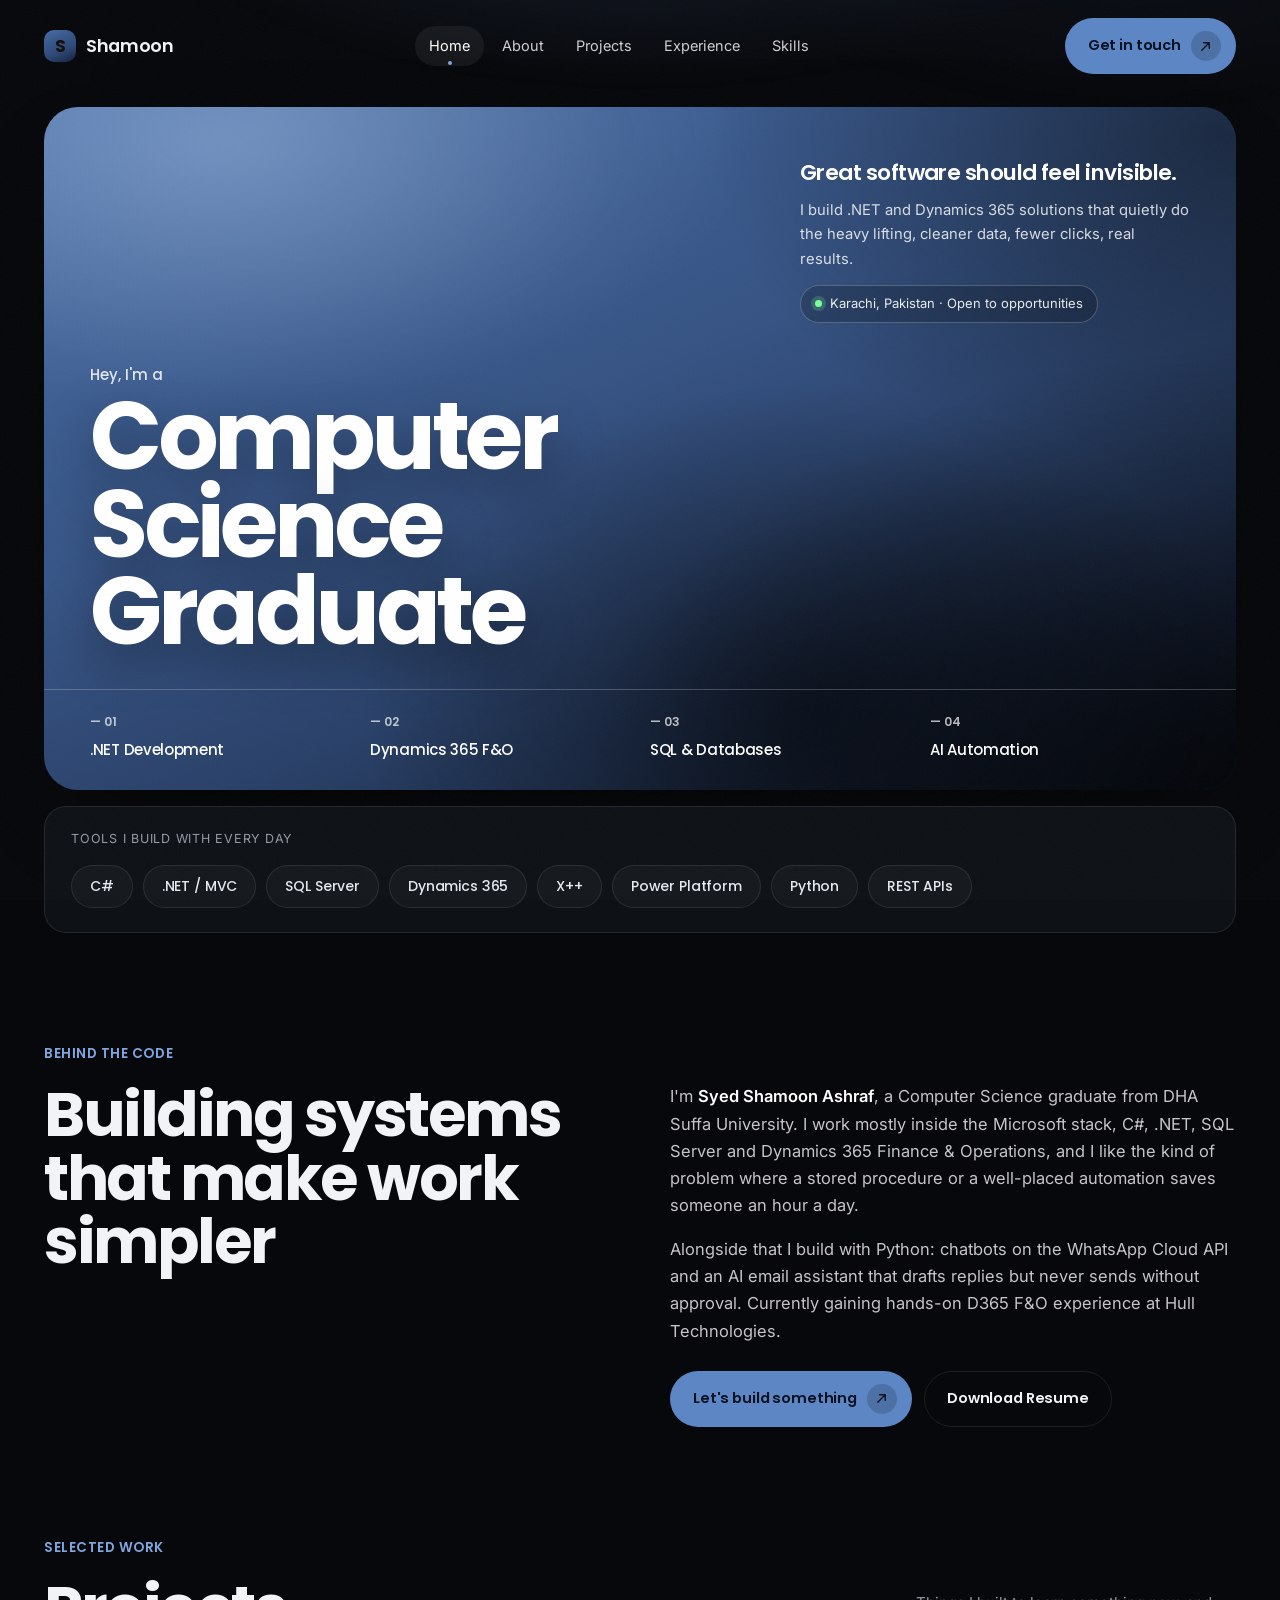
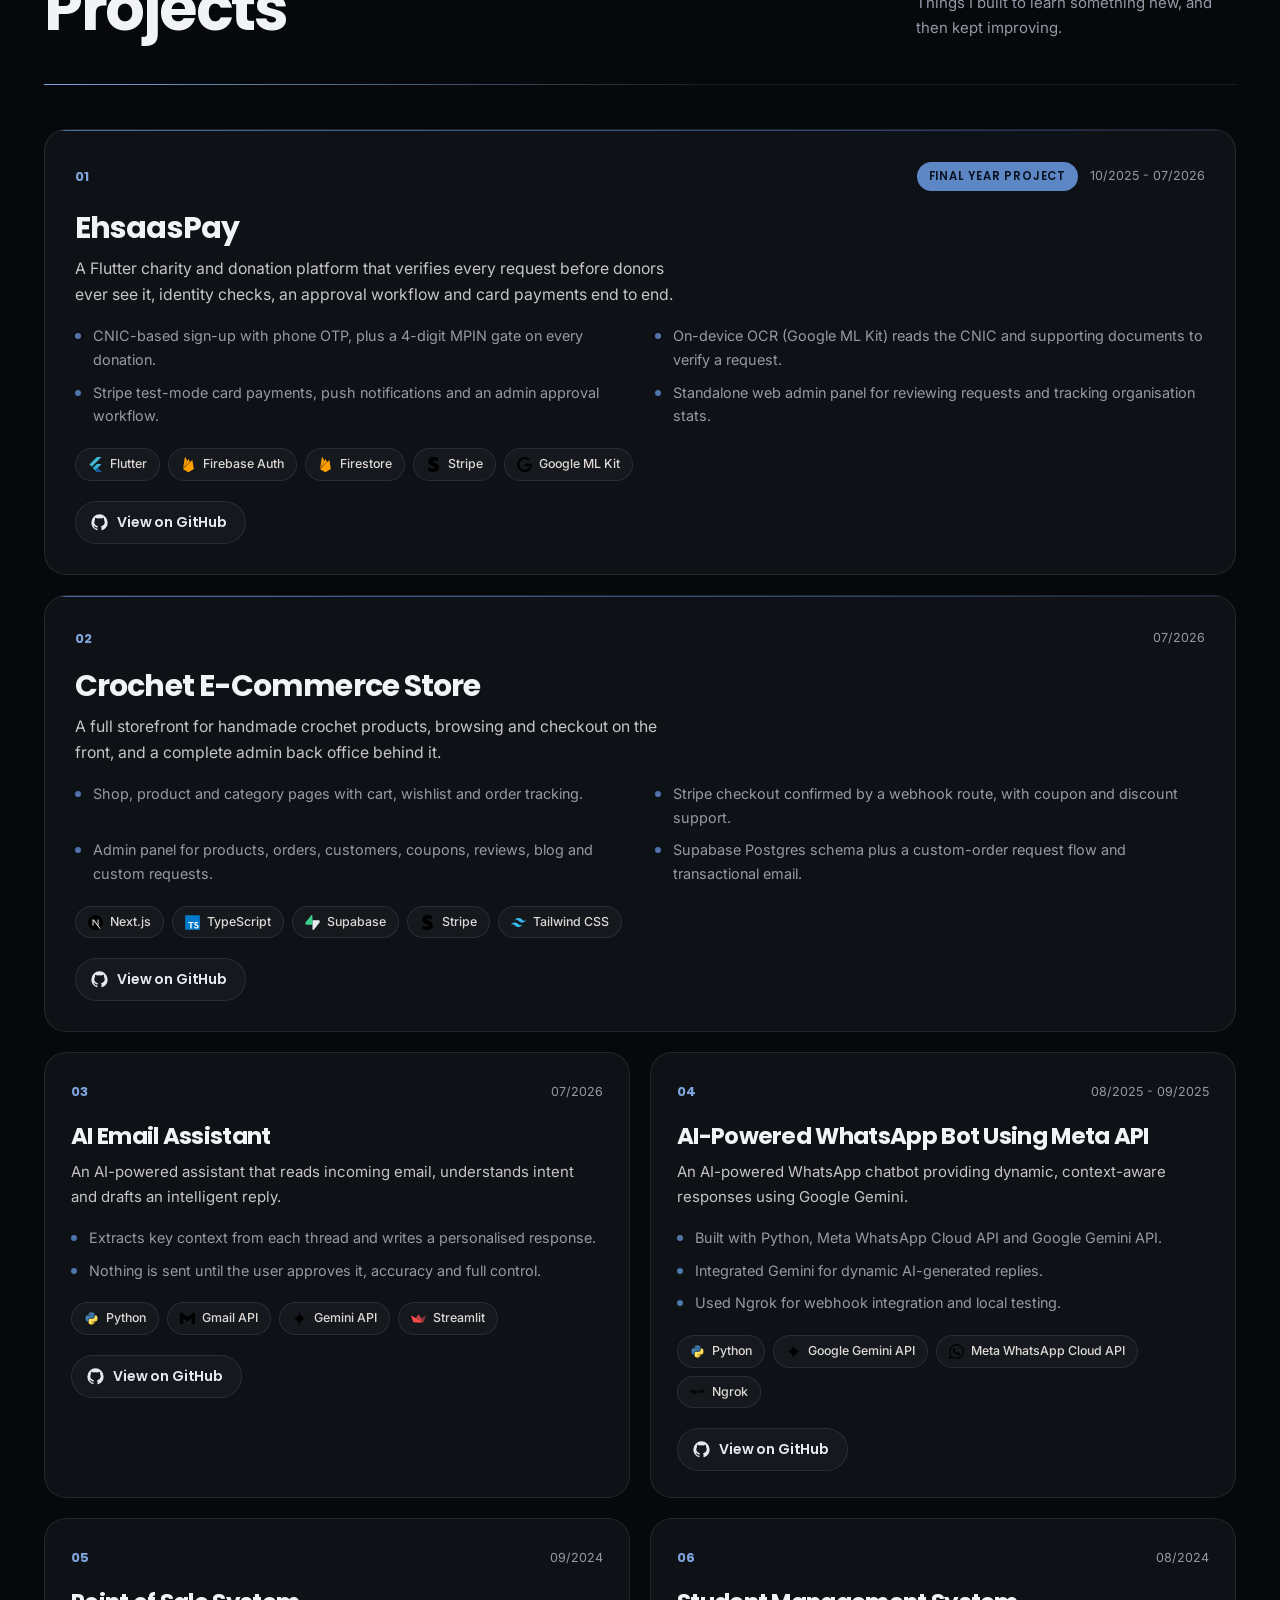
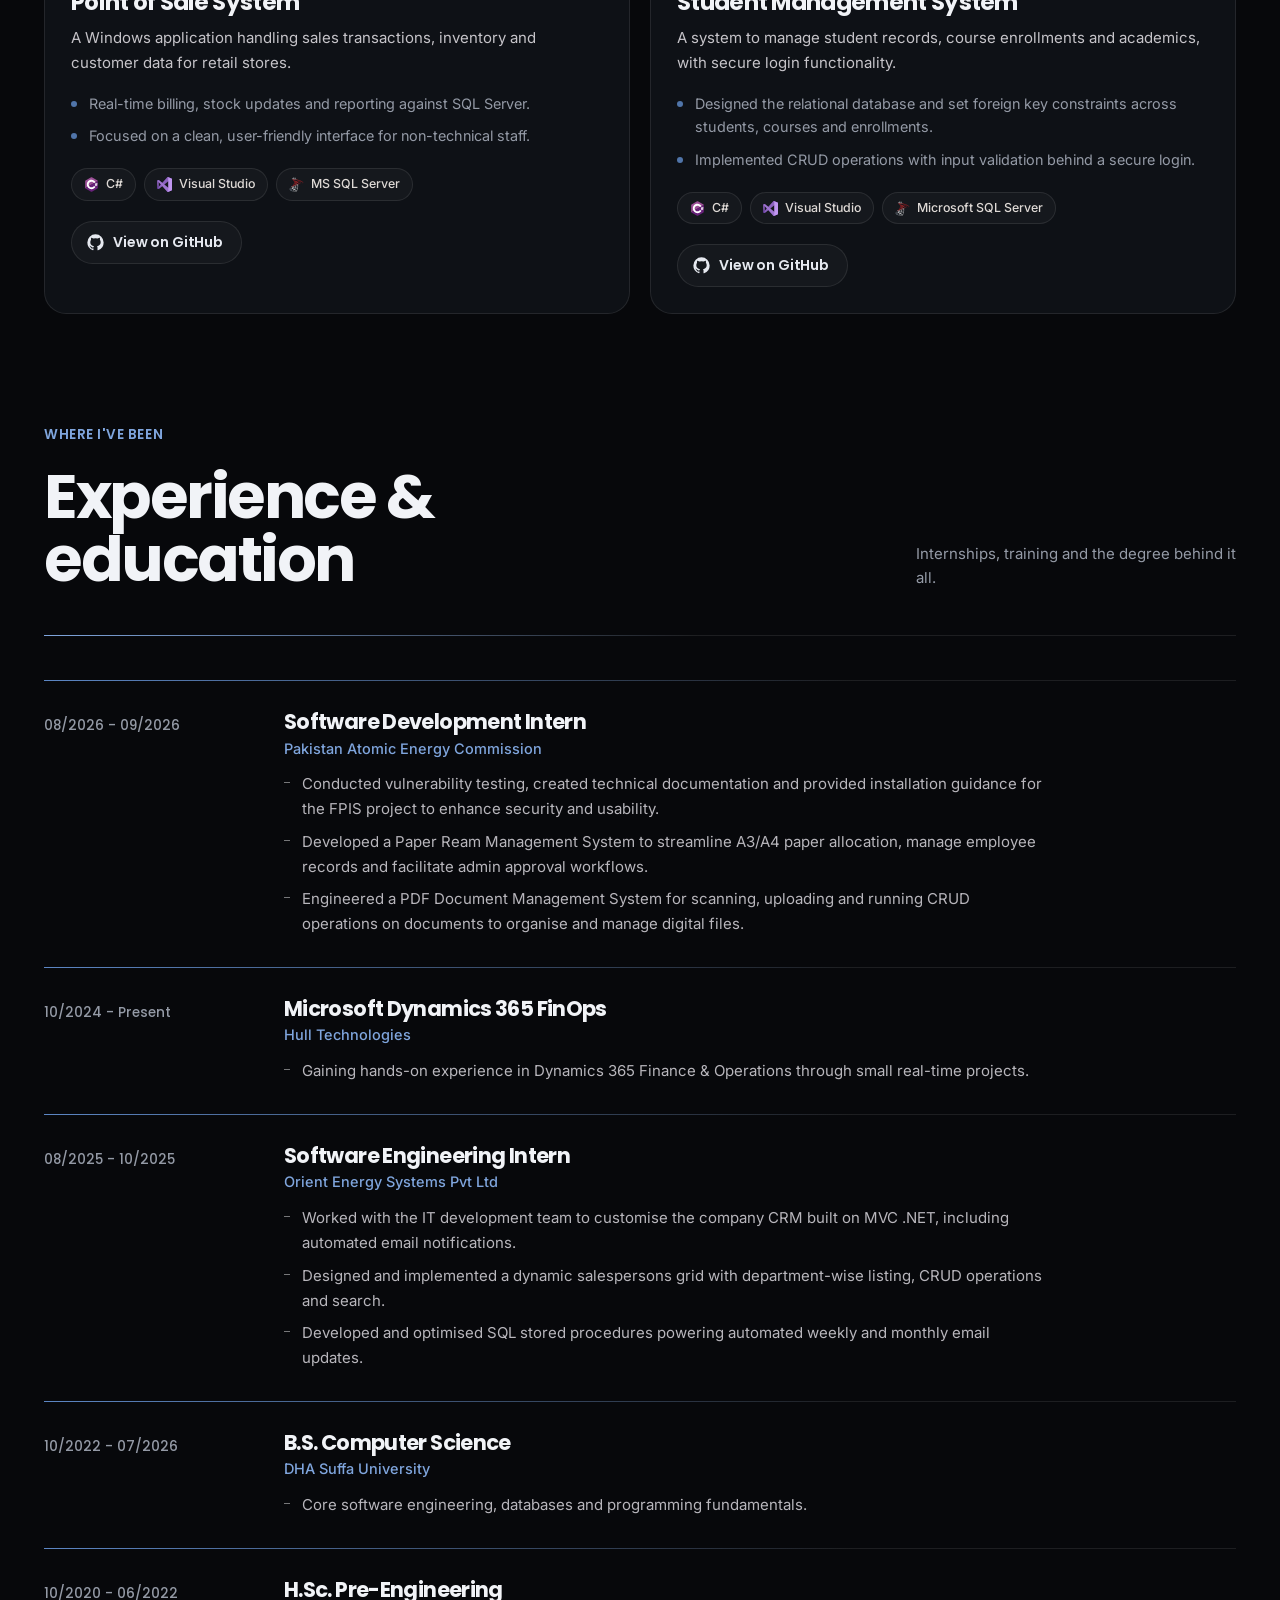
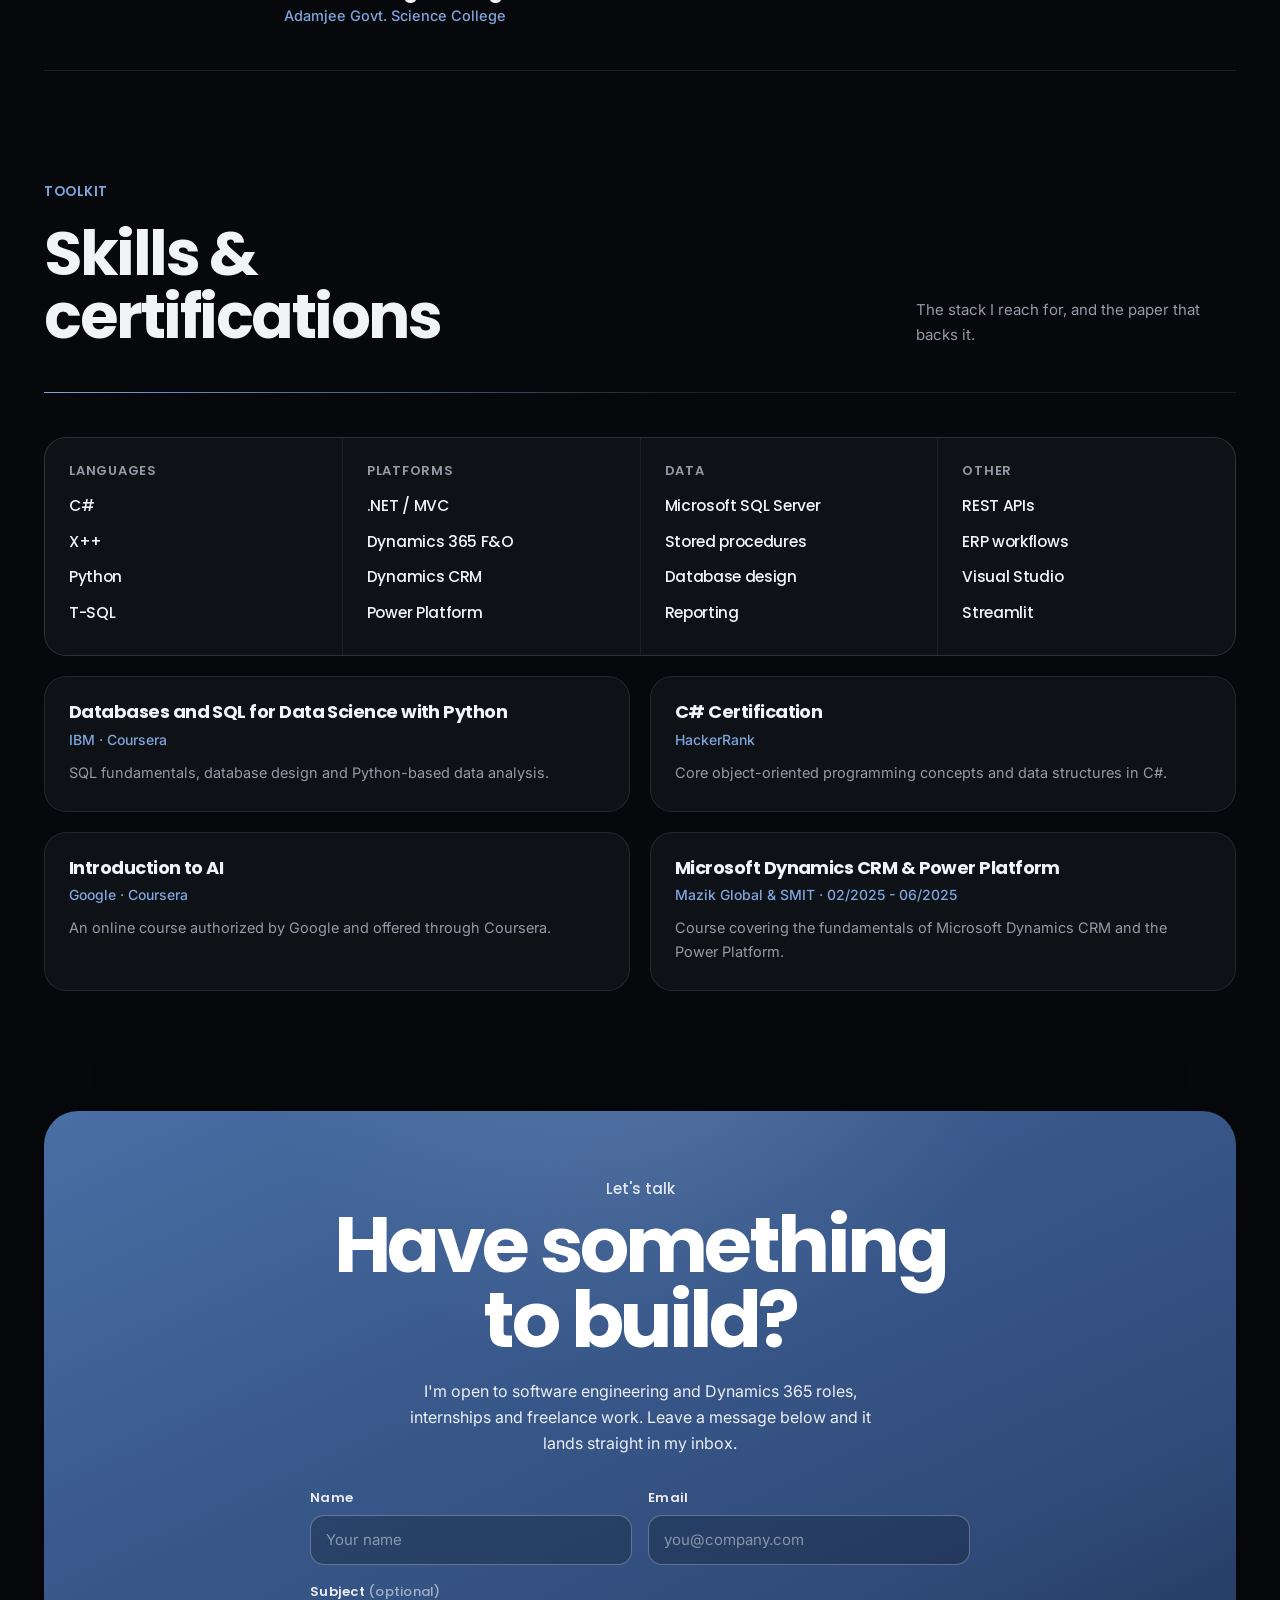
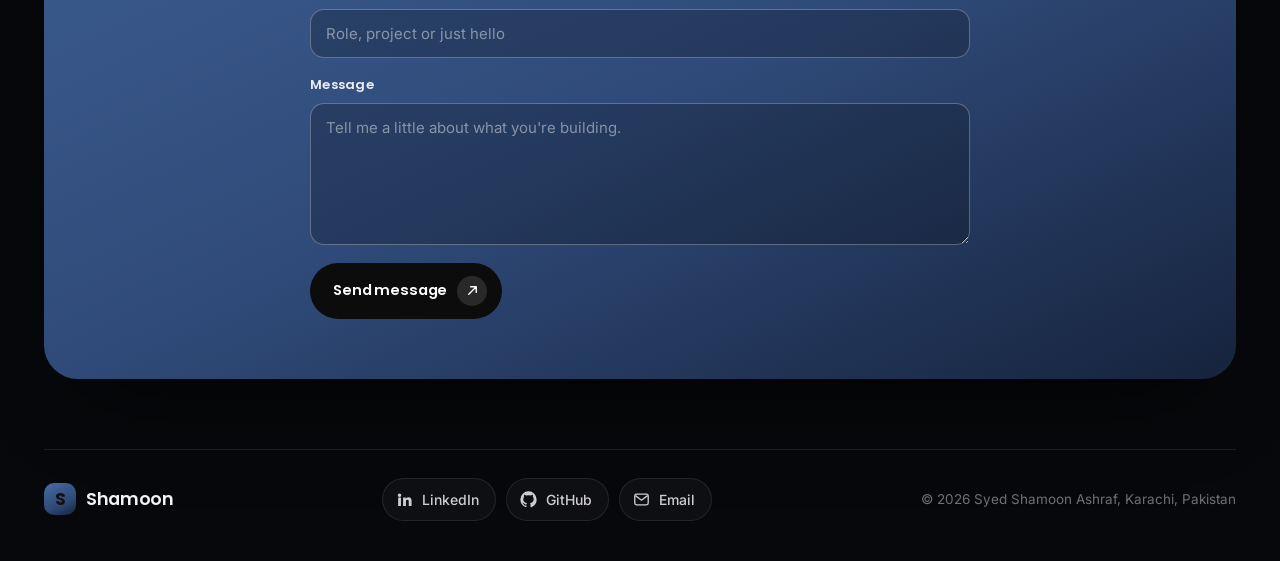
==== index.html @ 24f57a75 "Rewrite the WhatsApp bot project, add its repo link, update resume - The bot is now described as AI-" ====
<!DOCTYPE html>
<html lang="en">
<head>
<meta charset="UTF-8" />
<meta name="viewport" content="width=device-width, initial-scale=1" />
<title>Syed Shamoon Ashraf, Computer Science Graduate</title>
<meta name="description" content="Syed Shamoon Ashraf, Computer Science graduate from Karachi building .NET, Dynamics 365 F&amp;O and Python solutions." />
<link rel="icon" href="data:image/svg+xml,%3Csvg xmlns='http://www.w3.org/2000/svg' viewBox='0 0 100 100'%3E%3Crect width='100' height='100' rx='24' fill='%235c86c4'/%3E%3Ctext x='50' y='70' font-family='Arial' font-size='62' font-weight='bold' fill='%230a1120' text-anchor='middle'%3ES%3C/text%3E%3C/svg%3E" />
<link rel="preconnect" href="https://fonts.googleapis.com" />
<link rel="preconnect" href="https://fonts.gstatic.com" crossorigin />
<link href="https://fonts.googleapis.com/css2?family=Poppins:wght@400;500;600;700&family=Inter:wght@400;500;600&display=swap" rel="stylesheet" />
<link rel="stylesheet" href="styles.css" />
</head>
<body>

<!-- brand logo sprite: devicon (colour) + simple-icons (monochrome) -->
<svg class="icon-sprite" aria-hidden="true" focusable="false" width="0" height="0" style="position:absolute">
  <symbol id="i-csharp" viewBox="0 0 128 128"><path fill="#9B4F96" d="M115.4 30.7L67.1 2.9c-.8-.5-1.9-.7-3.1-.7-1.2 0-2.3.3-3.1.7l-48 27.9c-1.7 1-2.9 3.5-2.9 5.4v55.7c0 1.1.2 2.4 1 3.5l106.8-62c-.6-1.2-1.5-2.1-2.4-2.7z"/><path fill="#68217A" d="M10.7 95.3c.5.8 1.2 1.5 1.9 1.9l48.2 27.9c.8.5 1.9.7 3.1.7 1.2 0 2.3-.3 3.1-.7l48-27.9c1.7-1 2.9-3.5 2.9-5.4V36.1c0-.9-.1-1.9-.6-2.8l-106.6 62z"/><path fill="#fff" d="M85.3 76.1C81.1 83.5 73.1 88.5 64 88.5c-13.5 0-24.5-11-24.5-24.5s11-24.5 24.5-24.5c9.1 0 17.1 5 21.3 12.5l13-7.5c-6.8-11.9-19.6-20-34.3-20-21.8 0-39.5 17.7-39.5 39.5s17.7 39.5 39.5 39.5c14.6 0 27.4-8 34.2-19.8l-12.9-7.6zM97 66.2l.9-4.3h-4.2v-4.7h5.1L100 51h4.9l-1.2 6.1h3.8l1.2-6.1h4.8l-1.2 6.1h2.4v4.7h-3.3l-.9 4.3h4.2v4.7h-5.1l-1.2 6h-4.9l1.2-6h-3.8l-1.2 6h-4.8l1.2-6h-2.4v-4.7H97zm4.8 0h3.8l.9-4.3h-3.8l-.9 4.3z"/></symbol>
  <symbol id="i-dotnet" viewBox="0 0 128 128"><g fill="#623697"><path d="M61.195 0h4.953c12.918.535 25.688 4.89 36.043 12.676 9.809 7.289 17.473 17.437 21.727 28.906 2.441 6.387 3.664 13.18 4.082 19.992v4.211c-.414 11.293-3.664 22.52-9.73 32.082-6.801 10.895-16.922 19.73-28.727 24.828A64.399 64.399 0 0165.082 128h-2.144c-11.735-.191-23.41-3.66-33.297-9.992-11.196-7.113-20.114-17.785-25.028-30.117C1.891 81.19.441 74.02 0 66.812v-4.957c.504-14.39 5.953-28.609 15.41-39.496C23.168 13.31 33.5 6.48 44.887 2.937 50.172 1.27 55.676.41 61.195 0M25.191 37.523c-.03 12.153-.011 24.305-.011 36.454 1.43.011 2.86.011 4.293.011-.075-10.433.101-20.863-.106-31.293.48.907.918 1.84 1.465 2.707C37.035 54.91 43.105 64.5 49.309 74c1.738-.023 3.476-.023 5.214.004-.003-12.16-.007-24.32.004-36.48a308.076 308.076 0 00-4.25-.012c.075 10.32-.136 20.64.125 30.949-6.507-10.352-13.101-20.645-19.695-30.945a370.85 370.85 0 00-5.516.007m38.844-.011c-.129 12.16-.004 24.32-.047 36.476 6.469-.015 12.938.024 19.41-.02a83.36 83.36 0 01.024-3.952c-5.012-.016-10.027.007-15.043-.02-.074-4.21-.004-8.426-.04-12.637 4.395-.078 8.79.012 13.18-.047-.011-1.277-.011-2.554-.019-3.832-4.387.141-8.773-.054-13.164.012.012-4.023.02-8.05.02-12.078 4.699 0 9.398-.02 14.093.012-.008-1.301 0-2.606.016-3.906-6.145-.016-12.29-.008-18.43-.008m22.602.054c.004 1.266.004 2.528.008 3.79 3.488-.04 6.972.109 10.46.035-.023 10.863.004 21.718-.011 32.574 1.46.043 2.93.035 4.39-.09-.12-5.992.118-11.988-.156-17.977.067-2.699-.07-5.394.117-8.09.106-2.14-.277-4.277-.035-6.417 3.516.047 7.035.015 10.55.015a59.774 59.774 0 01.075-3.832c-8.469-.105-16.937-.094-25.398-.008M13.55 69.094c-1.977.91-2.106 4.023-.149 5.027 1.72 1.18 4.305-.371 4.227-2.41.133-2.004-2.29-3.688-4.078-2.617m29.23 15.289c-4.277 3.469-4.226 11.195.5 14.25 2.668 1.695 6.102 1.344 8.922.215.012-.621.027-1.239.05-1.86-2.671 1.395-6.41 1.68-8.675-.61-2.965-3.237-2.297-9.269 1.613-11.476 2.211-1.164 4.907-.824 7.086.239-.007-.66-.004-1.32 0-1.98-3.097-1.099-6.922-1.04-9.496 1.222m17.207 2.71c-1.89.22-3.758 1.22-4.633 2.966-1.253 2.496-1.109 5.867.864 7.96 2.035 2.297 5.945 2.32 8.18.297 2.425-2.308 2.699-6.468.757-9.164-1.148-1.629-3.273-2.183-5.168-2.058m17.887 2.722c-1.66 2.883-1.332 7.25 1.598 9.211 2.183 1.22 4.933.832 7.074-.308-.004-.617.004-1.235.031-1.848-1.687 1.07-3.937 1.856-5.812.777-1.309-.722-1.704-2.257-1.914-3.625 2.875-.039 5.746-.082 8.625-.074-.075-1.828-.118-3.894-1.45-5.308-2.199-2.43-6.644-1.657-8.152 1.175m-8.414-2.336v12.008c.652 0 1.312 0 1.973.004.023-2.195-.04-4.394.023-6.594.016-1.27.527-2.558 1.484-3.414.801-.605 1.883-.27 2.801-.246-.012-.636-.02-1.27-.023-1.902-1.793-.398-3.336.652-4.242 2.117-.02-.633-.04-1.266-.051-1.894-.656-.024-1.313-.051-1.965-.079zm0 0"/><path d="M58.758 89.223c1.652-.805 4.023-.41 4.945 1.3 1.05 1.887 1.027 4.383-.137 6.211-1.52 2.286-5.527 1.786-6.523-.742-1.008-2.258-.617-5.484 1.715-6.77zm0 0M79.04 92.414c.046-1.574 1.144-3.137 2.726-3.48.976-.164 2.097.007 2.773.793.672.714.813 1.714.98 2.64-2.16.012-4.32-.031-6.48.047zm0 0"/></g></symbol>
  <symbol id="i-sqlserver" viewBox="0 0 128 128"><defs><linearGradient id="a" x1="-2901.9519" x2="-2061.249" y1="923.573" y2="1420.3311" gradientTransform="matrix(.01102 0 0 -.01102 56.808 125.521)" gradientUnits="userSpaceOnUse"><stop offset="0" stop-color="#909ca9"/><stop offset="1" stop-color="#ededee"/></linearGradient><linearGradient id="b" x1="-2882.7" x2="-2206.249" y1="10288.81" y2="10288.81" gradientTransform="matrix(.01102 0 0 -.01102 56.808 125.521)" gradientUnits="userSpaceOnUse"><stop offset="0" stop-color="#939fab"/><stop offset="1" stop-color="#dcdee1"/></linearGradient><radialGradient id="c" cx="-14217.448" cy="7277.7051" r="898.12" gradientTransform="matrix(-.01059 -.0016 -.00321 .02118 -64.462 -130.43)" gradientUnits="userSpaceOnUse"><stop offset="0" stop-color="#ee352c"/><stop offset="1" stop-color="#a91d22"/></radialGradient></defs><path fill="url(#a)" d="m79.363 59.755-25.634 8.37-22.3 9.842-6.24 1.648a135.666 135.666 0 0 1-5.057 4.592c-1.976 1.704-3.816 3.255-5.23 4.378-1.57 1.24-3.895 3.565-5.077 5.038-1.764 2.209-3.158 4.553-3.759 6.355-1.066 3.255-.542 6.549 1.511 9.591 2.636 3.875 7.886 7.828 14.008 10.52 3.12 1.377 8.37 3.14 12.324 4.127 6.567 1.667 19.278 3.47 26.272 3.74 1.414.059 3.313.059 3.39 0 .156-.097 1.241-2.17 2.501-4.746 4.3-8.778 7.4-17.012 9.087-24.046 1.007-4.262 1.801-9.939 2.324-16.662.136-1.88.194-8.177.078-10.308-.175-3.487-.485-6.316-.97-9.086-.077-.408-.096-.776-.057-.796.077-.057.31-.135 3.468-1.046l-.639-1.51zm-5.851 3.43c.233 0 .852 5.947 1.007 9.706.039.795.02 1.318-.02 1.318-.154 0-3.274-1.84-5.501-3.236-1.938-1.22-5.62-3.661-6.2-4.127-.195-.135-.176-.155 1.413-.697 2.693-.91 9.088-2.965 9.3-2.965zm-13.06 4.3c.175 0 .62.252 1.686.911 3.991 2.5 9.417 5.523 11.742 6.53.716.31.794.193-.853 1.318-3.526 2.402-7.924 4.766-13.31 7.149-.95.426-1.745.755-1.764.755-.039 0 .078-.484.233-1.065 1.297-4.825 2.034-9.707 2.073-13.621.02-1.938.02-1.938.194-1.996-.04.02-.02.02 0 .02zm-2.692 1.027c.116.117.038 4.457-.117 5.639a49.361 49.361 0 0 1-1.782 8.428c-.213.717-.407 1.318-.446 1.356-.078.097-2.732-2.5-3.604-3.507-1.511-1.744-2.693-3.487-3.565-5.192-.445-.872-1.143-2.577-1.085-2.635.31-.214 10.521-4.166 10.599-4.089zm-12.672 4.98c.019 0 .038 0 .058.019.039.039.175.35.291.698.62 1.685 2.014 4.165 3.216 5.754 1.318 1.744 3.042 3.605 4.476 4.825.465.387.891.755.949.813.116.117.155.097-3.004 1.299-3.66 1.395-7.652 2.79-12.225 4.262a609.837 609.837 0 0 0-3.274 1.066c-.175.058-.116-.04.387-.834 2.267-3.544 5.715-10.5 7.653-15.422.33-.853.66-1.705.718-1.899.077-.271.174-.368.425-.504.136-.038.272-.077.33-.077zM41.213 75.1c.058.039-.93 2.112-1.899 4.01-1.88 3.663-3.933 7.267-6.684 11.646-.466.755-.91 1.453-.97 1.53-.096.136-.134.097-.445-.503-.659-1.299-1.201-2.965-1.492-4.496-.29-1.511-.232-4.146.098-5.774.25-1.2.232-1.181.813-1.472 2.48-1.26 10.502-5.018 10.58-4.941zm33.422 1.357v.813c0 4.321-.465 10.25-1.143 14.57-.116.756-.213 1.376-.232 1.396 0 0-.562-.155-1.22-.349a49.985 49.985 0 0 1-8.914-3.817c-1.88-1.027-4.61-2.713-4.533-2.79.019-.02.833-.446 1.782-.95 3.798-1.976 7.44-4.107 10.599-6.22 1.182-.794 2.964-2.072 3.351-2.421zm-48.05 5.734c.077 0 .057.155-.059.853a27.507 27.507 0 0 0-.213 2.072c-.155 2.83.31 4.923 1.705 7.79.388.794.698 1.453.678 1.472-.135.117-12.962 3.876-16.992 4.98-1.201.33-2.247.62-2.325.639-.136.04-.155.02-.097-.31.446-2.848 2.616-6.568 5.639-9.707 2.014-2.093 3.623-3.313 6.374-4.882 1.976-1.124 5.018-2.81 5.25-2.887 0-.02.02-.02.04-.02zm30.225 5.406c.02-.02.484.233 1.046.562 4.147 2.403 9.92 4.631 14.841 5.774l.446.097-.62.349c-2.576 1.434-11.044 4.96-19.704 8.195-1.26.465-2.5.93-2.732 1.027-.233.097-.446.155-.446.135 0-.02.349-.697.794-1.53 2.422-4.534 4.863-10.056 6.104-13.892.155-.368.251-.697.27-.717zm-3.08 1.007c.019.02-.136.427-.33.892-1.686 4.088-3.895 8.545-6.724 13.543-.716 1.28-1.317 2.306-1.336 2.306-.02 0-.601-.349-1.299-.775-4.107-2.519-7.75-5.619-10.132-8.622l-.35-.426 1.764-.485c6.316-1.724 11.683-3.584 17.011-5.87.756-.31 1.376-.563 1.395-.563zm19.142 6.685s.02.02 0 0c.02.446-.969 4.437-1.783 7.324-.678 2.422-1.259 4.32-2.325 7.672-.464 1.474-.87 2.693-.89 2.693-.02 0-.136-.018-.253-.057-5.754-1.047-10.908-2.5-15.752-4.437-1.356-.543-3.293-1.415-3.41-1.512-.038-.039 1.124-.581 2.597-1.22 8.816-3.856 17.96-8.235 21.1-10.114.368-.233.658-.349.716-.349zM28.677 96.8c.039.04-2.422 3.585-5.87 8.41-1.202 1.685-2.597 3.661-3.12 4.397a77.468 77.468 0 0 0-1.763 2.597l-.814 1.26-.872-.737c-1.027-.853-2.809-2.674-3.604-3.681-1.666-2.073-2.79-4.263-3.235-6.258-.214-.93-.214-1.396-.02-1.453a1459.3 1459.3 0 0 1 10.308-2.423 861.65 861.65 0 0 0 6.936-1.627c1.124-.271 2.035-.485 2.054-.485zm2.48.95.62.697c2.79 3.12 5.638 5.426 9.087 7.44.62.35 1.085.66 1.046.68-.135.096-11.974 4.3-17.457 6.199a462.501 462.501 0 0 1-5.638 1.957c-.019 0-.194-.117-.387-.252l-.349-.252.562-.814c1.82-2.635 4.107-5.522 9.086-11.528zm15.462 11.063c.019-.02.871.29 1.918.679 2.519.949 4.514 1.55 7.188 2.228 3.294.833 8.06 1.647 10.87 1.88.426.038.658.077.581.135-.136.077-2.984 1.027-5.076 1.685-3.333 1.047-13.505 4.05-21.798 6.433a218.735 218.735 0 0 1-2.925.834c-.194.038-.834-.137-.834-.214 0-.038.465-.639 1.027-1.298 2.79-3.333 5.561-7.053 7.867-10.579.64-.969 1.182-1.764 1.182-1.783zm-3.41.097c.019.02-1.357 2.228-3.76 6.026-1.026 1.608-2.17 3.43-2.576 4.069-.388.62-.97 1.589-1.298 2.131l-.562.988-.291-.077c-.698-.194-5.6-1.919-6.898-2.442a48.226 48.226 0 0 1-4.514-2.072c-1.55-.834-3.487-2.074-3.332-2.113.038-.02 2.693-.736 5.89-1.608 8.485-2.306 13.194-3.642 16.275-4.611.562-.175 1.046-.31 1.065-.29zm24.122 5.657h.02c.077.195-3.062 8.913-4.206 11.664-.251.62-.348.776-.484.756-.329-.02-4.882-.658-7.653-1.065-4.824-.736-12.924-2.151-14.957-2.616l-.466-.097 2.887-.659c6.2-1.395 9.184-2.15 12.207-3.08a86.251 86.251 0 0 0 11.412-4.399c.6-.27 1.104-.484 1.24-.503z"/><path fill="url(#b)" d="M52.935.001c-.426-.058-7.305 2.422-11.741 4.224-5.988 2.441-10.637 4.766-13.505 6.781-1.066.756-2.403 2.093-2.616 2.616a1.812 1.812 0 0 0-.116.659l2.597 2.46 6.18 1.977 14.706 2.635 16.817 2.887.175-1.453c-.058 0-.097-.02-.155-.02l-2.209-.348-.445-.795c-2.287-4.03-4.805-9.029-6.278-12.4-1.142-2.616-2.228-5.638-2.828-7.808C53.187.098 53.149.02 52.935 0Zm-.31.988h.02c.019.02.096.563.174 1.202.33 2.712.93 5.328 1.88 8.157.716 2.13.716 2.015-.117 1.763-1.976-.542-10.83-2.073-17.244-2.965-1.027-.135-1.899-.27-1.899-.29-.077-.078 4.63-2.538 6.704-3.507 2.654-1.22 9.94-4.263 10.482-4.36ZM33.947 9.67l.756.252c4.108 1.395 14.434 3.372 20.131 3.837.639.058 1.182.116 1.2.116.02.02-.522.31-1.22.639-2.751 1.376-5.774 3.062-7.866 4.36-.62.387-1.182.698-1.26.698-.077 0-.484-.078-.91-.137l-.775-.116-1.938-1.899a803.532 803.532 0 0 0-7.11-6.84zm-.775.601 2.732 3.41c1.492 1.88 3.004 3.72 3.333 4.127.33.407.6.736.58.756-.077.058-3.952-.698-6.005-1.162-2.112-.485-2.984-.718-4.282-1.125l-1.066-.349v-.27c.02-1.3 1.667-3.237 4.456-5.212zm23.212 4.65c.077 0 .174.174.406.697.66 1.453 2.713 5.367 3.217 6.123.155.252.426.272-2.306-.174-6.568-1.066-8.68-1.415-8.68-1.453 0-.02.194-.155.446-.291 2.035-1.124 4.088-2.557 5.91-4.088.445-.368.852-.717.93-.775.019-.039.057-.058.077-.039z"/><path fill="url(#c)" d="M25.209 13.35s-.426.679-.02 1.687c.252.62.988 1.375 1.822 2.15 0 0 8.621 8.409 9.668 9.61 4.766 5.503 6.84 10.928 7.033 18.407.117 4.805-.794 9.029-3.061 13.931-4.03 8.796-12.536 18.504-25.653 29.276l1.918-.64c1.24-.93 2.926-1.917 6.879-4.087 9.125-5 19.394-9.591 31.988-14.32 18.135-6.82 47.954-14.802 64.926-17.398l1.764-.271-.272-.427c-1.55-2.403-2.616-3.894-3.895-5.483-3.72-4.611-8.233-8.35-13.756-11.45-7.595-4.244-17.418-7.557-29.857-10.017-2.345-.466-7.499-1.357-11.684-1.996a1193.72 1193.72 0 0 1-20.925-3.41c-2.267-.388-5.658-.969-7.905-1.454-1.163-.252-3.39-.775-5.134-1.375-1.395-.543-3.41-1.085-3.837-2.732Zm4.999 4.844c.019-.018.329.098.736.233a50.336 50.336 0 0 0 2.81.853 142.908 142.908 0 0 0 2.557.678c1.162.29 2.131.561 2.15.561.136.136 2.093 6.394 2.752 8.797.252.91.446 1.685.427 1.685-.02.02-.233-.31-.485-.755-2.267-3.991-5.851-8.04-9.998-11.296-.542-.387-.95-.736-.95-.756Zm9.532 2.636c.098 0 .524.058 1.047.174 3.293.736 9.203 1.86 12.98 2.5.64.097 1.144.213 1.144.251 0 .04-.232.175-.523.33-.64.329-3.216 1.86-4.069 2.44-2.15 1.435-4.088 2.985-5.483 4.38-.562.562-1.046 1.027-1.046 1.027s-.116-.33-.214-.736c-.697-2.694-2.15-6.685-3.468-9.495-.213-.445-.387-.852-.387-.89 0 .038 0 .019.02.019zm16.78 3.196c.116.04.31.698.697 2.151a31.732 31.732 0 0 1 .93 8.874c-.039.814-.078 1.57-.117 1.667l-.058.193-1.007-.33c-2.073-.658-5.444-1.646-8.331-2.46-1.647-.446-2.984-.852-2.984-.89 0-.117 2.403-2.52 3.43-3.43 1.956-1.725 7.265-5.832 7.44-5.775zm1.336.194c.058-.058 8.022 1.317 11.645 2.015 2.694.523 6.607 1.337 6.84 1.434.115.039-.291.27-1.59.853-5.115 2.305-8.912 4.378-12.69 6.897-.988.659-1.822 1.202-1.84 1.202-.02 0-.04-.562-.04-1.24 0-3.681-.735-7.402-2.092-10.54-.136-.31-.252-.601-.233-.62zm20.596 4.07c.058.057-.193 1.627-.426 2.557-.698 2.887-2.577 7.169-4.882 11.199-.408.717-.776 1.298-.815 1.317-.038.02-.56-.271-1.162-.62-2.247-1.318-4.805-2.557-7.595-3.72-.775-.33-1.453-.6-1.472-.64-.136-.115 6.103-4.242 9.396-6.219 2.617-1.589 6.88-3.952 6.956-3.875zm1.473.232c.174 0 3.7.968 5.541 1.511 4.553 1.356 9.785 3.274 13.195 4.824l1.414.64-.988.232c-8.33 1.918-15.461 4.128-22.34 6.917-.562.233-1.066.427-1.104.427-.039 0 .155-.446.407-.988 2.073-4.399 3.41-8.99 3.74-12.905.019-.368.077-.658.135-.658zm-35.108 8.06c.058-.058 2.75.581 4.204.988 2.21.62 6.898 2.19 6.898 2.305 0 .02-.523.466-1.143 1.008-2.538 2.112-4.98 4.34-7.906 7.169-.871.833-1.607 1.511-1.646 1.511-.04 0-.058-.116-.04-.271.446-3.255.35-7.44-.27-11.683-.059-.543-.117-1.008-.098-1.027zm56.595.058c.038.039-1.24 2.053-2.054 3.196-1.162 1.667-2.868 3.876-6.723 8.72a1289.453 1289.453 0 0 0-5.076 6.413c-.775.969-1.414 1.782-1.435 1.782-.018 0-.27-.348-.542-.774-2.17-3.256-4.766-6.104-7.847-8.661a44.534 44.534 0 0 0-1.433-1.163c-.214-.155-.388-.31-.388-.33 0-.057 3.293-1.472 5.793-2.479 4.38-1.783 10.346-3.914 14.823-5.29 2.344-.736 4.843-1.453 4.882-1.414zm1.492.387c.077-.019.543.214 1.104.543 4.709 2.693 9.32 6.162 12.962 9.726 1.027 1.008 3.566 3.643 3.527 3.662 0 0-.892.078-1.938.155-8.157.62-18.6 2.344-28.636 4.766-.679.155-1.28.29-1.318.29-.038 0 .717-.755 1.667-1.665 5.89-5.677 8.583-9.261 11.76-15.656.446-.948.833-1.762.872-1.82-.02 0-.02 0 0 0zm-43.149 4.418c.271.058 2.79 1.24 4.689 2.19 1.744.871 4.36 2.266 4.495 2.383.02.019-.91.503-2.054 1.066a135.032 135.032 0 0 0-10.017 5.521c-.93.562-1.705 1.027-1.724 1.027-.078 0-.058-.078.465-1.027 1.744-3.177 3.139-6.975 3.933-10.676.077-.29.155-.484.213-.484zm-2.519.465c.058.058-.6 2.441-1.007 3.74-.795 2.46-2.132 5.54-3.43 7.866-.31.542-.775 1.337-1.027 1.782l-.484.775-1.085-1.046c-1.26-1.22-2.286-1.976-3.603-2.655-.524-.27-.931-.503-.931-.542 0-.155 3.314-3.158 5.852-5.328 1.82-1.57 5.657-4.65 5.715-4.592zm15.404 6.336.95.62c2.17 1.415 4.727 3.294 6.684 4.94 1.104.91 3.235 2.83 3.662 3.294l.232.252-1.57.446c-8.873 2.46-15.732 4.65-23.734 7.595-.892.33-1.647.6-1.705.6-.116 0-.213.097 1.783-1.744 5.115-4.707 9.648-9.9 13.02-14.957zm-4.05 1.007c.04.039-2.615 3.778-4.204 5.89-1.899 2.519-5.27 6.743-7.596 9.494-.968 1.144-1.8 2.093-1.84 2.112-.058.02-.078-.27-.078-.717 0-2.344-.6-4.844-1.646-6.975-.446-.891-.524-1.104-.426-1.201.368-.33 6.006-3.546 9.57-5.464 2.404-1.279 6.162-3.177 6.22-3.139zM44.1 55.26c.058 0 .503.232 1.008.503a21.28 21.28 0 0 1 3.332 2.248c.039.038-.465.446-1.124.93-1.84 1.317-4.63 3.43-6.258 4.728-1.705 1.356-1.763 1.394-1.57 1.104 1.28-1.957 1.919-3.061 2.597-4.476a36.066 36.066 0 0 0 1.627-4.05c.155-.56.349-.987.388-.987zm6.53 5.114c.096-.018.213.156.735.931 1.104 1.647 1.957 3.856 2.17 5.638l.04.387-2.655 1.028c-4.747 1.84-9.126 3.661-12.09 5.018a217.066 217.066 0 0 0-3.236 1.55c-.95.484-1.724.852-1.724.833 0-.02.6-.465 1.336-1.008C41 70.547 46.018 65.935 49.777 61.324c.407-.484.775-.93.813-.949zm-3.004.737c.078.077-2.131 2.577-3.642 4.108-3.74 3.816-7.44 6.8-12.032 9.706-.582.368-1.105.698-1.163.736-.135.078.038-.116 2.054-2.305a52.694 52.694 0 0 0 3.352-3.972c.736-.95.871-1.085 1.937-1.84 2.849-2.055 9.417-6.511 9.494-6.434z"/></symbol>
  <symbol id="i-visualstudio" viewBox="0 0 128 128"><defs><linearGradient id="a" x1="48" x2="48" y1="97.75" y2="2.25" gradientTransform="matrix(1 0 0 -1 0 97.75)" gradientUnits="userSpaceOnUse"><stop offset="0" stop-color="#fff"/><stop offset="1" stop-color="#fff" stop-opacity="0"/></linearGradient></defs><path fill="#52218a" d="M14.39 26.295a5.333 5.333 0 0 0-1.417.373l-9.694 4A5.333 5.333 0 0 0 0 35.561v56.88a5.333 5.333 0 0 0 3.28 4.893l9.693 4.066a5.333 5.333 0 0 0 5.521-.865l2.172-1.867a2.947 2.947 0 0 1-4.666-2.4V31.734a2.947 2.947 0 0 1 4.666-2.4l-2.172-1.799a5.333 5.333 0 0 0-4.103-1.24z"/><path fill="#6c33af" d="M94.75.416A8 8 0 0 0 88 2.668l-82.666 91.4A3.08 3.08 0 0 1 0 92.002v.44a5.333 5.333 0 0 0 3.28 4.892l9.693 4.066a5.333 5.333 0 0 0 5.521-.865l2.172-1.867 99.08-81.24A5.053 5.053 0 0 1 128 21.334v-.307a8 8 0 0 0-4.533-7.213L97.094 1.121A8 8 0 0 0 94.75.416Z"/><path fill="#854cc7" d="M14.871 26.238a5.333 5.333 0 0 0-1.898.43l-9.694 4A5.333 5.333 0 0 0 0 35.561v.441a3.08 3.08 0 0 1 5.334-2.066L88 125.334a8 8 0 0 0 9.094 1.547l26.373-12.694a8 8 0 0 0 4.533-7.212v-.307a5.053 5.053 0 0 1-8.254 3.906l-99.08-81.24-2.172-1.865a5.333 5.333 0 0 0-3.623-1.23z"/><path fill="#b179f1" d="M94.75.416a8 8 0 0 0-5.674 1.469A4.693 4.693 0 0 1 96 6.015v116a4.693 4.693 0 0 1-8 3.319 8 8 0 0 0 9.094 1.547l26.373-12.68a8 8 0 0 0 4.533-7.213V21.016a8 8 0 0 0-4.533-7.215L97.094 1.12A8 8 0 0 0 94.75.416Zm-5.674 1.469A4.693 4.693 0 0 0 88 2.668a8 8 0 0 1 1.076-.783Z"/><path fill="url(#a)" fill-rule="evenodd" d="M94.145.348a8 8 0 0 0-3.026.386A8 8 0 0 0 88 2.668L45.494 49.682 20.666 29.334l-2.172-1.865a5.333 5.333 0 0 0-4.814-1.108 3.4 3.4 0 0 0-.707.24l-9.694 4.067A5.333 5.333 0 0 0 0 35.162v57.679a5.333 5.333 0 0 0 3.28 4.493l9.693 4a3.4 3.4 0 0 0 .707.24 5.333 5.333 0 0 0 4.814-1.105l2.172-1.801 24.828-20.346L88 125.334a8 8 0 0 0 3.854 2.135 8 8 0 0 0 5.24-.588l26.373-12.68a8 8 0 0 0 4.533-7.213V21.016a8 8 0 0 0-4.533-7.215L97.094 1.12a8 8 0 0 0-2.95-.773ZM96 36.908v54.186L62.947 64.002Zm-80 8.787 16.547 18.307L16 82.309Z" opacity=".25"/></symbol>
  <symbol id="i-python" viewBox="0 0 128 128"><linearGradient id="python-original-a" gradientUnits="userSpaceOnUse" x1="70.252" y1="1237.476" x2="170.659" y2="1151.089" gradientTransform="matrix(.563 0 0 -.568 -29.215 707.817)"><stop offset="0" stop-color="#5A9FD4"/><stop offset="1" stop-color="#306998"/></linearGradient><linearGradient id="python-original-b" gradientUnits="userSpaceOnUse" x1="209.474" y1="1098.811" x2="173.62" y2="1149.537" gradientTransform="matrix(.563 0 0 -.568 -29.215 707.817)"><stop offset="0" stop-color="#FFD43B"/><stop offset="1" stop-color="#FFE873"/></linearGradient><path fill="url(#python-original-a)" d="M63.391 1.988c-4.222.02-8.252.379-11.8 1.007-10.45 1.846-12.346 5.71-12.346 12.837v9.411h24.693v3.137H29.977c-7.176 0-13.46 4.313-15.426 12.521-2.268 9.405-2.368 15.275 0 25.096 1.755 7.311 5.947 12.519 13.124 12.519h8.491V67.234c0-8.151 7.051-15.34 15.426-15.34h24.665c6.866 0 12.346-5.654 12.346-12.548V15.833c0-6.693-5.646-11.72-12.346-12.837-4.244-.706-8.645-1.027-12.866-1.008zM50.037 9.557c2.55 0 4.634 2.117 4.634 4.721 0 2.593-2.083 4.69-4.634 4.69-2.56 0-4.633-2.097-4.633-4.69-.001-2.604 2.073-4.721 4.633-4.721z" transform="translate(0 10.26)"/><path fill="url(#python-original-b)" d="M91.682 28.38v10.966c0 8.5-7.208 15.655-15.426 15.655H51.591c-6.756 0-12.346 5.783-12.346 12.549v23.515c0 6.691 5.818 10.628 12.346 12.547 7.816 2.297 15.312 2.713 24.665 0 6.216-1.801 12.346-5.423 12.346-12.547v-9.412H63.938v-3.138h37.012c7.176 0 9.852-5.005 12.348-12.519 2.578-7.735 2.467-15.174 0-25.096-1.774-7.145-5.161-12.521-12.348-12.521h-9.268zM77.809 87.927c2.561 0 4.634 2.097 4.634 4.692 0 2.602-2.074 4.719-4.634 4.719-2.55 0-4.633-2.117-4.633-4.719 0-2.595 2.083-4.692 4.633-4.692z" transform="translate(0 10.26)"/><radialGradient id="python-original-c" cx="1825.678" cy="444.45" r="26.743" gradientTransform="matrix(0 -.24 -1.055 0 532.979 557.576)" gradientUnits="userSpaceOnUse"><stop offset="0" stop-color="#B8B8B8" stop-opacity=".498"/><stop offset="1" stop-color="#7F7F7F" stop-opacity="0"/></radialGradient><path opacity=".444" fill="url(#python-original-c)" d="M97.309 119.597c0 3.543-14.816 6.416-33.091 6.416-18.276 0-33.092-2.873-33.092-6.416 0-3.544 14.815-6.417 33.092-6.417 18.275 0 33.091 2.872 33.091 6.417z"/></symbol>
  <symbol id="i-flutter" viewBox="0 0 128 128"><g fill="#3FB6D3"><path d="M12.3 64.2L76.3 0h39.4L32.1 83.6zM76.3 128h39.4L81.6 93.9l34.1-34.8H76.3L42.2 93.5z"/></g><path fill="#27AACD" d="M81.6 93.9l-20-20-19.4 19.6 19.4 19.6z"/><path fill="#19599A" d="M115.7 128L81.6 93.9l-20 19.2L76.3 128z"/><linearGradient id="flutter-original-a" gradientUnits="userSpaceOnUse" x1="59.365" y1="116.36" x2="86.825" y2="99.399"><stop offset="0" stop-color="#1b4e94"/><stop offset=".63" stop-color="#1a5497"/><stop offset="1" stop-color="#195a9b"/></linearGradient><path fill="url(#flutter-original-a)" d="M61.6 113.1l30.8-8.4-10.8-10.8z"/></symbol>
  <symbol id="i-firebase" viewBox="0 0 128 128"><path fill="#ffa000" d="M34.872 0a1.94 1.94 0 0 0-.307.028A1.933 1.933 0 0 0 32.97 1.64L17.911 98l9.911-18.867 25.066-47.724L36.6 1.028l-.002-.002A1.935 1.935 0 0 0 34.872 0Zm28.387 18.294c-.722 0-1.38.396-1.716 1.035l-7.459 14.203-.008-.014-34.1 64.922 10.75-10.767 34.46-34.52 11.503-11.524-11.712-22.3a1.938 1.938 0 0 0-1.718-1.035zm32.175 8.301a1.907 1.907 0 0 0-.52.054 1.938 1.938 0 0 0-.913.514L79.18 42.006 66.623 54.589l-48.994 49.078 41.613 23.337h.002a7.846 7.846 0 0 0 7.653 0l42.532-23.647-12.145-75.153v.008a1.937 1.937 0 0 0-1.324-1.524 1.957 1.957 0 0 0-.526-.093Zm14.938 77.4-.6.049.249.146z"/></symbol>
  <symbol id="i-nextjs" viewBox="0 0 128 128"><circle cx="64" cy="64" r="64"/><path fill="url(#a)" d="M106.317 112.014 49.167 38.4H38.4v51.179h8.614v-40.24l52.54 67.884a64.216 64.216 0 0 0 6.763-5.209z"/><path fill="url(#b)" d="M81.778 38.4h8.533v51.2h-8.533z"/><defs><linearGradient id="a" x1="109" x2="144.5" y1="116.5" y2="160.5" gradientTransform="scale(.71111)" gradientUnits="userSpaceOnUse"><stop stop-color="#fff"/><stop offset="1" stop-color="#fff" stop-opacity="0"/></linearGradient><linearGradient id="b" x1="121" x2="120.799" y1="54" y2="106.875" gradientTransform="scale(.71111)" gradientUnits="userSpaceOnUse"><stop stop-color="#fff"/><stop offset="1" stop-color="#fff" stop-opacity="0"/></linearGradient></defs></symbol>
  <symbol id="i-typescript" viewBox="0 0 128 128"><path fill="#fff" d="M22.67 47h99.67v73.67H22.67z"/><path data-name="original" fill="#007acc" d="M1.5 63.91v62.5h125v-125H1.5zm100.73-5a15.56 15.56 0 017.82 4.5 20.58 20.58 0 013 4c0 .16-5.4 3.81-8.69 5.85-.12.08-.6-.44-1.13-1.23a7.09 7.09 0 00-5.87-3.53c-3.79-.26-6.23 1.73-6.21 5a4.58 4.58 0 00.54 2.34c.83 1.73 2.38 2.76 7.24 4.86 8.95 3.85 12.78 6.39 15.16 10 2.66 4 3.25 10.46 1.45 15.24-2 5.2-6.9 8.73-13.83 9.9a38.32 38.32 0 01-9.52-.1 23 23 0 01-12.72-6.63c-1.15-1.27-3.39-4.58-3.25-4.82a9.34 9.34 0 011.15-.73L82 101l3.59-2.08.75 1.11a16.78 16.78 0 004.74 4.54c4 2.1 9.46 1.81 12.16-.62a5.43 5.43 0 00.69-6.92c-1-1.39-3-2.56-8.59-5-6.45-2.78-9.23-4.5-11.77-7.24a16.48 16.48 0 01-3.43-6.25 25 25 0 01-.22-8c1.33-6.23 6-10.58 12.82-11.87a31.66 31.66 0 019.49.26zm-29.34 5.24v5.12H56.66v46.23H45.15V69.26H28.88v-5a49.19 49.19 0 01.12-5.17C29.08 59 39 59 51 59h21.83z"/></symbol>
  <symbol id="i-supabase" viewBox="0 0 128 128"><defs><linearGradient id="a" x1="53.974" x2="94.163" y1="54.974" y2="71.829" gradientTransform="translate(29.387 60.096) scale(1.1436)" gradientUnits="userSpaceOnUse"><stop offset="0" stop-color="#249361"/><stop offset="1" stop-color="#3ecf8e"/></linearGradient><linearGradient id="b" x1="36.156" x2="54.484" y1="30.578" y2="65.081" gradientTransform="translate(29.387 60.096) scale(1.1436)" gradientUnits="userSpaceOnUse"><stop offset="0"/><stop offset="1" stop-opacity="0"/></linearGradient></defs><path fill="url(#a)" d="M102.24 186.21c-3.267 4.117-9.904 1.862-9.977-3.397l-1.156-76.906h51.715c9.365 0 14.587 10.817 8.763 18.149z" transform="translate(-27.722 -60.338)"/><path fill="url(#b)" fill-opacity=".2" d="M102.24 186.21c-3.267 4.117-9.904 1.862-9.977-3.397l-1.156-76.906h51.715c9.365 0 14.587 10.817 8.763 18.149z" transform="translate(-27.722 -60.338)"/><path fill="#3ecf8e" d="M53.484 2.128c3.267-4.117 9.905-1.862 9.977 3.396l.508 76.907H12.902c-9.365 0-14.587-10.817-8.764-18.149z"/></symbol>
  <symbol id="i-tailwind" viewBox="0 0 128 128"><path d="M64.004 25.602c-17.067 0-27.73 8.53-32 25.597 6.398-8.531 13.867-11.73 22.398-9.597 4.871 1.214 8.352 4.746 12.207 8.66C72.883 56.629 80.145 64 96.004 64c17.066 0 27.73-8.531 32-25.602-6.399 8.536-13.867 11.735-22.399 9.602-4.87-1.215-8.347-4.746-12.207-8.66-6.27-6.367-13.53-13.738-29.394-13.738zM32.004 64c-17.066 0-27.73 8.531-32 25.602C6.402 81.066 13.87 77.867 22.402 80c4.871 1.215 8.352 4.746 12.207 8.66 6.274 6.367 13.536 13.738 29.395 13.738 17.066 0 27.73-8.53 32-25.597-6.399 8.531-13.867 11.73-22.399 9.597-4.87-1.214-8.347-4.746-12.207-8.66C55.128 71.371 47.868 64 32.004 64zm0 0" fill="#38bdf8"/></symbol>
  <symbol id="i-streamlit" viewBox="0 0 128 128"><path d="M 63.992579,72.521325 41.553732,60.660321 2.6034211,40.074058 c -0.035557,-0.03555 -0.1066637,-0.03555 -0.1422174,-0.03555 -1.4221913,-0.675528 -2.87993927,0.746641 -2.3466152,2.168863 l 19.8466965,50.619383 0.0035,0.0109 c 0.02134,0.04994 0.03912,0.09944 0.06046,0.149334 0.814189,1.887956 2.591938,3.054 4.526143,3.512657 0.163538,0.03587 0.280527,0.06782 0.476917,0.107073 0.195451,0.04351 0.46881,0.10282 0.703471,0.120745 0.03912,0.0033 0.07467,0.0033 0.113789,0.0065 h 0.02846 c 0.02841,0.0044 0.05687,0.0044 0.08533,0.0076 h 0.03908 c 0.02491,0.0033 0.05333,0.0033 0.07824,0.0033 h 0.04621 c 0.02846,0.0044 0.05687,0.0044 0.08533,0.0044 v 0 c 25.135232,2.740415 50.493562,2.740415 75.628755,0 v 0 c 0.30207,0 0.59732,-0.0145 0.88147,-0.04263 0.0926,-0.0109 0.18133,-0.02137 0.27051,-0.03195 0.0107,-0.0044 0.0247,-0.0044 0.0354,-0.0076 0.0606,-0.0076 0.12074,-0.01788 0.18133,-0.02857 0.0887,-0.0109 0.17791,-0.02813 0.26666,-0.04612 0.17791,-0.03925 0.25855,-0.06738 0.50004,-0.1506 0.24106,-0.08276 0.64169,-0.22784 0.89214,-0.348585 0.25087,-0.120746 0.42452,-0.236792 0.63444,-0.368201 0.2594,-0.163837 0.50644,-0.331086 0.75689,-0.518812 0.10794,-0.08276 0.18175,-0.135683 0.25983,-0.210351 l -0.0427,-0.02475 z" fill="#ff4b4b" id="path14" style="stroke-width:0.426657" /> <path d="m 125.44606,40.07457 h -0.0354 L 86.445785,60.660834 108.10586,92.919776 127.90272,42.207855 v -0.07109 c 0.49791,-1.493346 -1.0308,-2.844391 -2.45668,-2.062205" fill="#7d353b" id="path16" style="stroke-width:0.426657" /> <path d="m 66.069117,30.286053 c -0.995816,-1.454191 -3.164512,-1.454191 -4.124488,0 L 41.553817,60.660572 63.992579,72.521761 106.51616,94.995458 c 0.26709,-0.261532 0.48127,-0.516249 0.7074,-0.785468 0.31999,-0.394664 0.61865,-0.817481 0.8819,-1.290639 L 86.445379,60.660572 Z" fill="#bd4043" id="path18" style="stroke-width:0.426657" /></symbol>
  <symbol id="i-stripe" viewBox="0 0 24 24"><path d="M13.976 9.15c-2.172-.806-3.356-1.426-3.356-2.409 0-.831.683-1.305 1.901-1.305 2.227 0 4.515.858 6.09 1.631l.89-5.494C18.252.975 15.697 0 12.165 0 9.667 0 7.589.654 6.104 1.872 4.56 3.147 3.757 4.992 3.757 7.218c0 4.039 2.467 5.76 6.476 7.219 2.585.92 3.445 1.574 3.445 2.583 0 .98-.84 1.545-2.354 1.545-1.875 0-4.965-.921-6.99-2.109l-.9 5.555C5.175 22.99 8.385 24 11.714 24c2.641 0 4.843-.624 6.328-1.813 1.664-1.305 2.525-3.236 2.525-5.732 0-4.128-2.524-5.851-6.594-7.305h.003z"/></symbol>
  <symbol id="i-whatsapp" viewBox="0 0 24 24"><path d="M17.472 14.382c-.297-.149-1.758-.867-2.03-.967-.273-.099-.471-.148-.67.15-.197.297-.767.966-.94 1.164-.173.199-.347.223-.644.075-.297-.15-1.255-.463-2.39-1.475-.883-.788-1.48-1.761-1.653-2.059-.173-.297-.018-.458.13-.606.134-.133.298-.347.446-.52.149-.174.198-.298.298-.497.099-.198.05-.371-.025-.52-.075-.149-.669-1.612-.916-2.207-.242-.579-.487-.5-.669-.51-.173-.008-.371-.01-.57-.01-.198 0-.52.074-.792.372-.272.297-1.04 1.016-1.04 2.479 0 1.462 1.065 2.875 1.213 3.074.149.198 2.096 3.2 5.077 4.487.709.306 1.262.489 1.694.625.712.227 1.36.195 1.871.118.571-.085 1.758-.719 2.006-1.413.248-.694.248-1.289.173-1.413-.074-.124-.272-.198-.57-.347m-5.421 7.403h-.004a9.87 9.87 0 01-5.031-1.378l-.361-.214-3.741.982.998-3.648-.235-.374a9.86 9.86 0 01-1.51-5.26c.001-5.45 4.436-9.884 9.888-9.884 2.64 0 5.122 1.03 6.988 2.898a9.825 9.825 0 012.893 6.994c-.003 5.45-4.437 9.884-9.885 9.884m8.413-18.297A11.815 11.815 0 0012.05 0C5.495 0 .16 5.335.157 11.892c0 2.096.547 4.142 1.588 5.945L.057 24l6.305-1.654a11.882 11.882 0 005.683 1.448h.005c6.554 0 11.89-5.335 11.893-11.893a11.821 11.821 0 00-3.48-8.413Z"/></symbol>
  <symbol id="i-ngrok" viewBox="0 0 24 24"><path d="M18.951 7.598v6.713h1.463v-1.69l1.61 1.69H24v-.08l-2.123-2.153 2.002-1.846v-.07H21.95l-1.537 1.496v-4.06zm-2.93 2.41a2.626 2.626 0 00-1.787.635 2.049 2.049 0 00-.703 1.556c-.002.75.311 1.287.7 1.643.526.478 1.221.626 1.767.623.666 0 1.34-.195 1.805-.62.521-.483.713-1.029.713-1.607 0-.73-.31-1.247-.71-1.603-.553-.475-1.202-.628-1.785-.627zm-9.062.039c-1.188-.005-2.1.977-2.104 2.25-.004 1.296.908 2.108 2.032 2.096.664.002.983-.244 1.308-.541v1.193h-1.37l-1.03 1.158v.2H9.66v-6.24H8.195v.435c-.381-.408-.772-.542-1.236-.551zm-4.805.11l-.691.786v-.771H0v4.15h1.463v-2.799c.547.002 1.023-.002 1.49-.003v2.802h1.465v-2.595c-.004-.547-.1-.819-.307-1.061a1.431 1.431 0 00-.914-.51zm8.114.005v4.15h1.468l.002-2.779h1.065l1.164-1.314v-.057h-1.598l-.635.715v-.715zm-2.946 1.115c.504 0 .96.444.948.948a.956.956 0 01-.948.945c-.523 0-.931-.403-.947-.945-.002-.52.443-.94.947-.948zm8.703.001c.525 0 .94.434.944.95-.027.544-.42.95-.944.95s-.934-.417-.95-.95a.955.955 0 01.95-.95z"/></symbol>
  <symbol id="i-gmail" viewBox="0 0 24 24"><path d="M24 5.457v13.909c0 .904-.732 1.636-1.636 1.636h-3.819V11.73L12 16.64l-6.545-4.91v9.273H1.636A1.636 1.636 0 0 1 0 19.366V5.457c0-2.023 2.309-3.178 3.927-1.964L5.455 4.64 12 9.548l6.545-4.91 1.528-1.145C21.69 2.28 24 3.434 24 5.457z"/></symbol>
  <symbol id="i-gemini" viewBox="0 0 24 24"><path d="M11.04 19.32Q12 21.51 12 24q0-2.49.93-4.68.96-2.19 2.58-3.81t3.81-2.55Q21.51 12 24 12q-2.49 0-4.68-.93a12.3 12.3 0 0 1-3.81-2.58 12.3 12.3 0 0 1-2.58-3.81Q12 2.49 12 0q0 2.49-.96 4.68-.93 2.19-2.55 3.81a12.3 12.3 0 0 1-3.81 2.58Q2.49 12 0 12q2.49 0 4.68.96 2.19.93 3.81 2.55t2.55 3.81"/></symbol>
  <symbol id="i-google" viewBox="0 0 24 24"><path d="M12.48 10.92v3.28h7.84c-.24 1.84-.853 3.187-1.787 4.133-1.147 1.147-2.933 2.4-6.053 2.4-4.827 0-8.6-3.893-8.6-8.72s3.773-8.72 8.6-8.72c2.6 0 4.507 1.027 5.907 2.347l2.307-2.307C18.747 1.44 16.133 0 12.48 0 5.867 0 .307 5.387.307 12s5.56 12 12.173 12c3.573 0 6.267-1.173 8.373-3.36 2.16-2.16 2.84-5.213 2.84-7.667 0-.76-.053-1.467-.173-2.053H12.48z"/></symbol>
</svg>

<div class="page-glow" aria-hidden="true"></div>
<div class="grain" aria-hidden="true"></div>
<div class="scroll-progress" aria-hidden="true"><span id="scrollBar"></span></div>

<!-- ============ NAV ============ -->
<header class="nav" id="nav">
  <div class="shell nav-inner">
    <a class="brand" href="#top">
      <span class="brand-mark">S</span>
      <span class="brand-text">Shamoon</span>
    </a>

    <nav class="nav-links" id="navLinks">
      <a href="#top">Home</a>
      <a href="#about">About</a>
      <a href="#projects">Projects</a>
      <a href="#experience">Experience</a>
      <a href="#skills">Skills</a>
    </nav>

    <div class="nav-actions">
      <a class="btn btn-primary" href="#contact">
        Get in touch
        <span class="btn-icon" aria-hidden="true">
          <svg viewBox="0 0 24 24" fill="none"><path d="M6 18 18 6M18 6H9M18 6v9" stroke="currentColor" stroke-width="2.2" stroke-linecap="round" stroke-linejoin="round"/></svg>
        </span>
      </a>
      <button class="nav-toggle" id="navToggle" aria-label="Menu" aria-expanded="false">
        <span></span><span></span>
      </button>
    </div>
  </div>
</header>

<main id="top">

  <!-- ============ HERO ============ -->
  <section class="hero shell">
    <div class="hero-card">
      <div class="hero-tint" aria-hidden="true"></div>

      <div class="hero-inner">
        <div class="hero-copy">
          <p class="eyebrow">Hey, I'm a</p>
          <h1 class="hero-title"><span>Computer</span><span>Science</span><span>Graduate</span></h1>
        </div>

        <div class="hero-side">
          <p class="hero-side-title">Great software should feel invisible.</p>
          <p class="hero-side-text">
            I build .NET and Dynamics 365 solutions that quietly do the heavy
            lifting, cleaner data, fewer clicks, real results.
          </p>
          <div class="hero-meta">
            <span class="dot" aria-hidden="true"></span>
            Karachi, Pakistan &middot; Open to opportunities
          </div>
        </div>
      </div>

      <ul class="hero-services">
        <li><span class="num">01</span><span class="lbl">.NET Development</span></li>
        <li><span class="num">02</span><span class="lbl">Dynamics 365 F&amp;O</span></li>
        <li><span class="num">03</span><span class="lbl">SQL &amp; Databases</span></li>
        <li><span class="num">04</span><span class="lbl">AI Automation</span></li>
      </ul>
    </div>

    <!-- tech strip -->
    <div class="strip reveal">
      <p class="strip-label">Tools I build with every day</p>
      <div class="strip-set">
        <span class="chip">C#</span>
        <span class="chip">.NET / MVC</span>
        <span class="chip">SQL Server</span>
        <span class="chip">Dynamics 365</span>
        <span class="chip">X++</span>
        <span class="chip">Power Platform</span>
        <span class="chip">Python</span>
        <span class="chip">REST APIs</span>
      </div>
    </div>
  </section>

  <!-- ============ ABOUT ============ -->
  <section class="section shell" id="about">
    <p class="kicker reveal">Behind the Code</p>
    <div class="about-grid">
      <h2 class="display reveal">Building systems<br />that make work<br />simpler</h2>
      <div class="about-right reveal">
        <p>
          I'm <strong>Syed Shamoon Ashraf</strong>, a Computer Science graduate from
          DHA Suffa University. I work mostly inside the Microsoft stack, C#, .NET,
          SQL Server and Dynamics 365 Finance &amp; Operations, and I like the kind
          of problem where a stored procedure or a well-placed automation saves
          someone an hour a day.
        </p>
        <p>
          Alongside that I build with Python: chatbots on the WhatsApp Cloud API and
          an AI email assistant that drafts replies but never sends without approval.
          Currently gaining hands-on D365 F&amp;O experience at Hull Technologies.
        </p>
        <div class="about-cta">
          <a class="btn btn-primary" href="#contact">
            Let's build something
            <span class="btn-icon" aria-hidden="true">
              <svg viewBox="0 0 24 24" fill="none"><path d="M6 18 18 6M18 6H9M18 6v9" stroke="currentColor" stroke-width="2.2" stroke-linecap="round" stroke-linejoin="round"/></svg>
            </span>
          </a>
          <a class="btn btn-ghost" href="/SYED_SHAMOON_ASHRAF_RESUME.pdf" download="Syed-Shamoon-Ashraf-Resume.pdf">Download Resume</a>
        </div>
      </div>
    </div>

  </section>

  <!-- ============ PROJECTS ============ -->
  <section class="section shell" id="projects">
    <div class="section-head">
      <div>
        <p class="kicker reveal">Selected Work</p>
        <h2 class="display reveal">Projects</h2>
      </div>
      <p class="section-note reveal">Things I built to learn something new, and then kept improving.</p>
    </div>

    <div class="projects">
      <article class="project project-featured reveal">
        <div class="project-top">
          <span class="project-num">01</span>
          <div class="project-top-right">
            <span class="project-flag">Final Year Project</span>
            <span class="project-date">10/2025 - 07/2026</span>
          </div>
        </div>
        <h3>EhsaasPay</h3>
        <p class="project-lede">
          A Flutter charity and donation platform that verifies every request before
          donors ever see it, identity checks, an approval workflow and card payments
          end to end.
        </p>
        <ul class="project-points">
          <li>CNIC-based sign-up with phone OTP, plus a 4-digit MPIN gate on every donation.</li>
          <li>On-device OCR (Google ML Kit) reads the CNIC and supporting documents to verify a request.</li>
          <li>Stripe test-mode card payments, push notifications and an admin approval workflow.</li>
          <li>Standalone web admin panel for reviewing requests and tracking organisation stats.</li>
        </ul>
        <div class="tags">
          <span>Flutter</span><span>Firebase Auth</span><span>Firestore</span><span>Stripe</span><span>Google ML Kit</span>
        </div>
        <a class="project-link" href="https://github.com/ShamoonAsh/EhsaasPay" target="_blank" rel="noopener">
          <svg viewBox="0 0 24 24" fill="currentColor" aria-hidden="true"><path d="M12 .5A11.5 11.5 0 0 0 .5 12a11.5 11.5 0 0 0 7.86 10.92c.58.1.79-.25.79-.55v-1.94c-3.2.7-3.88-1.54-3.88-1.54-.53-1.34-1.29-1.7-1.29-1.7-1.05-.72.08-.7.08-.7 1.16.08 1.77 1.19 1.77 1.19 1.03 1.77 2.71 1.26 3.37.96.1-.75.4-1.26.73-1.55-2.56-.29-5.25-1.28-5.25-5.7 0-1.26.45-2.29 1.19-3.1-.12-.29-.51-1.46.11-3.05 0 0 .96-.31 3.15 1.18a10.9 10.9 0 0 1 5.74 0c2.18-1.49 3.14-1.18 3.14-1.18.63 1.59.24 2.76.12 3.05.74.81 1.19 1.84 1.19 3.1 0 4.43-2.7 5.4-5.27 5.69.42.36.79 1.07.79 2.15v3.19c0 .3.2.66.8.55A11.5 11.5 0 0 0 23.5 12A11.5 11.5 0 0 0 12 .5Z"/></svg>
          <span>View on GitHub</span>
        </a>
      </article>

      <article class="project project-featured reveal">
        <div class="project-top">
          <span class="project-num">02</span>
          <span class="project-date">07/2026</span>
        </div>
        <h3>Crochet E-Commerce Store</h3>
        <p class="project-lede">
          A full storefront for handmade crochet products, browsing and checkout on
          the front, and a complete admin back office behind it.
        </p>
        <ul class="project-points">
          <li>Shop, product and category pages with cart, wishlist and order tracking.</li>
          <li>Stripe checkout confirmed by a webhook route, with coupon and discount support.</li>
          <li>Admin panel for products, orders, customers, coupons, reviews, blog and custom requests.</li>
          <li>Supabase Postgres schema plus a custom-order request flow and transactional email.</li>
        </ul>
        <div class="tags">
          <span>Next.js</span><span>TypeScript</span><span>Supabase</span><span>Stripe</span><span>Tailwind CSS</span>
        </div>
        <a class="project-link" href="https://github.com/ShamoonAsh/ecommerce-crochet-website" target="_blank" rel="noopener">
          <svg viewBox="0 0 24 24" fill="currentColor" aria-hidden="true"><path d="M12 .5A11.5 11.5 0 0 0 .5 12a11.5 11.5 0 0 0 7.86 10.92c.58.1.79-.25.79-.55v-1.94c-3.2.7-3.88-1.54-3.88-1.54-.53-1.34-1.29-1.7-1.29-1.7-1.05-.72.08-.7.08-.7 1.16.08 1.77 1.19 1.77 1.19 1.03 1.77 2.71 1.26 3.37.96.1-.75.4-1.26.73-1.55-2.56-.29-5.25-1.28-5.25-5.7 0-1.26.45-2.29 1.19-3.1-.12-.29-.51-1.46.11-3.05 0 0 .96-.31 3.15 1.18a10.9 10.9 0 0 1 5.74 0c2.18-1.49 3.14-1.18 3.14-1.18.63 1.59.24 2.76.12 3.05.74.81 1.19 1.84 1.19 3.1 0 4.43-2.7 5.4-5.27 5.69.42.36.79 1.07.79 2.15v3.19c0 .3.2.66.8.55A11.5 11.5 0 0 0 23.5 12A11.5 11.5 0 0 0 12 .5Z"/></svg>
          <span>View on GitHub</span>
        </a>
      </article>

      <article class="project reveal">
        <div class="project-top">
          <span class="project-num">03</span>
          <span class="project-date">07/2026</span>
        </div>
        <h3>AI Email Assistant</h3>
        <p class="project-lede">
          An AI-powered assistant that reads incoming email, understands intent and
          drafts an intelligent reply.
        </p>
        <ul class="project-points">
          <li>Extracts key context from each thread and writes a personalised response.</li>
          <li>Nothing is sent until the user approves it, accuracy and full control.</li>
        </ul>
        <div class="tags">
          <span>Python</span><span>Gmail API</span><span>Gemini API</span><span>Streamlit</span>
        </div>
        <a class="project-link" href="https://github.com/ShamoonAsh/EmailAssistant" target="_blank" rel="noopener">
          <svg viewBox="0 0 24 24" fill="currentColor" aria-hidden="true"><path d="M12 .5A11.5 11.5 0 0 0 .5 12a11.5 11.5 0 0 0 7.86 10.92c.58.1.79-.25.79-.55v-1.94c-3.2.7-3.88-1.54-3.88-1.54-.53-1.34-1.29-1.7-1.29-1.7-1.05-.72.08-.7.08-.7 1.16.08 1.77 1.19 1.77 1.19 1.03 1.77 2.71 1.26 3.37.96.1-.75.4-1.26.73-1.55-2.56-.29-5.25-1.28-5.25-5.7 0-1.26.45-2.29 1.19-3.1-.12-.29-.51-1.46.11-3.05 0 0 .96-.31 3.15 1.18a10.9 10.9 0 0 1 5.74 0c2.18-1.49 3.14-1.18 3.14-1.18.63 1.59.24 2.76.12 3.05.74.81 1.19 1.84 1.19 3.1 0 4.43-2.7 5.4-5.27 5.69.42.36.79 1.07.79 2.15v3.19c0 .3.2.66.8.55A11.5 11.5 0 0 0 23.5 12A11.5 11.5 0 0 0 12 .5Z"/></svg>
          <span>View on GitHub</span>
        </a>
      </article>

      <article class="project reveal">
        <div class="project-top">
          <span class="project-num">04</span>
          <span class="project-date">08/2025 - 09/2025</span>
        </div>
        <h3>AI-Powered WhatsApp Bot Using Meta API</h3>
        <p class="project-lede">
          An AI-powered WhatsApp chatbot providing dynamic, context-aware
          responses using Google Gemini.
        </p>
        <ul class="project-points">
          <li>Built with Python, Meta WhatsApp Cloud API and Google Gemini API.</li>
          <li>Integrated Gemini for dynamic AI-generated replies.</li>
          <li>Used Ngrok for webhook integration and local testing.</li>
        </ul>
        <div class="tags">
          <span>Python</span><span>Google Gemini API</span><span>Meta WhatsApp Cloud API</span><span>Ngrok</span>
        </div>
        <a class="project-link" href="https://github.com/ShamoonAsh/AIPoweredWhatsappBot" target="_blank" rel="noopener">
          <svg viewBox="0 0 24 24" fill="currentColor" aria-hidden="true"><path d="M12 .5A11.5 11.5 0 0 0 .5 12a11.5 11.5 0 0 0 7.86 10.92c.58.1.79-.25.79-.55v-1.94c-3.2.7-3.88-1.54-3.88-1.54-.53-1.34-1.29-1.7-1.29-1.7-1.05-.72.08-.7.08-.7 1.16.08 1.77 1.19 1.77 1.19 1.03 1.77 2.71 1.26 3.37.96.1-.75.4-1.26.73-1.55-2.56-.29-5.25-1.28-5.25-5.7 0-1.26.45-2.29 1.19-3.1-.12-.29-.51-1.46.11-3.05 0 0 .96-.31 3.15 1.18a10.9 10.9 0 0 1 5.74 0c2.18-1.49 3.14-1.18 3.14-1.18.63 1.59.24 2.76.12 3.05.74.81 1.19 1.84 1.19 3.1 0 4.43-2.7 5.4-5.27 5.69.42.36.79 1.07.79 2.15v3.19c0 .3.2.66.8.55A11.5 11.5 0 0 0 23.5 12A11.5 11.5 0 0 0 12 .5Z"/></svg>
          <span>View on GitHub</span>
        </a>
      </article>

      <article class="project reveal">
        <div class="project-top">
          <span class="project-num">05</span>
          <span class="project-date">09/2024</span>
        </div>
        <h3>Point of Sale System</h3>
        <p class="project-lede">
          A Windows application handling sales transactions, inventory and customer
          data for retail stores.
        </p>
        <ul class="project-points">
          <li>Real-time billing, stock updates and reporting against SQL Server.</li>
          <li>Focused on a clean, user-friendly interface for non-technical staff.</li>
        </ul>
        <div class="tags">
          <span>C#</span><span>Visual Studio</span><span>MS SQL Server</span>
        </div>
        <a class="project-link" href="https://github.com/ShamoonAsh/Point-of-Sale" target="_blank" rel="noopener">
          <svg viewBox="0 0 24 24" fill="currentColor" aria-hidden="true"><path d="M12 .5A11.5 11.5 0 0 0 .5 12a11.5 11.5 0 0 0 7.86 10.92c.58.1.79-.25.79-.55v-1.94c-3.2.7-3.88-1.54-3.88-1.54-.53-1.34-1.29-1.7-1.29-1.7-1.05-.72.08-.7.08-.7 1.16.08 1.77 1.19 1.77 1.19 1.03 1.77 2.71 1.26 3.37.96.1-.75.4-1.26.73-1.55-2.56-.29-5.25-1.28-5.25-5.7 0-1.26.45-2.29 1.19-3.1-.12-.29-.51-1.46.11-3.05 0 0 .96-.31 3.15 1.18a10.9 10.9 0 0 1 5.74 0c2.18-1.49 3.14-1.18 3.14-1.18.63 1.59.24 2.76.12 3.05.74.81 1.19 1.84 1.19 3.1 0 4.43-2.7 5.4-5.27 5.69.42.36.79 1.07.79 2.15v3.19c0 .3.2.66.8.55A11.5 11.5 0 0 0 23.5 12A11.5 11.5 0 0 0 12 .5Z"/></svg>
          <span>View on GitHub</span>
        </a>
      </article>

      <article class="project reveal">
        <div class="project-top">
          <span class="project-num">06</span>
          <span class="project-date">08/2024</span>
        </div>
        <h3>Student Management System</h3>
        <p class="project-lede">
          A system to manage student records, course enrollments and academics,
          with secure login functionality.
        </p>
        <ul class="project-points">
          <li>Designed the relational database and set foreign key constraints across students, courses and enrollments.</li>
          <li>Implemented CRUD operations with input validation behind a secure login.</li>
        </ul>
        <div class="tags">
          <span>C#</span><span>Visual Studio</span><span>Microsoft SQL Server</span>
        </div>
        <a class="project-link" href="https://github.com/ShamoonAsh/Student-Management-and-Enrollnment-System" target="_blank" rel="noopener">
          <svg viewBox="0 0 24 24" fill="currentColor" aria-hidden="true"><path d="M12 .5A11.5 11.5 0 0 0 .5 12a11.5 11.5 0 0 0 7.86 10.92c.58.1.79-.25.79-.55v-1.94c-3.2.7-3.88-1.54-3.88-1.54-.53-1.34-1.29-1.7-1.29-1.7-1.05-.72.08-.7.08-.7 1.16.08 1.77 1.19 1.77 1.19 1.03 1.77 2.71 1.26 3.37.96.1-.75.4-1.26.73-1.55-2.56-.29-5.25-1.28-5.25-5.7 0-1.26.45-2.29 1.19-3.1-.12-.29-.51-1.46.11-3.05 0 0 .96-.31 3.15 1.18a10.9 10.9 0 0 1 5.74 0c2.18-1.49 3.14-1.18 3.14-1.18.63 1.59.24 2.76.12 3.05.74.81 1.19 1.84 1.19 3.1 0 4.43-2.7 5.4-5.27 5.69.42.36.79 1.07.79 2.15v3.19c0 .3.2.66.8.55A11.5 11.5 0 0 0 23.5 12A11.5 11.5 0 0 0 12 .5Z"/></svg>
          <span>View on GitHub</span>
        </a>
      </article>
    </div>
  </section>

  <!-- ============ EXPERIENCE ============ -->
  <section class="section shell" id="experience">
    <div class="section-head">
      <div>
        <p class="kicker reveal">Where I've Been</p>
        <h2 class="display reveal">Experience &amp;<br />education</h2>
      </div>
      <p class="section-note reveal">Internships, training and the degree behind it all.</p>
    </div>

    <div class="timeline">
      <div class="tl-item reveal">
        <div class="tl-when">08/2026 - 09/2026</div>
        <div class="tl-body">
          <h3>Software Development Intern</h3>
          <p class="tl-org">Pakistan Atomic Energy Commission</p>
          <ul>
            <li>Conducted vulnerability testing, created technical documentation and provided installation guidance for the FPIS project to enhance security and usability.</li>
            <li>Developed a Paper Ream Management System to streamline A3/A4 paper allocation, manage employee records and facilitate admin approval workflows.</li>
            <li>Engineered a PDF Document Management System for scanning, uploading and running CRUD operations on documents to organise and manage digital files.</li>
          </ul>
        </div>
      </div>

      <div class="tl-item reveal">
        <div class="tl-when">10/2024 - Present</div>
        <div class="tl-body">
          <h3>Microsoft Dynamics 365 FinOps</h3>
          <p class="tl-org">Hull Technologies</p>
          <ul>
            <li>Gaining hands-on experience in Dynamics 365 Finance &amp; Operations through small real-time projects.</li>
          </ul>
        </div>
      </div>

      <div class="tl-item reveal">
        <div class="tl-when">08/2025 - 10/2025</div>
        <div class="tl-body">
          <h3>Software Engineering Intern</h3>
          <p class="tl-org">Orient Energy Systems Pvt Ltd</p>
          <ul>
            <li>Worked with the IT development team to customise the company CRM built on MVC .NET, including automated email notifications.</li>
            <li>Designed and implemented a dynamic salespersons grid with department-wise listing, CRUD operations and search.</li>
            <li>Developed and optimised SQL stored procedures powering automated weekly and monthly email updates.</li>
          </ul>
        </div>
      </div>

      <div class="tl-item reveal">
        <div class="tl-when">10/2022 - 07/2026</div>
        <div class="tl-body">
          <h3>B.S. Computer Science</h3>
          <p class="tl-org">DHA Suffa University</p>
          <ul>
            <li>Core software engineering, databases and programming fundamentals.</li>
          </ul>
        </div>
      </div>

      <div class="tl-item reveal">
        <div class="tl-when">10/2020 - 06/2022</div>
        <div class="tl-body">
          <h3>H.Sc. Pre-Engineering</h3>
          <p class="tl-org">Adamjee Govt. Science College</p>
        </div>
      </div>
    </div>
  </section>

  <!-- ============ SKILLS + CERTS ============ -->
  <section class="section shell" id="skills">
    <div class="section-head">
      <div>
        <p class="kicker reveal">Toolkit</p>
        <h2 class="display reveal">Skills &amp;<br />certifications</h2>
      </div>
      <p class="section-note reveal">The stack I reach for, and the paper that backs it.</p>
    </div>

    <div class="skills-grid reveal">
      <div class="skill-col">
        <h4>Languages</h4>
        <ul><li>C#</li><li>X++</li><li>Python</li><li>T-SQL</li></ul>
      </div>
      <div class="skill-col">
        <h4>Platforms</h4>
        <ul><li>.NET / MVC</li><li>Dynamics 365 F&amp;O</li><li>Dynamics CRM</li><li>Power Platform</li></ul>
      </div>
      <div class="skill-col">
        <h4>Data</h4>
        <ul><li>Microsoft SQL Server</li><li>Stored procedures</li><li>Database design</li><li>Reporting</li></ul>
      </div>
      <div class="skill-col">
        <h4>Other</h4>
        <ul><li>REST APIs</li><li>ERP workflows</li><li>Visual Studio</li><li>Streamlit</li></ul>
      </div>
    </div>

    <div class="certs">
      <article class="cert reveal">
        <h4>Databases and SQL for Data Science with Python</h4>
        <p class="cert-org">IBM &middot; Coursera</p>
        <p>SQL fundamentals, database design and Python-based data analysis.</p>
      </article>
      <article class="cert reveal">
        <h4>C# Certification</h4>
        <p class="cert-org">HackerRank</p>
        <p>Core object-oriented programming concepts and data structures in C#.</p>
      </article>
      <article class="cert reveal">
        <h4>Introduction to AI</h4>
        <p class="cert-org">Google &middot; Coursera</p>
        <p>An online course authorized by Google and offered through Coursera.</p>
      </article>
      <article class="cert reveal">
        <h4>Microsoft Dynamics CRM &amp; Power Platform</h4>
        <p class="cert-org">Mazik Global &amp; SMIT &middot; 02/2025 - 06/2025</p>
        <p>Course covering the fundamentals of Microsoft Dynamics CRM and the Power Platform.</p>
      </article>
    </div>
  </section>

  <!-- ============ CONTACT ============ -->
  <section class="contact shell" id="contact">
    <div class="contact-card reveal">
      <div class="contact-tint" aria-hidden="true"></div>
      <p class="eyebrow">Let's talk</p>
      <h2 class="contact-title">Have something<br />to build?</h2>
      <p class="contact-text">
        I'm open to software engineering and Dynamics 365 roles, internships and
        freelance work. Leave a message below and it lands straight in my inbox.
      </p>

      <form class="contact-form" id="contactForm" novalidate>
        <div class="field">
          <label for="cfName">Name</label>
          <input id="cfName" name="name" type="text" autocomplete="name" maxlength="80" required placeholder="Your name" />
        </div>
        <div class="field">
          <label for="cfEmail">Email</label>
          <input id="cfEmail" name="email" type="email" autocomplete="email" maxlength="120" required placeholder="you@company.com" />
        </div>
        <div class="field field-wide">
          <label for="cfSubject">Subject <span class="opt">(optional)</span></label>
          <input id="cfSubject" name="subject" type="text" maxlength="120" placeholder="Role, project or just hello" />
        </div>
        <div class="field field-wide">
          <label for="cfMessage">Message</label>
          <textarea id="cfMessage" name="message" rows="5" maxlength="4000" required placeholder="Tell me a little about what you're building."></textarea>
        </div>

        <!-- honeypot: hidden from people, irresistible to bots -->
        <input class="cf-trap" type="text" name="company" tabindex="-1" autocomplete="off" aria-hidden="true" />

        <div class="form-foot">
          <button class="btn btn-dark" type="submit" id="cfSubmit">
            <span class="cf-label">Send message</span>
            <span class="btn-icon" aria-hidden="true">
              <svg viewBox="0 0 24 24" fill="none"><path d="M6 18 18 6M18 6H9M18 6v9" stroke="currentColor" stroke-width="2.2" stroke-linecap="round" stroke-linejoin="round"/></svg>
            </span>
          </button>
          <p class="form-status" id="cfStatus" role="status" aria-live="polite"></p>
        </div>
      </form>
    </div>
  </section>
</main>

<!-- ============ FOOTER ============ -->
<footer class="footer shell">
  <div class="footer-inner">
    <a class="brand" href="#top">
      <span class="brand-mark">S</span>
      <span class="brand-text">Shamoon</span>
    </a>
    <nav class="footer-links">
      <a class="social" href="https://www.linkedin.com/in/shamoonashraf/" target="_blank" rel="noopener" aria-label="LinkedIn">
        <svg viewBox="0 0 24 24" fill="currentColor" aria-hidden="true"><path d="M4.98 3.5a2.5 2.5 0 1 1 0 5 2.5 2.5 0 0 1 0-5ZM3 9h4v12H3V9Zm7 0h3.8v1.7h.05c.53-1 1.83-2.05 3.77-2.05C20.9 8.65 22 10.6 22 14v7h-4v-6.2c0-1.55-.55-2.6-1.9-2.6-1.05 0-1.67.7-1.95 1.38-.1.24-.13.58-.13.92V21h-4V9Z"/></svg>
        <span>LinkedIn</span>
      </a>
      <a class="social" href="https://github.com/ShamoonAsh" target="_blank" rel="noopener" aria-label="GitHub">
        <svg viewBox="0 0 24 24" fill="currentColor" aria-hidden="true"><path d="M12 .5A11.5 11.5 0 0 0 .5 12a11.5 11.5 0 0 0 7.86 10.92c.58.1.79-.25.79-.55v-1.94c-3.2.7-3.88-1.54-3.88-1.54-.53-1.34-1.29-1.7-1.29-1.7-1.05-.72.08-.7.08-.7 1.16.08 1.77 1.19 1.77 1.19 1.03 1.77 2.71 1.26 3.37.96.1-.75.4-1.26.73-1.55-2.56-.29-5.25-1.28-5.25-5.7 0-1.26.45-2.29 1.19-3.1-.12-.29-.51-1.46.11-3.05 0 0 .96-.31 3.15 1.18a10.9 10.9 0 0 1 5.74 0c2.18-1.49 3.14-1.18 3.14-1.18.63 1.59.24 2.76.12 3.05.74.81 1.19 1.84 1.19 3.1 0 4.43-2.7 5.4-5.27 5.69.42.36.79 1.07.79 2.15v3.19c0 .3.2.66.8.55A11.5 11.5 0 0 0 23.5 12A11.5 11.5 0 0 0 12 .5Z"/></svg>
        <span>GitHub</span>
      </a>
      <a class="social" id="emailLink" href="mailto:syedshamoon82@gmail.com" data-email="syedshamoon82@gmail.com" aria-label="Email">
        <svg viewBox="0 0 24 24" fill="none" stroke="currentColor" stroke-width="1.9" aria-hidden="true"><rect x="2.5" y="4.5" width="19" height="15" rx="2.5"/><path d="m3.5 6.5 8.5 6.5 8.5-6.5"/></svg>
        <span>Email</span>
      </a>
    </nav>
    <p class="footer-note">© <span id="year">2026</span> Syed Shamoon Ashraf, Karachi, Pakistan</p>
  </div>
</footer>

<button class="to-top" id="toTop" type="button" aria-label="Back to top">
  <svg viewBox="0 0 24 24" fill="none" aria-hidden="true"><path d="M12 19V5M12 5l-7 7M12 5l7 7" stroke="currentColor" stroke-width="2.2" stroke-linecap="round" stroke-linejoin="round"/></svg>
</button>

<script src="script.js"></script>
</body>
</html>
---- styles.css ----
/* ============================================================
   Syed Shamoon Ashraf — Portfolio
   Dark / slate-blue theme
   ============================================================ */

:root {
  --bg: #07080b;
  --surface: #0e1116;
  --surface-2: #141922;
  --line: rgba(255, 255, 255, 0.09);
  --text: #f1f3f7;
  --muted: #949aa6;
  --accent: #5c86c4;        /* pills, buttons */
  --accent-soft: #7fa5dd;   /* labels on dark */
  --deep: #16233d;

  --grad: linear-gradient(155deg, #4a6fa5 0%, #3a5a8d 30%, #2f4a78 62%, #16233d 100%);
  --radius-xl: 34px;
  --radius: 22px;
  --radius-sm: 14px;

  --font-display: "Poppins", "Segoe UI", system-ui, sans-serif;
  --font-body: "Inter", "Segoe UI", system-ui, sans-serif;

  --shell: 1240px;
  --ease: cubic-bezier(0.22, 1, 0.36, 1);
}

* { box-sizing: border-box; }

html { scroll-behavior: smooth; }

body {
  margin: 0;
  background: var(--bg);
  color: var(--text);
  font-family: var(--font-body);
  font-size: 16px;
  line-height: 1.65;
  -webkit-font-smoothing: antialiased;
  /* `clip` (not `hidden`) — `overflow: hidden` here turns <body> into a scroll
     container, which stops position: sticky on the nav from working */
  overflow-x: clip;
}

img { max-width: 100%; display: block; }
a { color: inherit; text-decoration: none; }
ul { margin: 0; padding: 0; list-style: none; }
h1, h2, h3, h4 { font-family: var(--font-display); font-weight: 700; margin: 0; letter-spacing: -0.03em; line-height: 1.02; }
p { margin: 0 0 1em; }

.shell { width: 100%; max-width: var(--shell); margin: 0 auto; padding: 0 24px; }

/* ambient glow behind the page */
.page-glow {
  position: fixed;
  inset: -20% -10% auto -10%;
  height: 70vh;
  background:
    radial-gradient(52% 60% at 50% 0%, rgba(74, 111, 165, 0.28), transparent 70%),
    radial-gradient(40% 50% at 82% 10%, rgba(22, 35, 61, 0.35), transparent 70%);
  filter: blur(10px);
  pointer-events: none;
  z-index: 0;
}

main, .footer { position: relative; z-index: 1; }

/* ============ BUTTONS ============ */
.btn {
  display: inline-flex;
  align-items: center;
  gap: 10px;
  padding: 12px 14px 12px 22px;
  border-radius: 999px;
  font-family: var(--font-display);
  font-size: 14.5px;
  font-weight: 600;
  letter-spacing: -0.01em;
  white-space: nowrap;
  border: 1px solid transparent;
  cursor: pointer;
  transition: transform 0.35s var(--ease), background 0.3s, color 0.3s, border-color 0.3s;
}
.btn:hover { transform: translateY(-2px); }

.btn-icon {
  width: 30px;
  height: 30px;
  border-radius: 999px;
  display: grid;
  place-items: center;
  background: rgba(0, 0, 0, 0.16);
  transition: transform 0.4s var(--ease);
}
.btn-icon svg { width: 15px; height: 15px; }
.btn:hover .btn-icon { transform: rotate(45deg); }

.btn-primary { background: var(--accent); color: #0a1120; }
.btn-primary:hover { background: #7aa1da; }

.btn-ghost {
  background: transparent;
  color: var(--text);
  border-color: var(--line);
  padding: 12px 22px;
}
.btn-ghost:hover { border-color: rgba(255, 255, 255, 0.3); background: rgba(255, 255, 255, 0.04); }

.btn-dark { background: #0d0c0c; color: #fff; }
.btn-dark .btn-icon { background: rgba(255, 255, 255, 0.12); }

.btn-outline {
  background: rgba(0, 0, 0, 0.12);
  color: #fff;
  border-color: rgba(255, 255, 255, 0.45);
  padding: 12px 22px;
}
.btn-outline:hover { background: rgba(0, 0, 0, 0.28); }

/* ============ NAV ============ */
.nav {
  position: sticky;
  top: 0;
  /* must sit above <main>, which is later in the DOM at the same stacking level */
  z-index: 100;
  padding: 18px 0;
  transition: padding 0.4s var(--ease), background 0.4s, border-color 0.4s;
  border-bottom: 1px solid transparent;
}
.nav.scrolled {
  padding: 10px 0;
  background: rgba(7, 8, 11, 0.82);
  -webkit-backdrop-filter: blur(14px);
  backdrop-filter: blur(14px);
  border-bottom-color: var(--line);
}
.nav-inner { display: flex; align-items: center; justify-content: space-between; gap: 20px; }

.brand { display: inline-flex; align-items: center; gap: 10px; }
.brand-mark {
  width: 32px; height: 32px;
  border-radius: 10px;
  background: var(--grad);
  color: #14100e;
  display: grid; place-items: center;
  font-family: var(--font-display);
  font-weight: 700;
  font-size: 17px;
}
.brand-text { font-family: var(--font-display); font-weight: 600; font-size: 17.5px; letter-spacing: -0.02em; }

.nav-links { display: flex; align-items: center; gap: 4px; }
.nav-links a {
  position: relative;
  padding: 8px 14px;
  border-radius: 999px;
  font-size: 14.5px;
  color: #cfcdd2;
  transition: color 0.25s, background 0.25s;
}
.nav-links a:hover { color: #fff; background: rgba(255, 255, 255, 0.06); }

.nav-actions { display: flex; align-items: center; gap: 10px; }

.nav-toggle {
  display: none;
  width: 42px; height: 42px;
  border-radius: 12px;
  background: rgba(255, 255, 255, 0.06);
  border: 1px solid var(--line);
  cursor: pointer;
  padding: 0;
}
.nav-toggle span {
  display: block;
  width: 18px; height: 2px;
  margin: 3px auto;
  background: #fff;
  border-radius: 2px;
  transition: transform 0.3s var(--ease);
}
.nav-toggle[aria-expanded="true"] span:first-child { transform: translateY(2.5px) rotate(45deg); }
.nav-toggle[aria-expanded="true"] span:last-child { transform: translateY(-2.5px) rotate(-45deg); }

/* ============ HERO ============ */
.hero { padding: 14px 24px 0; }

.hero-card {
  position: relative;
  overflow: hidden;
  border-radius: var(--radius-xl);
  background: var(--grad);
  min-height: 520px;
  display: flex;
  flex-direction: column;
  justify-content: flex-end;
  isolation: isolate;
  box-shadow: 0 40px 90px -46px rgba(0, 0, 0, 0.9);
}

/* light from the top-left, deep black shadow massing through the right side —
   this is what replaced the portrait in the hero */
.hero-tint {
  position: absolute;
  inset: 0;
  background:
    radial-gradient(70% 60% at 14% 6%, rgba(184, 210, 247, 0.28), transparent 64%),
    radial-gradient(52% 66% at 64% 88%, rgba(0, 0, 0, 0.55), transparent 72%),
    radial-gradient(95% 100% at 108% 100%, rgba(0, 0, 0, 0.88), transparent 66%),
    radial-gradient(58% 72% at 99% 4%, rgba(0, 0, 0, 0.5), transparent 74%),
    linear-gradient(160deg, transparent 42%, rgba(0, 0, 0, 0.3) 100%);
  z-index: 0;
}

.hero-inner {
  position: relative;
  z-index: 2;
  display: grid;
  grid-template-columns: 1.1fr 0.9fr;
  grid-template-rows: auto 1fr;
  gap: 40px;
  padding: 52px 46px 34px;
}

.eyebrow {
  font-family: var(--font-display);
  font-size: 15px;
  font-weight: 500;
  color: rgba(255, 255, 255, 0.85);
  margin: 0 0 6px;
}

/* headline bottom-left, supporting block top-right — diagonal composition */
.hero-copy { grid-column: 1; grid-row: 2; align-self: end; }
.hero-side { grid-column: 2; grid-row: 1; align-self: start; }

/* three words now, so the ceiling is lower than the old two-line headline —
   otherwise "Graduate" outgrows the left column */
.hero-title {
  font-size: clamp(44px, 7.4vw, 98px);
  line-height: 0.92;
  letter-spacing: -0.045em;
  color: #fff;
  text-shadow: 0 18px 50px rgba(0, 0, 0, 0.4);
}
.hero-title span { display: block; animation: riseUp 1s var(--ease) both; }
.hero-title span:nth-child(2) { animation-delay: 0.12s; }
.hero-title span:nth-child(3) { animation-delay: 0.24s; }
@keyframes riseUp {
  from { opacity: 0; transform: translateY(28px); }
  to { opacity: 1; transform: none; }
}

.hero-side { max-width: 390px; margin-left: auto; }
.hero-side-title {
  font-family: var(--font-display);
  font-weight: 600;
  font-size: clamp(19px, 1.7vw, 24px);
  line-height: 1.24;
  letter-spacing: -0.025em;
  color: #fff;
  margin-bottom: 12px;
}
.hero-side-text { font-size: 14.8px; color: rgba(255, 255, 255, 0.82); margin-bottom: 14px; }
.hero-meta {
  display: inline-flex;
  align-items: center;
  gap: 8px;
  font-size: 13px;
  color: rgba(255, 255, 255, 0.9);
  background: rgba(0, 0, 0, 0.2);
  border: 1px solid rgba(255, 255, 255, 0.22);
  padding: 7px 14px;
  border-radius: 999px;
}
.dot {
  width: 7px; height: 7px;
  border-radius: 50%;
  background: #7dff9b;
  box-shadow: 0 0 0 4px rgba(125, 255, 155, 0.2);
}

.hero-services {
  position: relative;
  z-index: 2;
  display: grid;
  grid-template-columns: repeat(4, 1fr);
  border-top: 1px solid rgba(255, 255, 255, 0.22);
  padding: 22px 46px 28px;
  gap: 20px;
}
.hero-services li { display: flex; flex-direction: column; gap: 6px; }
.hero-services .num {
  font-family: var(--font-display);
  font-size: 12px;
  font-weight: 600;
  color: rgba(255, 255, 255, 0.7);
}
.hero-services .num::before { content: "— "; }
.hero-services .lbl {
  font-family: var(--font-display);
  font-weight: 500;
  font-size: 15px;
  color: #fff;
  letter-spacing: -0.02em;
}

/* tech strip — every chip stays visible: label above, chips wrap below.
   (No marquee: a scrolling track always leaves items clipped off-screen.) */
.strip {
  margin-top: 16px;
  position: relative;
  z-index: 3;
  background: var(--surface);
  border: 1px solid var(--line);
  border-radius: var(--radius);
  padding: 22px 26px 24px;
}
.strip-label {
  margin: 0 0 15px;
  font-size: 12.5px;
  letter-spacing: 0.06em;
  text-transform: uppercase;
  color: var(--muted);
}
.strip-set { display: flex; flex-wrap: wrap; gap: 10px; }
.chip {
  font-family: var(--font-display);
  font-weight: 500;
  font-size: 14px;
  letter-spacing: -0.01em;
  color: #e6e9f0;
  border: 1px solid var(--line);
  background: rgba(255, 255, 255, 0.03);
  padding: 9px 18px;
  border-radius: 999px;
  white-space: nowrap;
}

/* ============ SECTION PRIMITIVES ============ */
.section { padding: 110px 24px 0; }

.kicker {
  font-family: var(--font-display);
  font-weight: 600;
  font-size: 13.5px;
  letter-spacing: 0.04em;
  text-transform: uppercase;
  color: var(--accent-soft);
  margin: 0 0 18px;
}

.display {
  font-size: clamp(34px, 5.2vw, 62px);
  line-height: 1.02;
  letter-spacing: -0.04em;
}

.section-head {
  display: grid;
  grid-template-columns: 1fr auto;
  gap: 30px;
  align-items: end;
  padding-bottom: 44px;
  border-bottom: 1px solid var(--line);
  margin-bottom: 44px;
}
.section-note { max-width: 320px; color: var(--muted); font-size: 15px; margin: 0; }

/* ============ ABOUT ============ */
.about-grid { display: grid; grid-template-columns: 1fr 1fr; gap: 60px; align-items: start; }
.about-right p { color: #c6c4c9; font-size: 16.5px; }
.about-right strong { color: #fff; font-weight: 600; }
.about-cta { display: flex; flex-wrap: wrap; gap: 12px; margin-top: 26px; }

/* ============ PROJECTS ============ */
/* 6 tracks so cards can span cleanly: the two biggest builds take a full row
   each, and the remaining four sit two-up — 3 + 3 fills the row exactly, so
   there's never an orphan half-card at the end */
.projects { display: grid; grid-template-columns: repeat(6, 1fr); gap: 20px; }
.project { grid-column: span 3; }
.project-featured { grid-column: span 6; }

.project {
  position: relative;
  overflow: hidden;
  background: var(--surface);
  border: 1px solid var(--line);
  border-radius: var(--radius);
  padding: 28px 26px 26px;
  transition: transform 0.45s var(--ease), border-color 0.4s, background 0.4s;
}
.project::before {
  content: "";
  position: absolute;
  inset: -1px -1px auto;
  height: 2px;
  background: var(--grad);
  transform: scaleX(0);
  transform-origin: left;
  transition: transform 0.5s var(--ease);
}
.project:hover { transform: translateY(-6px); border-color: rgba(255, 255, 255, 0.16); background: var(--surface-2); }
.project:hover::before { transform: scaleX(1); }

.project-top { display: flex; justify-content: space-between; align-items: center; gap: 12px; margin-bottom: 22px; }
.project-num {
  font-family: var(--font-display);
  font-weight: 700;
  font-size: 13px;
  color: var(--accent-soft);
}
.project-date { font-size: 12.5px; color: var(--muted); }

.project h3 { font-size: 23px; letter-spacing: -0.03em; margin-bottom: 12px; }
.project-lede { color: #c6c4c9; font-size: 15px; }
.project-points { display: grid; gap: 9px; margin: 16px 0 20px; }
.project-points li {
  position: relative;
  padding-left: 18px;
  font-size: 14.4px;
  color: var(--muted);
}
.project-points li::before {
  content: "";
  position: absolute;
  left: 0; top: 9px;
  width: 6px; height: 6px;
  border-radius: 50%;
  background: var(--accent);
  opacity: 0.85;
}

.tags { display: flex; flex-wrap: wrap; gap: 8px; }
.tags span {
  font-size: 12.4px;
  font-weight: 500;
  color: #ded9d5;
  border: 1px solid var(--line);
  border-radius: 999px;
  padding: 5px 12px;
  background: rgba(255, 255, 255, 0.03);
}

/* --- featured project (final year project) --- */
.project-top-right { display: flex; align-items: center; gap: 12px; }
.project-flag {
  font-family: var(--font-display);
  font-size: 11.5px;
  font-weight: 600;
  letter-spacing: 0.07em;
  text-transform: uppercase;
  color: #0a1120;
  background: var(--accent);
  border-radius: 999px;
  padding: 5px 12px;
}
.project-featured { padding: 32px 30px 30px; }
.project-featured::before { transform: scaleX(1); }
.project-featured h3 { font-size: 30px; }
.project-featured .project-lede { max-width: 620px; font-size: 15.8px; }
.project-featured .project-points { grid-template-columns: 1fr 1fr; gap: 9px 30px; }

.project-link {
  display: inline-flex;
  align-items: center;
  gap: 9px;
  margin-top: 20px;
  font-family: var(--font-display);
  font-size: 14px;
  font-weight: 600;
  letter-spacing: -0.01em;
  color: #e6e9f0;
  border: 1px solid var(--line);
  background: rgba(255, 255, 255, 0.03);
  border-radius: 999px;
  padding: 9px 18px 9px 15px;
  transition: color 0.25s, background 0.25s, border-color 0.25s, transform 0.35s var(--ease);
}
.project-link svg { width: 17px; height: 17px; flex: none; }
.project-link:hover {
  color: #0a1120;
  background: var(--accent);
  border-color: var(--accent);
  transform: translateY(-2px);
}

/* ============ TIMELINE ============ */
.timeline { display: grid; gap: 0; }
.tl-item {
  display: grid;
  grid-template-columns: 210px 1fr;
  gap: 30px;
  padding: 30px 0;
  border-top: 1px solid var(--line);
  transition: background 0.4s;
}
.tl-item:last-child { border-bottom: 1px solid var(--line); }
.tl-item:hover { background: rgba(255, 255, 255, 0.02); }

.tl-when {
  font-family: var(--font-display);
  font-size: 13.5px;
  font-weight: 500;
  color: var(--muted);
  padding-top: 4px;
}
.tl-body h3 { font-size: 21px; margin-bottom: 4px; }
.tl-org { color: var(--accent-soft); font-size: 14.5px; font-weight: 500; margin-bottom: 12px; }
.tl-body ul { display: grid; gap: 8px; max-width: 760px; }
.tl-body li {
  position: relative;
  padding-left: 18px;
  color: #b8b6bc;
  font-size: 15px;
}
.tl-body li::before {
  content: "";
  position: absolute;
  left: 0; top: 10px;
  width: 6px; height: 1px;
  background: rgba(255, 255, 255, 0.45);
}

/* ============ SKILLS + CERTS ============ */
.skills-grid {
  display: grid;
  grid-template-columns: repeat(4, 1fr);
  gap: 1px;
  background: var(--line);
  border: 1px solid var(--line);
  border-radius: var(--radius);
  overflow: hidden;
}
.skill-col { background: var(--surface); padding: 26px 24px 30px; }
.skill-col h4 {
  font-size: 13px;
  letter-spacing: 0.06em;
  text-transform: uppercase;
  color: var(--muted);
  font-weight: 600;
  margin-bottom: 16px;
}
.skill-col ul { display: grid; gap: 10px; }
.skill-col li {
  font-family: var(--font-display);
  font-weight: 500;
  font-size: 15.5px;
  letter-spacing: -0.02em;
}

/* auto-fit rather than a fixed count, so adding a certificate reflows instead
   of leaving a half-empty row */
.certs {
  display: grid;
  grid-template-columns: repeat(auto-fit, minmax(390px, 1fr));
  gap: 20px;
  margin-top: 20px;
}
.cert {
  background: var(--surface);
  border: 1px solid var(--line);
  border-radius: var(--radius);
  padding: 26px 24px;
  transition: border-color 0.35s, transform 0.4s var(--ease);
}
.cert:hover { border-color: rgba(255, 255, 255, 0.16); transform: translateY(-4px); }
.cert h4 { font-size: 18px; margin-bottom: 6px; }
.cert-org { color: var(--accent-soft); font-size: 14px; font-weight: 500; margin-bottom: 10px; }
.cert p:last-child { color: var(--muted); font-size: 14.5px; margin: 0; }

/* ============ CONTACT ============ */
.contact { padding: 120px 24px 0; }
.contact-card {
  position: relative;
  overflow: hidden;
  isolation: isolate;
  border-radius: var(--radius-xl);
  background: var(--grad);
  padding: 66px 48px 60px;
  text-align: center;
  box-shadow: 0 40px 90px -46px rgba(0, 0, 0, 0.9);
}
.contact-tint {
  position: absolute;
  inset: 0;
  z-index: -1;
  background:
    radial-gradient(62% 72% at 14% 8%, rgba(178, 206, 245, 0.26), transparent 66%),
    radial-gradient(70% 80% at 96% 96%, rgba(0, 0, 0, 0.62), transparent 68%);
}
.contact-card .eyebrow { text-align: center; }
.contact-title {
  font-size: clamp(38px, 6.4vw, 78px);
  line-height: 0.96;
  letter-spacing: -0.045em;
  color: #fff;
  margin-bottom: 20px;
}
.contact-text {
  max-width: 470px;
  margin: 0 auto 30px;
  color: rgba(255, 255, 255, 0.9);
  font-size: 16px;
}
.contact-actions { display: flex; justify-content: center; flex-wrap: wrap; gap: 12px; }

/* --- contact form (posts to /api/contact → Resend) --- */
.contact-form {
  display: grid;
  grid-template-columns: 1fr 1fr;
  gap: 16px;
  max-width: 660px;
  margin: 0 auto;
  text-align: left;
}
.field { display: grid; gap: 7px; }
.field-wide { grid-column: 1 / -1; }

.field label {
  font-family: var(--font-display);
  font-size: 13px;
  font-weight: 600;
  letter-spacing: 0.02em;
  color: rgba(255, 255, 255, 0.9);
}
.field label .opt { font-weight: 500; color: rgba(255, 255, 255, 0.55); }

.field input,
.field textarea {
  width: 100%;
  font-family: var(--font-body);
  font-size: 15px;
  line-height: 1.55;
  color: #fff;
  background: rgba(0, 0, 0, 0.22);
  border: 1px solid rgba(255, 255, 255, 0.28);
  border-radius: var(--radius-sm);
  padding: 12px 15px;
  transition: border-color 0.25s, background 0.25s, box-shadow 0.25s;
}
.field textarea { resize: vertical; min-height: 130px; }
.field input::placeholder,
.field textarea::placeholder { color: rgba(255, 255, 255, 0.45); }
.field input:hover,
.field textarea:hover { border-color: rgba(255, 255, 255, 0.42); }
.field input:focus,
.field textarea:focus {
  outline: none;
  background: rgba(0, 0, 0, 0.34);
  border-color: #fff;
  box-shadow: 0 0 0 3px rgba(255, 255, 255, 0.14);
}
/* only flag a bad value once the field has actually been filled in */
.field input:not(:placeholder-shown):invalid { border-color: #ff9d9d; }

/* off-screen rather than display:none — bots skip hidden inputs */
.cf-trap {
  position: absolute;
  left: -9999px;
  width: 1px;
  height: 1px;
  opacity: 0;
  pointer-events: none;
}

.form-foot {
  grid-column: 1 / -1;
  display: flex;
  align-items: center;
  flex-wrap: wrap;
  gap: 14px 18px;
  margin-top: 2px;
}
#cfSubmit:disabled { opacity: 0.65; cursor: progress; transform: none; }

.form-status { margin: 0; font-size: 14px; line-height: 1.5; color: rgba(255, 255, 255, 0.85); }
.form-status:empty { display: none; }
.form-status.is-ok { color: #a9f5bd; }
.form-status.is-err { color: #ffbcbc; }

/* ============ FOOTER ============ */
.footer { padding: 70px 24px 40px; }
.footer-inner {
  border-top: 1px solid var(--line);
  padding-top: 28px;
  display: flex;
  align-items: center;
  justify-content: space-between;
  flex-wrap: wrap;
  gap: 18px;
}
.footer-links { display: flex; flex-wrap: wrap; gap: 10px; }
.social {
  display: inline-flex;
  align-items: center;
  gap: 9px;
  font-size: 14px;
  font-weight: 500;
  color: #cfcdd2;
  border: 1px solid var(--line);
  background: rgba(255, 255, 255, 0.03);
  border-radius: 999px;
  padding: 9px 16px 9px 13px;
  transition: color 0.25s, border-color 0.25s, background 0.25s, transform 0.35s var(--ease);
}
.social svg { width: 17px; height: 17px; flex: none; }
.social:hover {
  color: #14100e;
  background: var(--accent);
  border-color: var(--accent);
  transform: translateY(-2px);
}
.footer-note { margin: 0; font-size: 13.5px; color: #6f6e74; }

/* ============ REVEAL ANIMATION ============ */
/* only hidden when script.js is running (html.js), so a JS failure can never
   leave a section blank */
.reveal { transition: opacity 0.7s var(--ease), transform 0.7s var(--ease); }
.js .reveal:not(.in) { opacity: 0; transform: translateY(22px); }

/* ============ RESPONSIVE ============ */
@media (max-width: 1080px) {
  .hero-card { min-height: 520px; }
  .hero-inner {
    grid-template-columns: 1fr;
    grid-template-rows: auto auto;
    gap: 30px;
    padding: 44px 32px 30px;
  }
  .hero-copy { grid-column: 1; grid-row: 1; }
  .hero-side { grid-column: 1; grid-row: 2; margin-left: 0; max-width: 560px; }
  .hero-services { grid-template-columns: repeat(2, 1fr); padding: 20px 32px 26px; row-gap: 18px; }
  .about-grid { grid-template-columns: 1fr; gap: 34px; }
  .project-featured .project-points { grid-template-columns: 1fr; }
  .skills-grid { grid-template-columns: repeat(2, 1fr); }
}

@media (max-width: 860px) {
  .nav-links {
    position: absolute;
    top: calc(100% + 8px);
    left: 24px; right: 24px;
    flex-direction: column;
    align-items: stretch;
    gap: 2px;
    background: rgba(12, 14, 19, 0.97);
    -webkit-backdrop-filter: blur(14px);
    backdrop-filter: blur(14px);
    border: 1px solid var(--line);
    border-radius: var(--radius-sm);
    padding: 10px;
    display: none;
  }
  .nav-links.open { display: flex; }
  .nav-links a { padding: 12px 14px; font-size: 15.5px; }
  .nav-toggle { display: block; }
  .nav-actions .btn-primary { display: none; }

  .hero-card { min-height: 480px; }
  .strip { padding: 20px 20px 22px; }
  .section-head { grid-template-columns: 1fr; align-items: start; }
  .section-note { max-width: 100%; }
  .projects, .certs { grid-template-columns: 1fr; }
  /* spans have to be reset, or a card wider than the single track would
     spill into implicit columns */
  .project, .project-featured { grid-column: 1 / -1; }
  .project-featured { padding: 28px 26px 26px; }
  .project-featured h3 { font-size: 25px; }
  .tl-item { grid-template-columns: 1fr; gap: 10px; }
  .tl-when { padding-top: 0; }
  .contact-card { padding: 52px 26px 48px; }
  .contact-form { grid-template-columns: 1fr; }
  .project-top { flex-wrap: wrap; }
}

/* Tablets. The 860px rules collapse everything to one column, which is right
   for phones but leaves a 768px iPad showing single stretched cards with a
   lot of dead space. From 700px up there is room for two abreast. */
@media (min-width: 700px) and (max-width: 860px) {
  .projects { grid-template-columns: repeat(2, 1fr); }
  .project { grid-column: auto; }
  .project-featured { grid-column: 1 / -1; }
  .certs { grid-template-columns: repeat(2, 1fr); }
  .contact-form { grid-template-columns: 1fr 1fr; }
  .tl-item { grid-template-columns: 170px 1fr; gap: 24px; }
  .tl-when { padding-top: 4px; }
}

@media (max-width: 520px) {
  .section { padding-top: 84px; }
  .hero-services { grid-template-columns: 1fr 1fr; }
  .skills-grid { grid-template-columns: 1fr; }
  .footer-inner { flex-direction: column; align-items: flex-start; }
}

/* ============================================================
   MOTION & POLISH
   All of it rides on transform/opacity so it composites on the GPU
   rather than forcing layout. The reduced-motion block at the very
   bottom of this file switches the whole layer off.
   ============================================================ */

::selection { background: rgba(92, 134, 196, 0.4); color: #fff; }

/* keyboard users get a visible ring; mouse users don't */
:focus-visible { outline: 2px solid var(--accent-soft); outline-offset: 3px; border-radius: 8px; }

html { scrollbar-color: #2a3547 var(--bg); scrollbar-width: thin; }
::-webkit-scrollbar { width: 11px; height: 11px; }
::-webkit-scrollbar-track { background: var(--bg); }
::-webkit-scrollbar-thumb { background: #232d3d; border-radius: 99px; border: 3px solid var(--bg); }
::-webkit-scrollbar-thumb:hover { background: #35435c; }

/* fine film grain — stops the large flat darks from banding */
.grain {
  position: fixed;
  inset: 0;
  z-index: 3;
  pointer-events: none;
  opacity: 0.032;
  background-image: url("data:image/svg+xml,%3Csvg xmlns='http://www.w3.org/2000/svg' width='180' height='180'%3E%3Cfilter id='n'%3E%3CfeTurbulence type='fractalNoise' baseFrequency='.85' numOctaves='3' stitchTiles='stitch'/%3E%3C/filter%3E%3Crect width='100%25' height='100%25' filter='url(%23n)'/%3E%3C/svg%3E");
  background-size: 180px 180px;
}

/* ---- scroll progress ---- */
.scroll-progress {
  position: fixed;
  inset: 0 0 auto 0;
  height: 2px;
  z-index: 200;
  pointer-events: none;
}
.scroll-progress span {
  display: block;
  height: 100%;
  transform: scaleX(0);
  transform-origin: 0 50%;
  background: linear-gradient(90deg, #4a6fa5, #7fa5dd 55%, #cfe2ff);
  box-shadow: 0 0 14px rgba(124, 164, 224, 0.55);
  transition: transform 0.12s linear;
}

/* ---- nav: current section ---- */
.nav-links a::after {
  content: "";
  position: absolute;
  left: 50%;
  bottom: 1px;
  width: 4px;
  height: 4px;
  border-radius: 50%;
  background: var(--accent-soft);
  opacity: 0;
  transform: translate(-50%, 6px) scale(0.4);
  transition: opacity 0.35s var(--ease), transform 0.35s var(--ease);
}
.nav-links a.active { color: #fff; background: rgba(255, 255, 255, 0.06); }
.nav-links a.active::after { opacity: 1; transform: translate(-50%, 0) scale(1); }

/* ---- hero entrance, continuing the headline's cascade ---- */
.hero .eyebrow { animation: riseUp 0.9s var(--ease) both; }
.hero-side-title { animation: riseUp 0.9s var(--ease) 0.3s both; }
.hero-side-text { animation: riseUp 0.9s var(--ease) 0.38s both; }
.hero-meta { animation: riseUp 0.9s var(--ease) 0.46s both; }
.hero-services li { animation: riseUp 0.8s var(--ease) both; }
.hero-services li:nth-child(1) { animation-delay: 0.54s; }
.hero-services li:nth-child(2) { animation-delay: 0.62s; }
.hero-services li:nth-child(3) { animation-delay: 0.7s; }
.hero-services li:nth-child(4) { animation-delay: 0.78s; }

/* the "open to opportunities" dot actually breathes now */
.dot { animation: pulse 2.6s ease-in-out infinite; }
@keyframes pulse {
  0%, 100% { box-shadow: 0 0 0 4px rgba(125, 255, 155, 0.18); }
  50% { box-shadow: 0 0 0 9px rgba(125, 255, 155, 0.03); }
}

/* ---- ambient drift of the light overlay (the base gradient is left
   alone: scaling it crops out the dark end that gives the card depth) ---- */
@keyframes floatLight {
  0%, 100% { transform: translate3d(0, 0, 0); }
  50% { transform: translate3d(2.5%, 1.8%, 0); }
}

/* ---- pointer-tracked light on the big cards ---- */
.hero-card { --hx: 22%; --hy: 10%; }
.contact-card { --hx: 50%; --hy: 0%; }
.hero-card::after, .contact-card::after {
  content: "";
  position: absolute;
  inset: -8%;
  pointer-events: none;
  background: radial-gradient(38% 46% at var(--hx) var(--hy), rgba(203, 226, 255, 0.13), transparent 72%);
  animation: floatLight 19s ease-in-out infinite;
}
.hero-card::after { z-index: 1; }
.contact-card::after { z-index: 0; }
/* keep the card's own content above that wash */
.contact-card > * { position: relative; z-index: 1; }

/* ---- cursor spotlight on project + certificate cards ---- */
.project, .cert { --mx: 50%; --my: -30%; }
.cert { position: relative; overflow: hidden; }
.project::after, .cert::after {
  content: "";
  position: absolute;
  inset: 0;
  pointer-events: none;
  z-index: 0;
  opacity: 0;
  background: radial-gradient(330px circle at var(--mx) var(--my), rgba(127, 165, 221, 0.15), transparent 62%);
  transition: opacity 0.4s var(--ease);
}
.project:hover::after, .cert:hover::after { opacity: 1; }
.project > *, .cert > * { position: relative; z-index: 1; }
.project::before { z-index: 2; }

/* ---- staggered reveals ---- */
.reveal { transition-delay: var(--d, 0ms); }
.stagger-item {
  transition: opacity 0.6s var(--ease), transform 0.6s var(--ease);
  transition-delay: var(--d, 0ms);
}
.js .reveal:not(.in) .stagger-item { opacity: 0; transform: translateY(14px); }

/* ---- an accent line draws across each timeline row as it arrives ---- */
.tl-item { position: relative; }
.tl-item::after {
  content: "";
  position: absolute;
  left: 0;
  top: -1px;
  height: 1px;
  width: 100%;
  background: linear-gradient(90deg, var(--accent), transparent 68%);
  transform: scaleX(0);
  transform-origin: 0 50%;
  transition: transform 0.9s var(--ease) 0.1s;
}
.tl-item.in::after { transform: scaleX(1); }
.tl-when { transition: color 0.3s; }
.tl-item:hover .tl-when { color: var(--accent-soft); }

/* same idea under each section heading (silently skipped where :has isn't supported) */
.section-head { position: relative; }
.section-head::after {
  content: "";
  position: absolute;
  left: 0;
  bottom: -1px;
  height: 1px;
  width: 100%;
  background: linear-gradient(90deg, var(--accent-soft), transparent 55%);
  transform: scaleX(0);
  transform-origin: 0 50%;
  transition: transform 1.1s var(--ease) 0.15s;
}
.section-head:has(.display.in)::after { transform: scaleX(1); }

/* ---- small interactive details ---- */
.chip { transition: transform 0.3s var(--ease), border-color 0.3s, background 0.3s, color 0.3s; }
.chip:hover {
  transform: translateY(-3px);
  border-color: rgba(127, 165, 221, 0.5);
  background: rgba(92, 134, 196, 0.14);
  color: #fff;
}
.tags span { transition: border-color 0.3s, color 0.3s, background 0.3s; }
.tags span:hover { border-color: rgba(127, 165, 221, 0.45); color: #fff; background: rgba(92, 134, 196, 0.12); }

.skill-col { transition: background 0.4s; }
.skill-col:hover { background: var(--surface-2); }
.skill-col li { transition: color 0.25s, transform 0.3s var(--ease); }
.skill-col li:hover { color: var(--accent-soft); transform: translateX(5px); }

/* light sweeps across the primary button on hover */
.btn-primary { position: relative; overflow: hidden; }
.btn-primary::after {
  content: "";
  position: absolute;
  top: 0;
  left: -120%;
  width: 55%;
  height: 100%;
  background: linear-gradient(100deg, transparent, rgba(255, 255, 255, 0.4), transparent);
  transform: skewX(-18deg);
  transition: left 0.75s var(--ease);
}
.btn-primary:hover::after { left: 140%; }

.project-link svg, .social svg { transition: transform 0.4s var(--ease); }
.project-link:hover svg, .social:hover svg { transform: rotate(-8deg) scale(1.12); }

/* ---- back to top ---- */
.to-top {
  position: fixed;
  right: 24px;
  bottom: 24px;
  z-index: 120;
  width: 46px;
  height: 46px;
  padding: 0;
  border-radius: 50%;
  display: grid;
  place-items: center;
  color: var(--text);
  background: rgba(14, 17, 22, 0.86);
  border: 1px solid var(--line);
  -webkit-backdrop-filter: blur(10px);
  backdrop-filter: blur(10px);
  cursor: pointer;
  opacity: 0;
  transform: translateY(14px) scale(0.9);
  pointer-events: none;
  transition: opacity 0.35s var(--ease), transform 0.35s var(--ease), background 0.3s, border-color 0.3s, color 0.3s;
}
.to-top.is-visible { opacity: 1; transform: none; pointer-events: auto; }
.to-top:hover { background: var(--accent); border-color: var(--accent); color: #0a1120; transform: translateY(-3px); }
.to-top svg { width: 18px; height: 18px; }

@media (max-width: 520px) {
  .to-top { right: 16px; bottom: 16px; width: 42px; height: 42px; }
}

/* ---- technology logos ----
   Chips become inline-flex so a logo can sit beside the label; chips for
   technologies with no published logo (Dynamics 365, X++, Power Platform,
   REST APIs) simply keep their label and still line up. */
.tags span { display: inline-flex; align-items: center; gap: 7px; }
.tech-ico { width: 15px; height: 15px; flex: none; }

/* simple-icons ship as one currentColor path, so they take a brand colour here */
.ico-stripe { color: #8b85ff; }
.ico-whatsapp { color: #25d366; }
.ico-gmail { color: #ea4335; }
.ico-gemini { color: #8e9bff; }
.ico-ngrok, .ico-google { color: #eef2f8; }


@media (prefers-reduced-motion: reduce) {
  * { animation: none !important; transition: none !important; }
  .js .reveal:not(.in) { opacity: 1; transform: none; }
  .js .reveal:not(.in) .stagger-item { opacity: 1; transform: none; }
  .tl-item::after, .section-head::after { transform: scaleX(1); }
  .grain { display: none; }
  html { scroll-behavior: auto; }
}
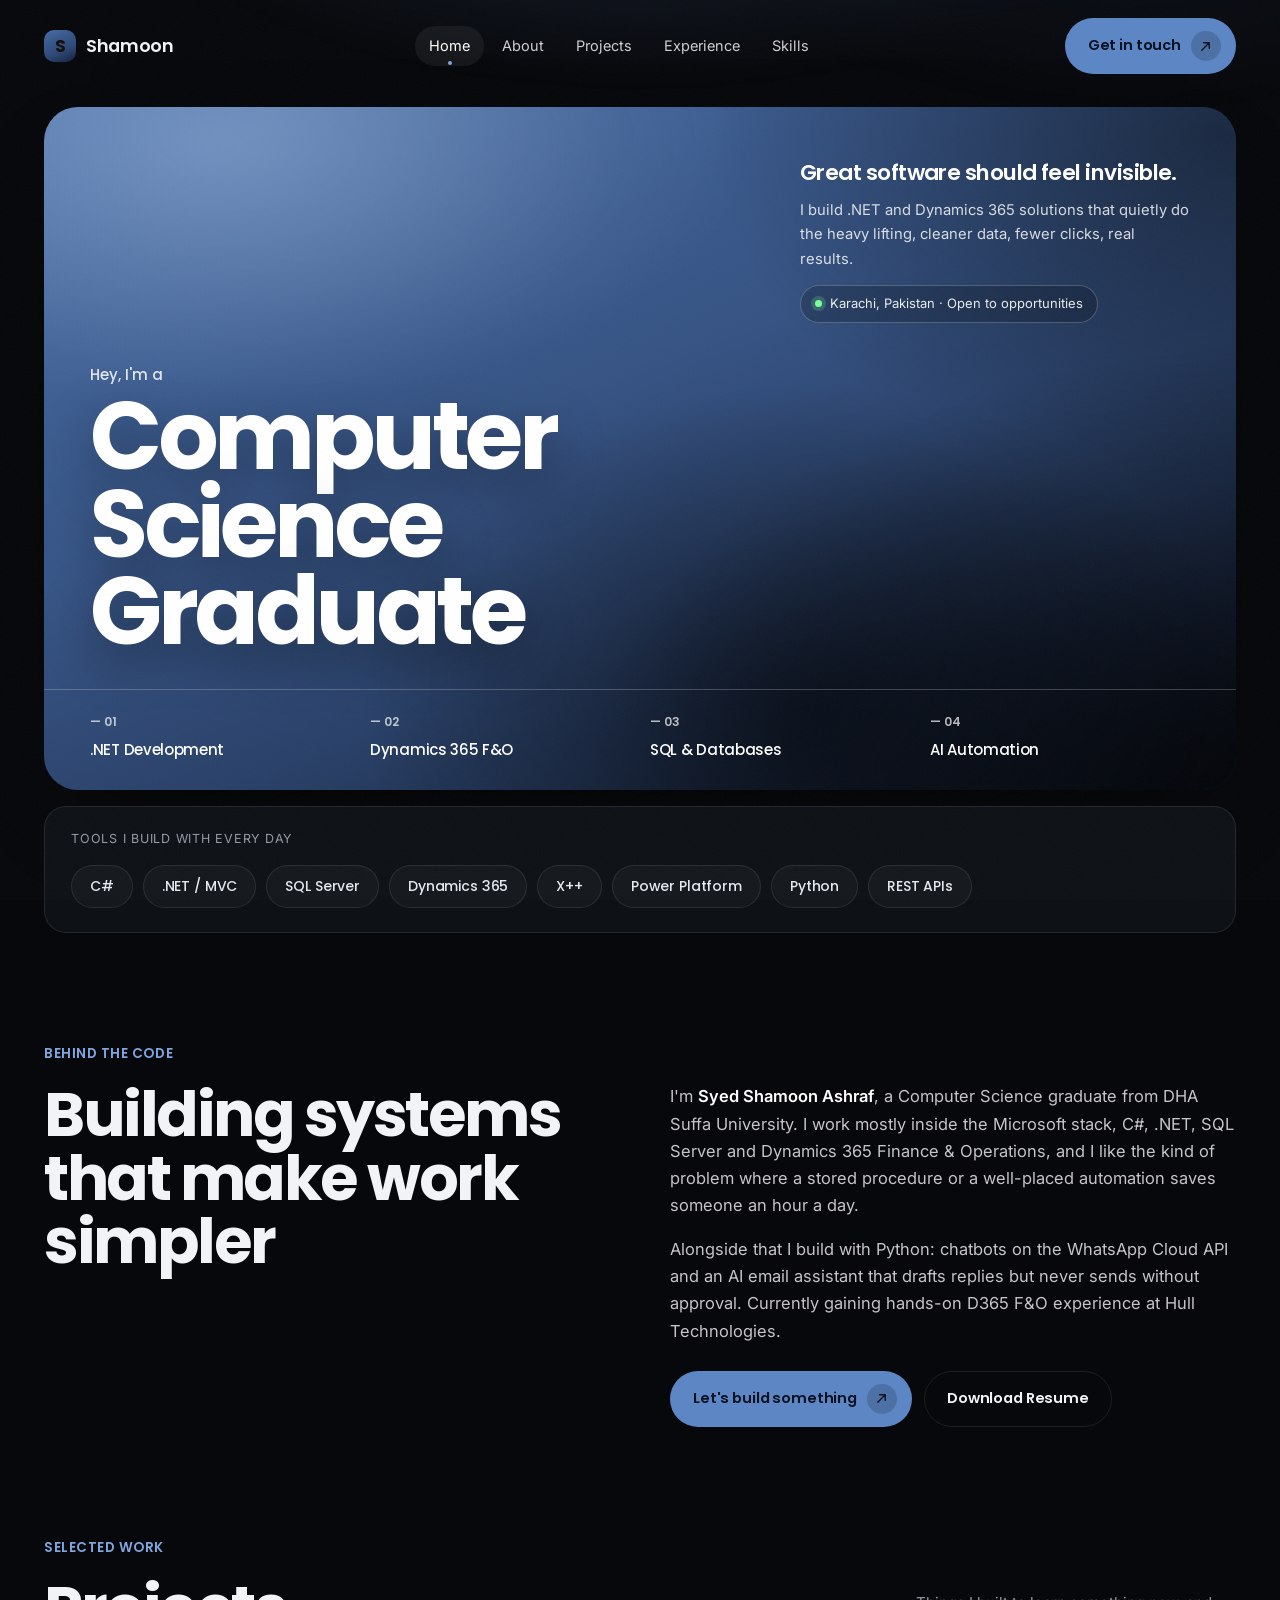
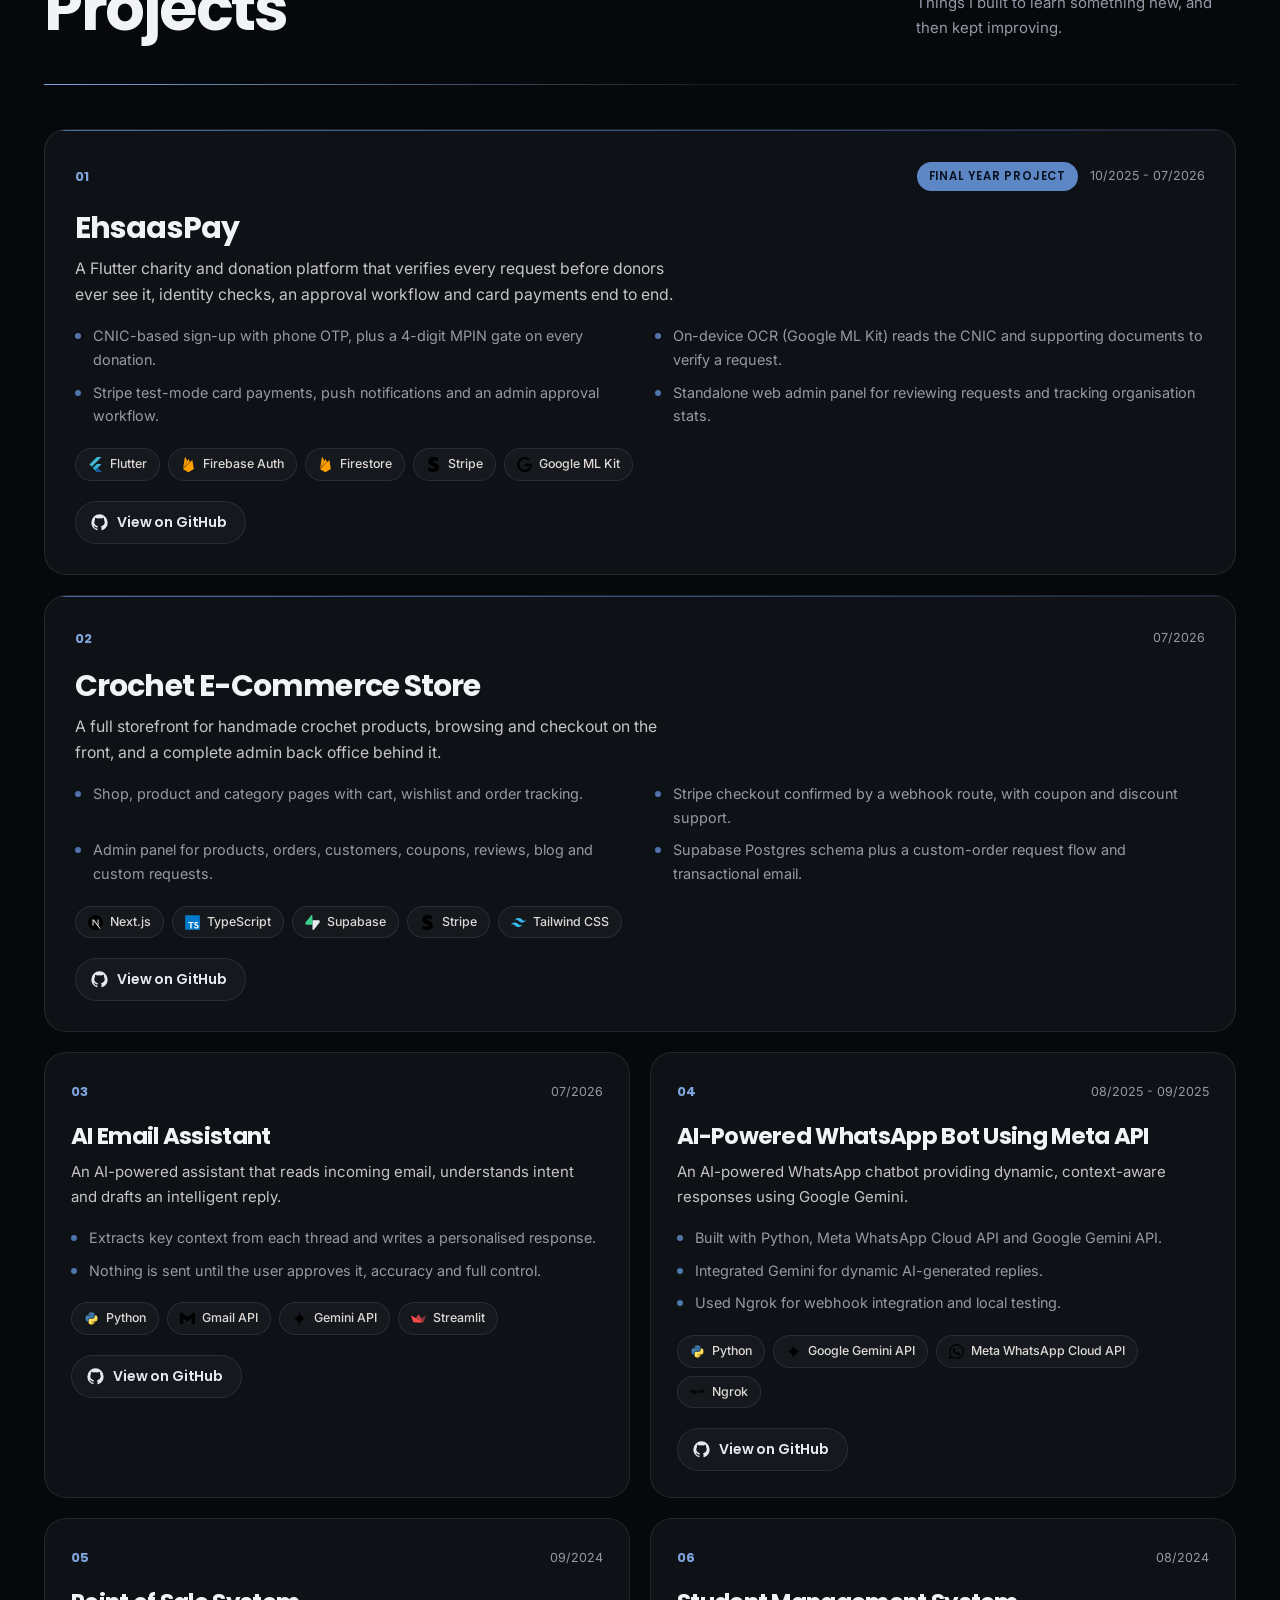
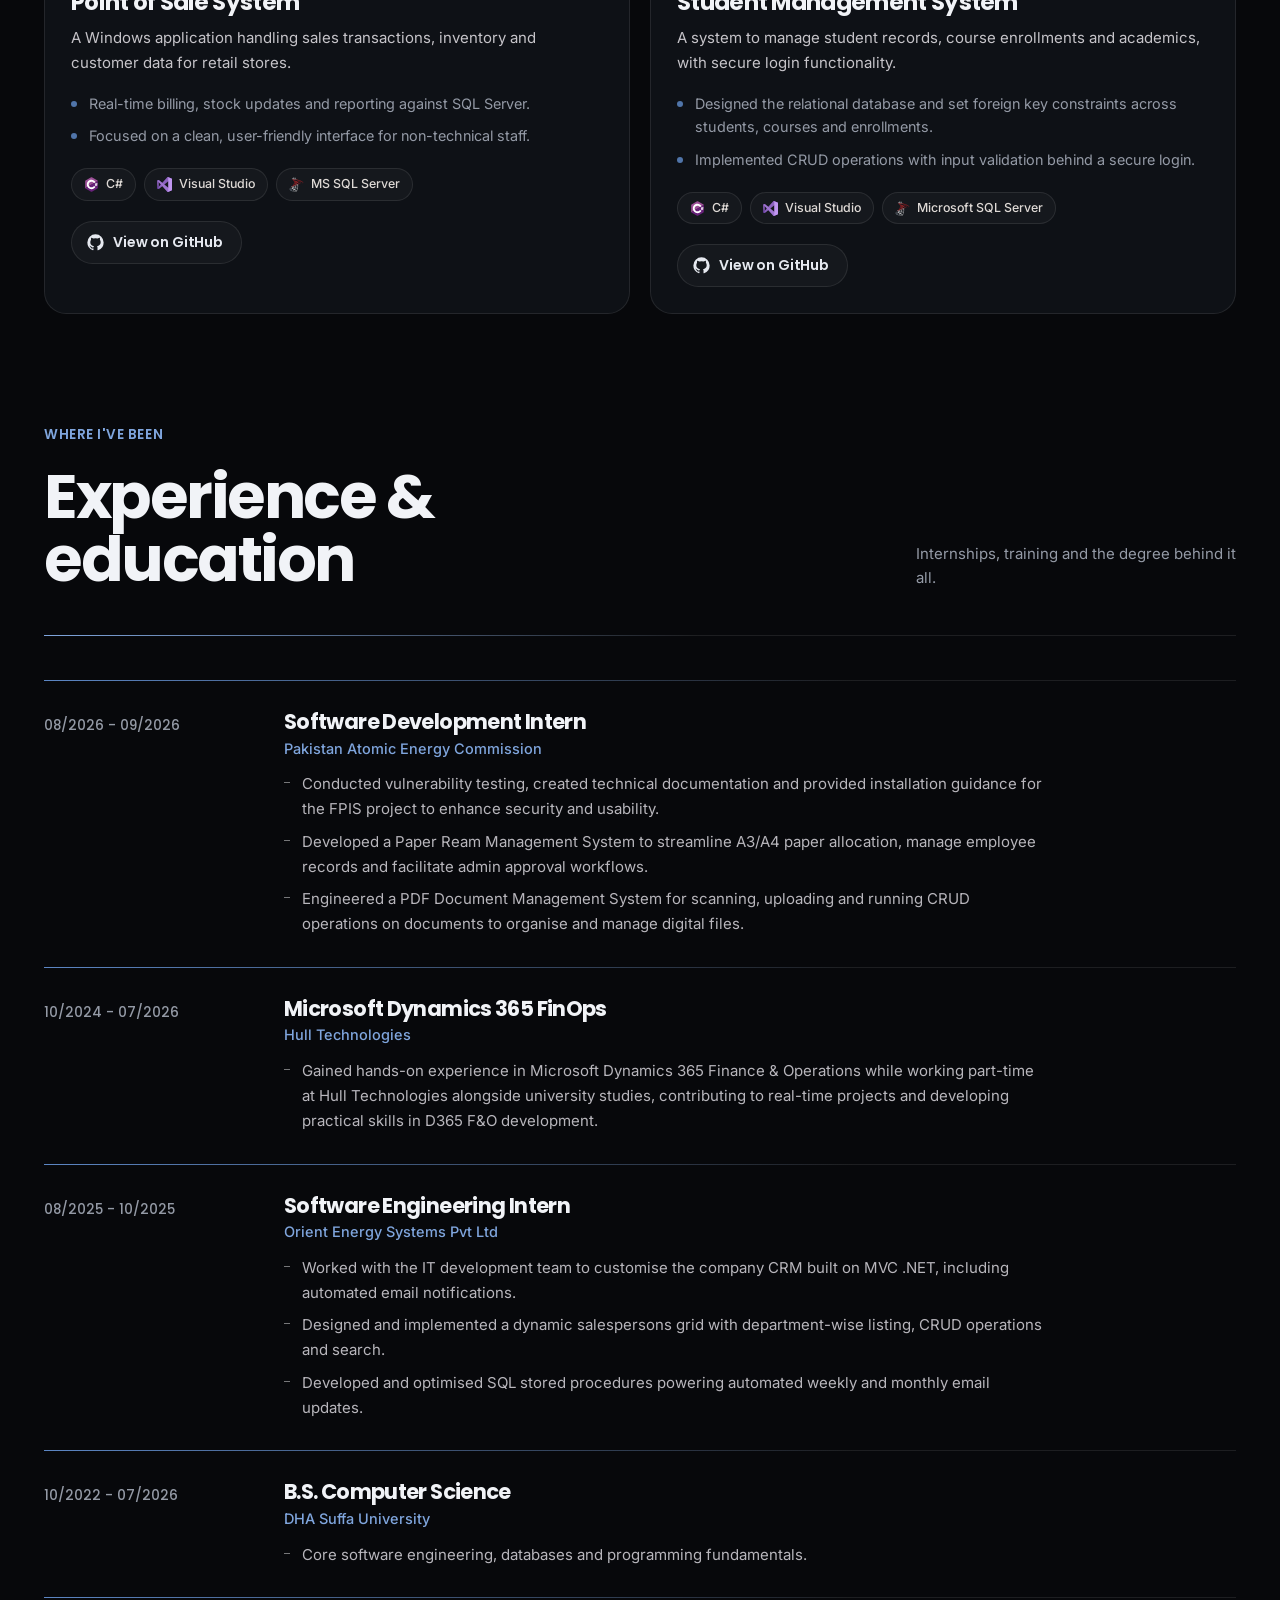
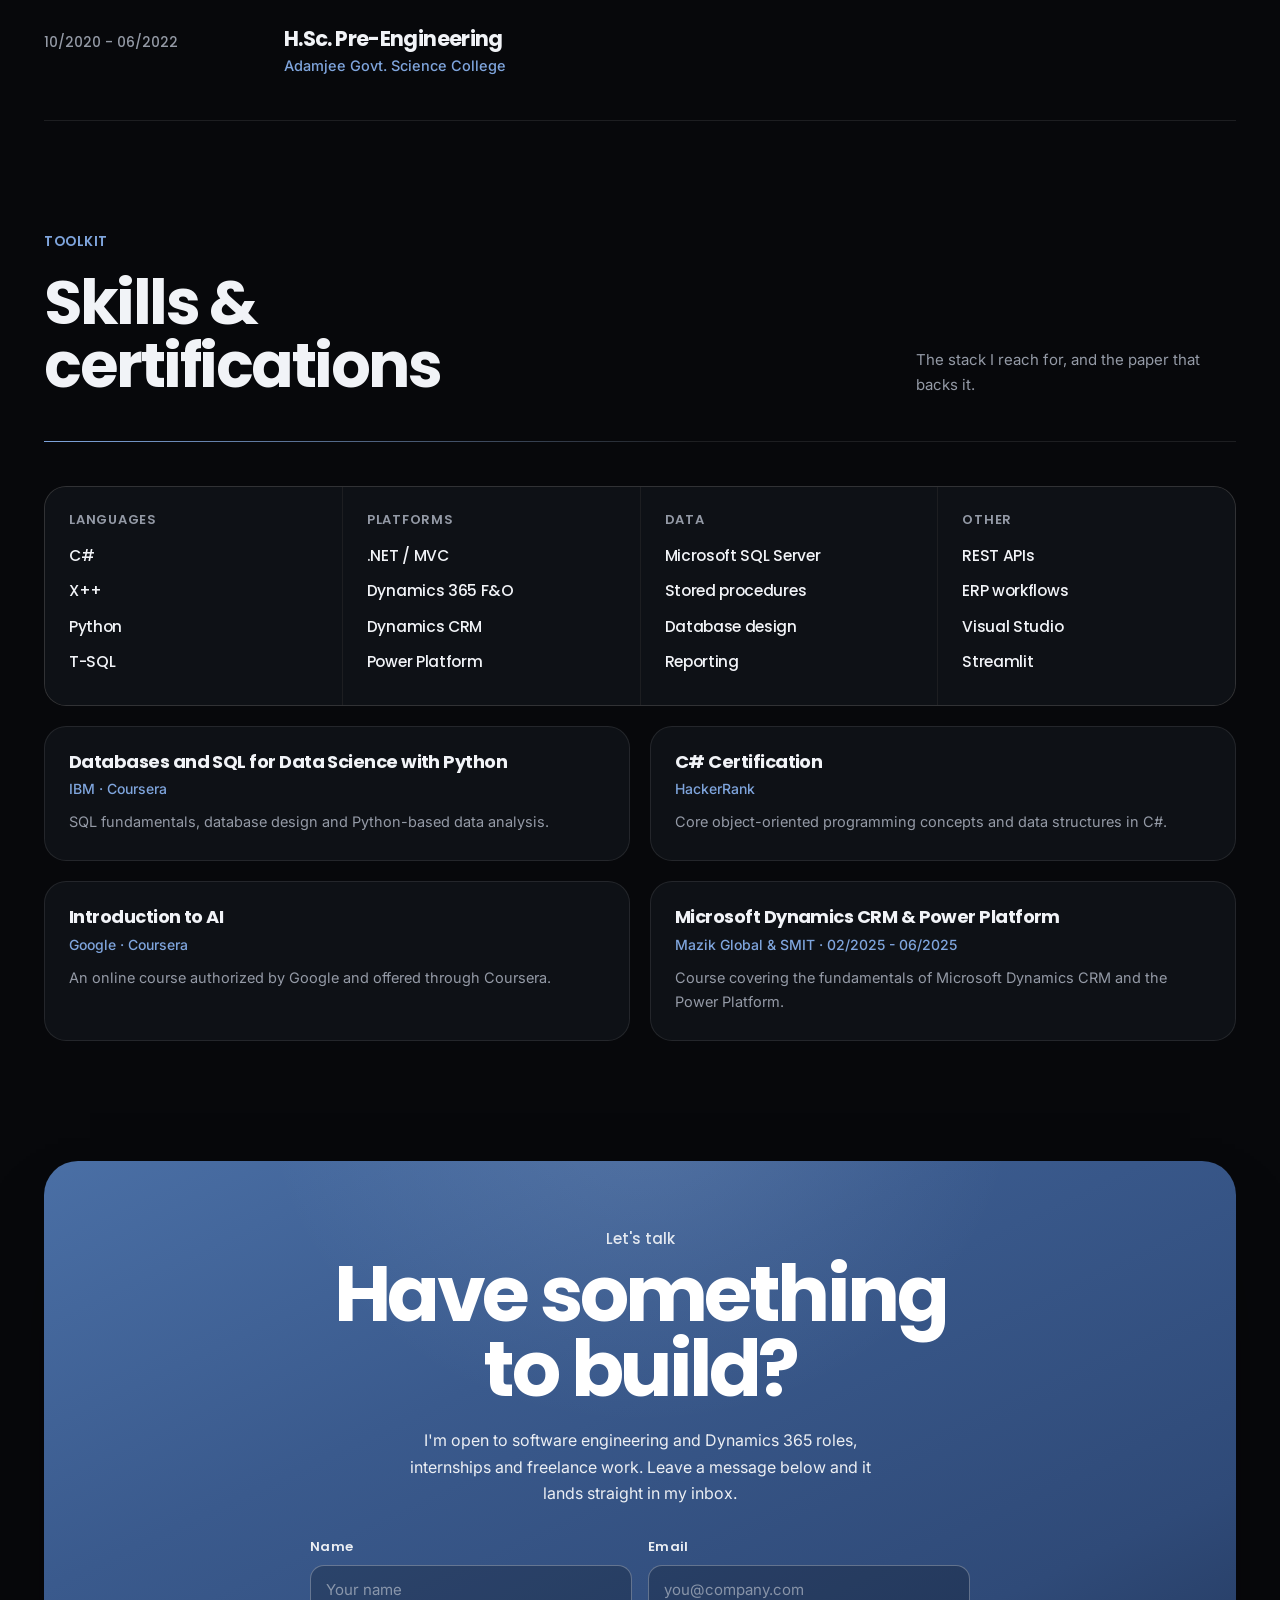
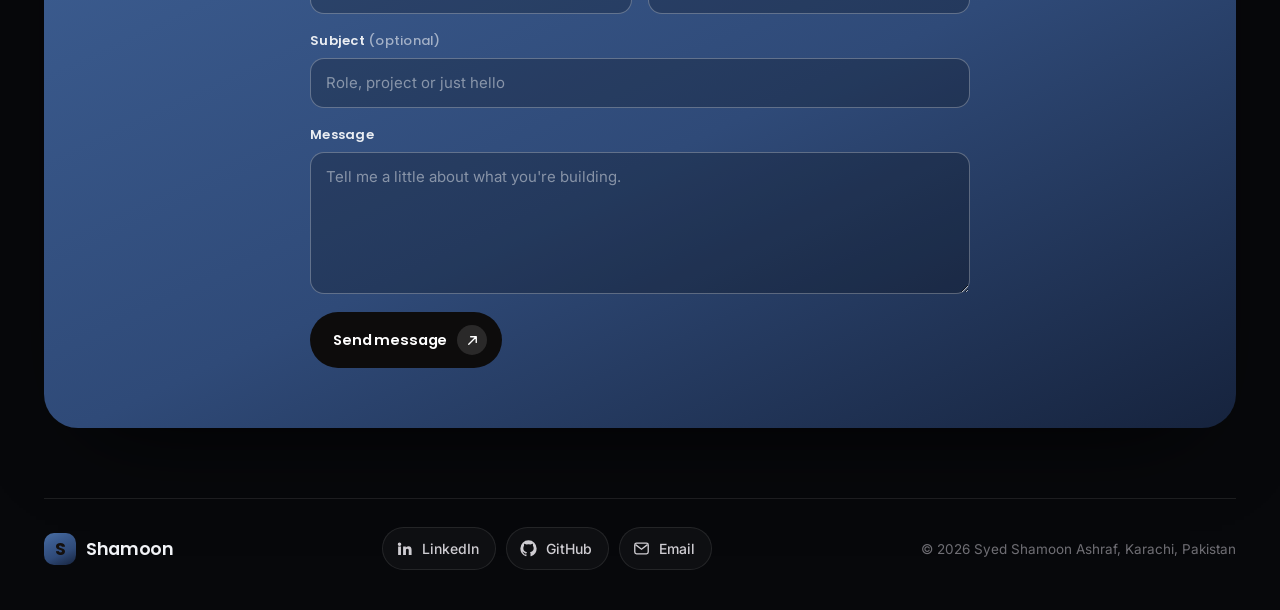
==== commit 3800d54a: "Close out the Hull Technologies role at 07/2026 Date changed from "Present" to 10/2024 - 07/2026, an" ====
--- a/index.html
+++ b/index.html
@@ -336,12 +336,12 @@
       </div>
 
       <div class="tl-item reveal">
-        <div class="tl-when">10/2024 - Present</div>
+        <div class="tl-when">10/2024 - 07/2026</div>
         <div class="tl-body">
           <h3>Microsoft Dynamics 365 FinOps</h3>
           <p class="tl-org">Hull Technologies</p>
           <ul>
-            <li>Gaining hands-on experience in Dynamics 365 Finance &amp; Operations through small real-time projects.</li>
+            <li>Gained hands-on experience in Microsoft Dynamics 365 Finance &amp; Operations while working part-time at Hull Technologies alongside university studies, contributing to real-time projects and developing practical skills in D365 F&amp;O development.</li>
           </ul>
         </div>
       </div>
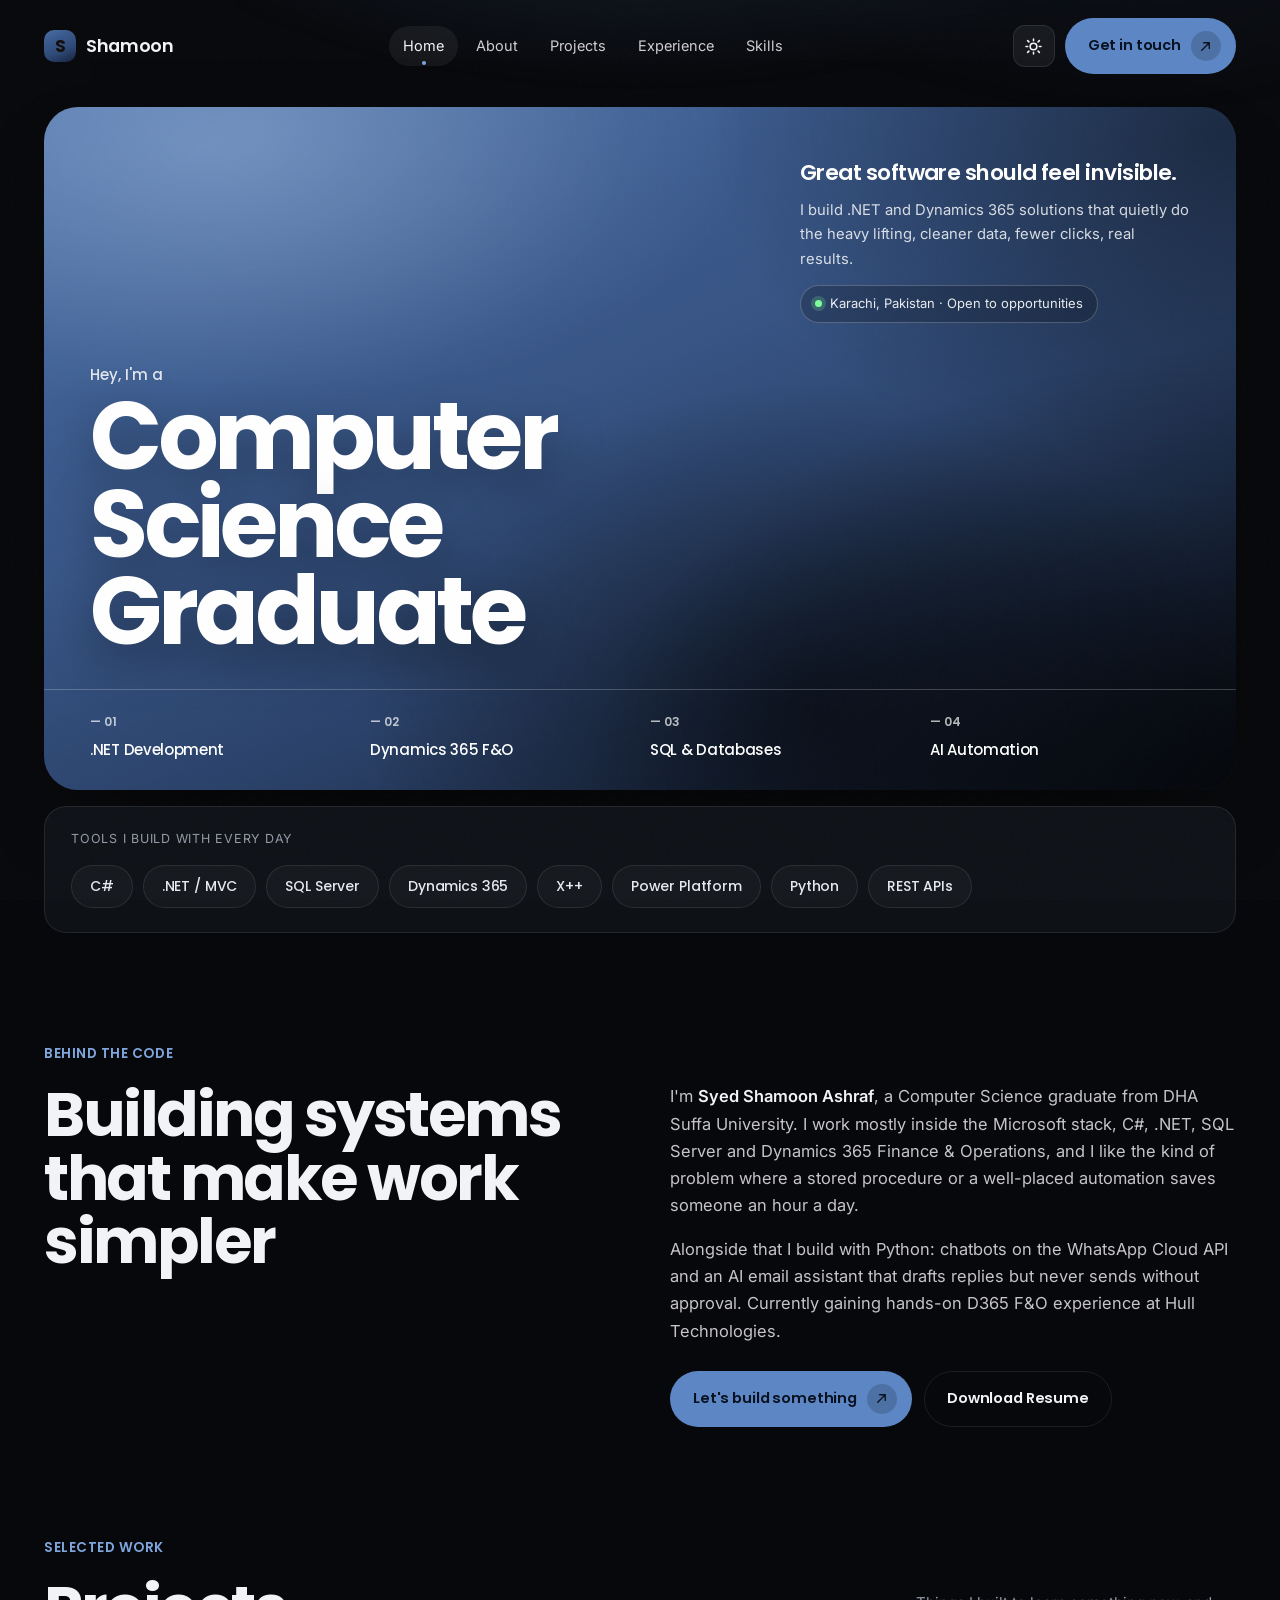
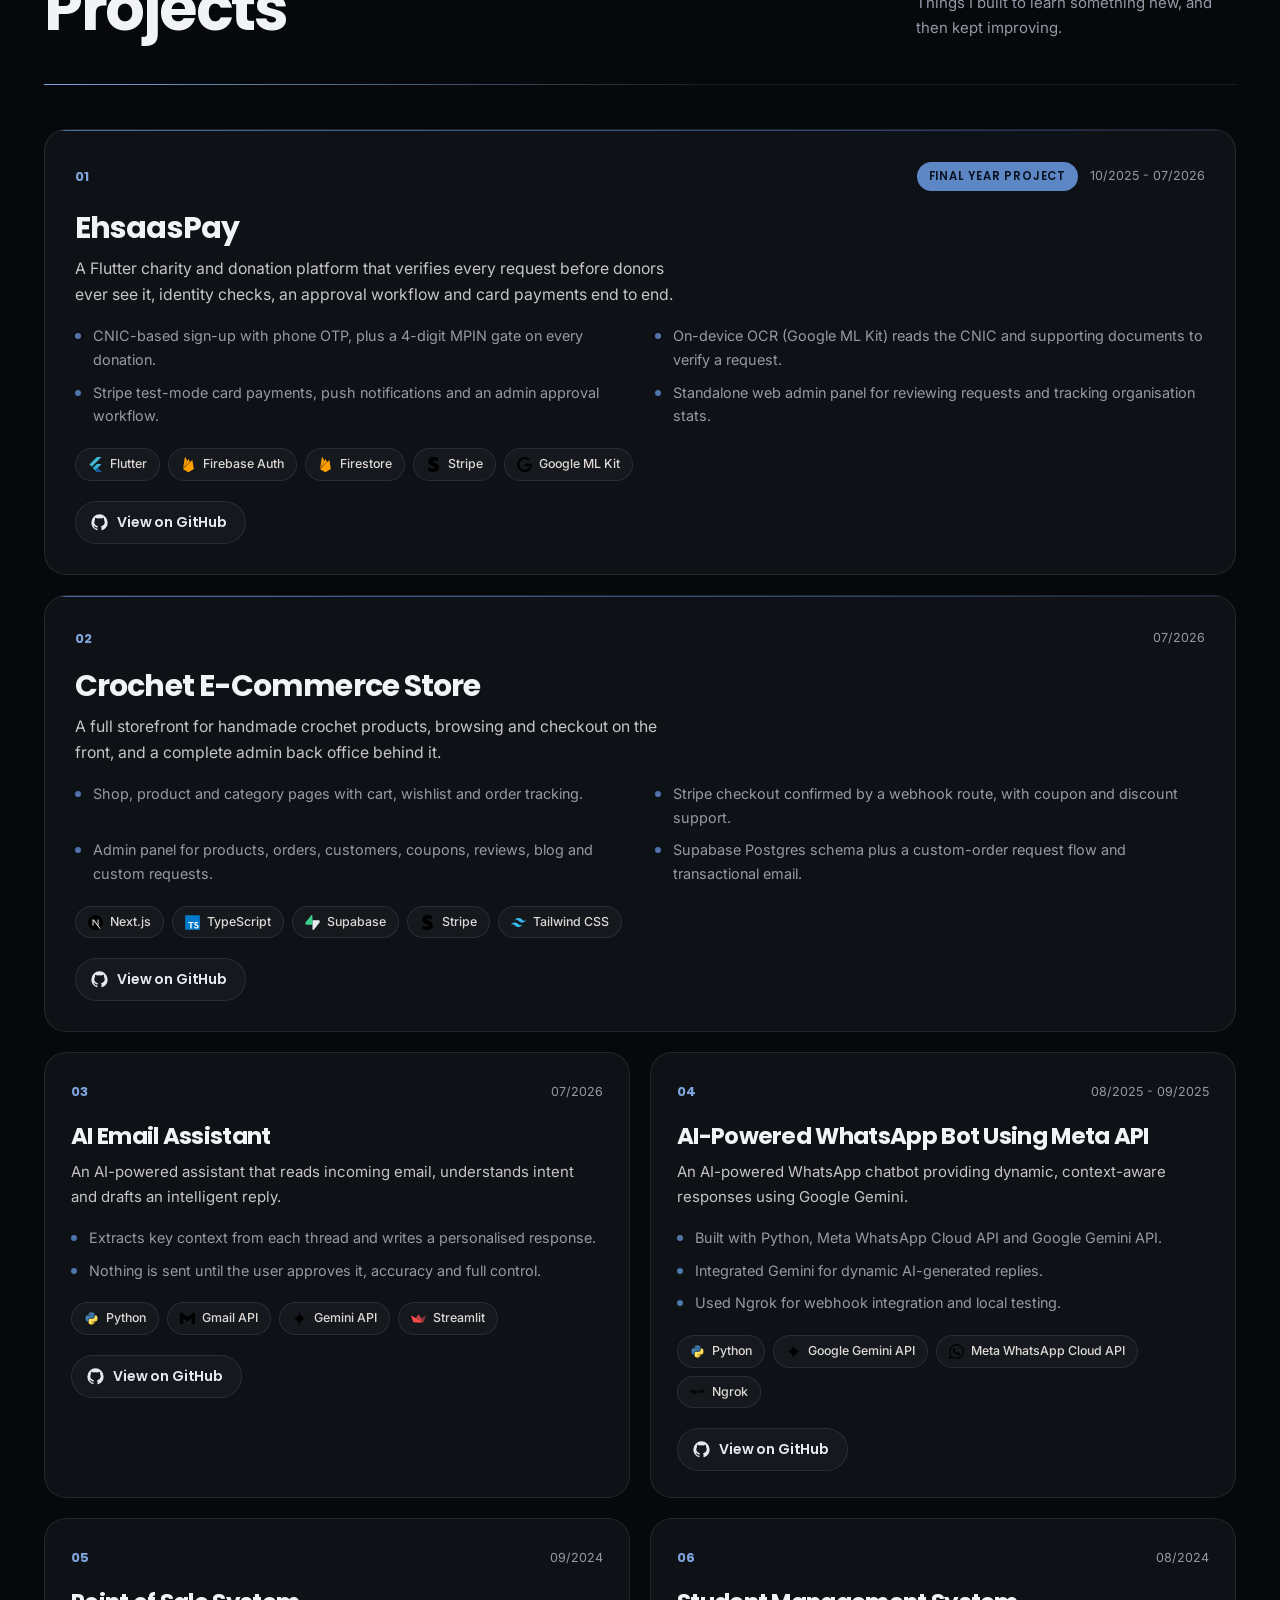
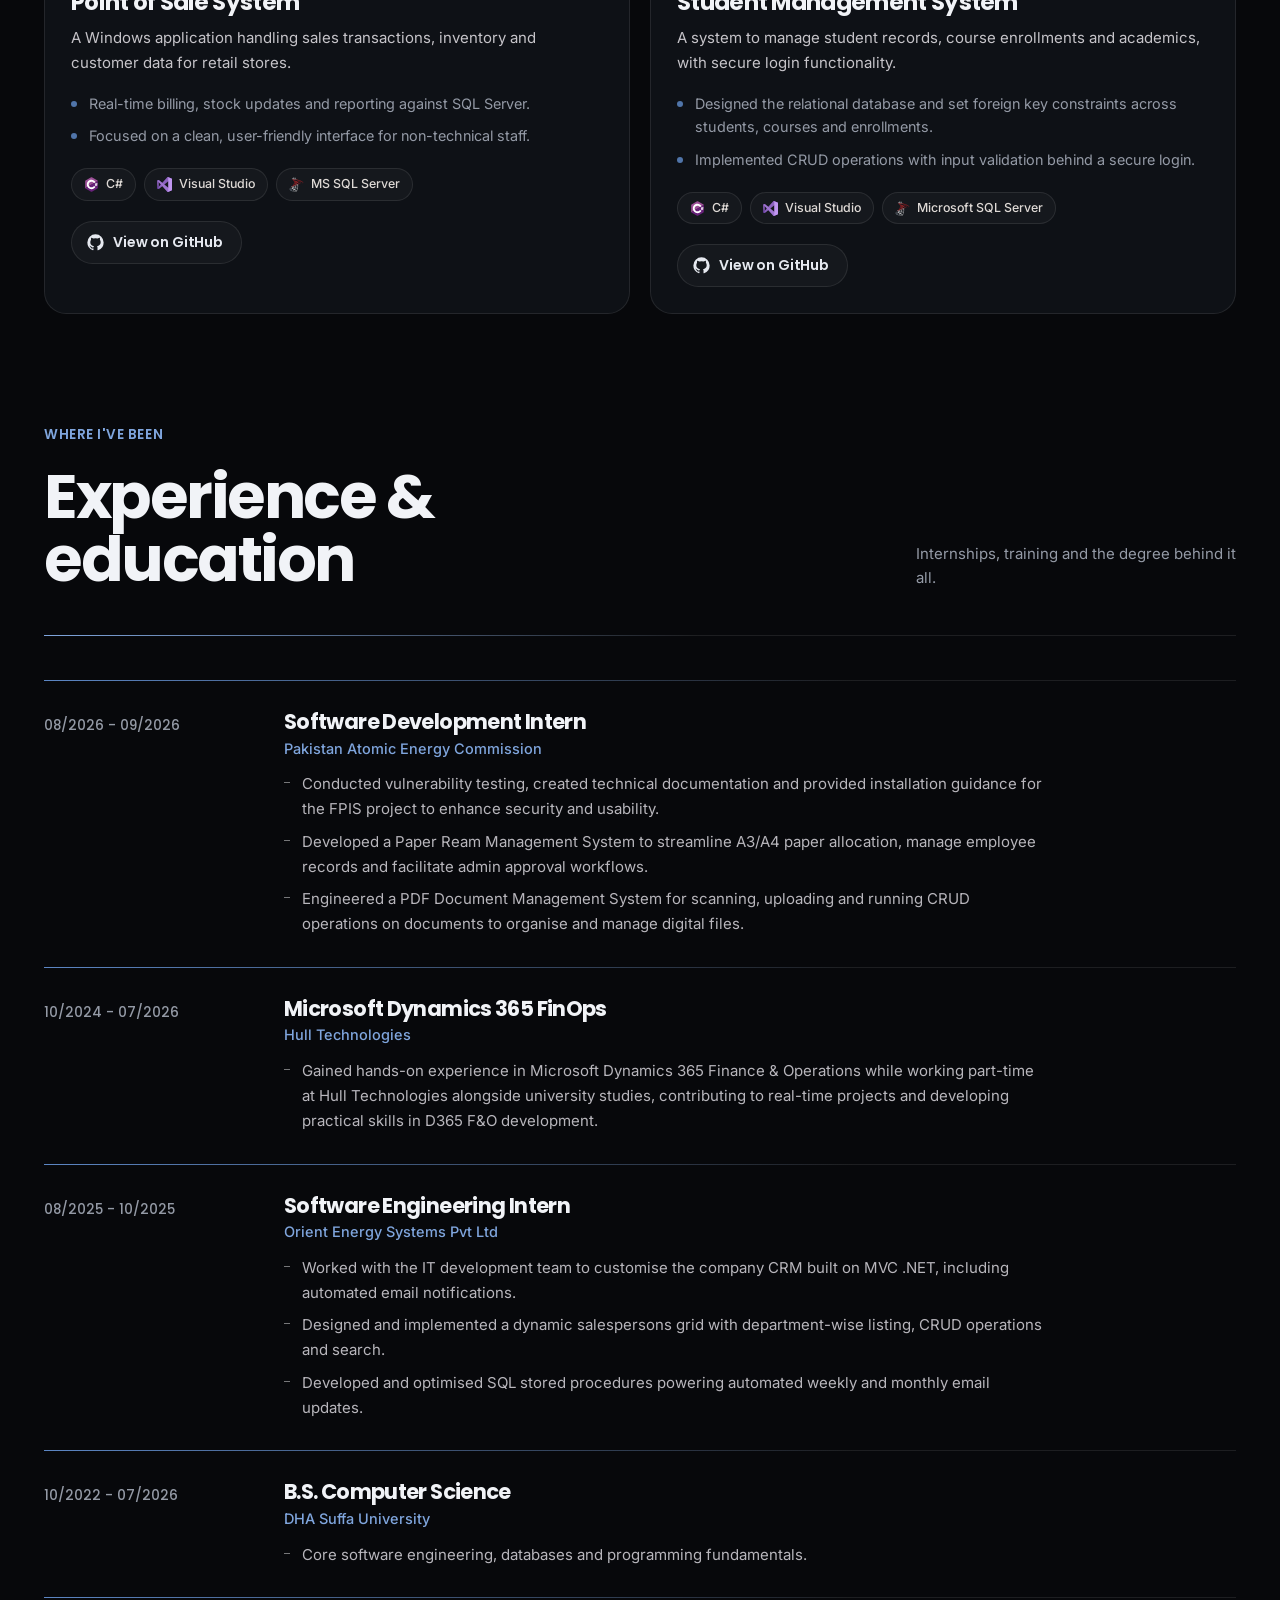
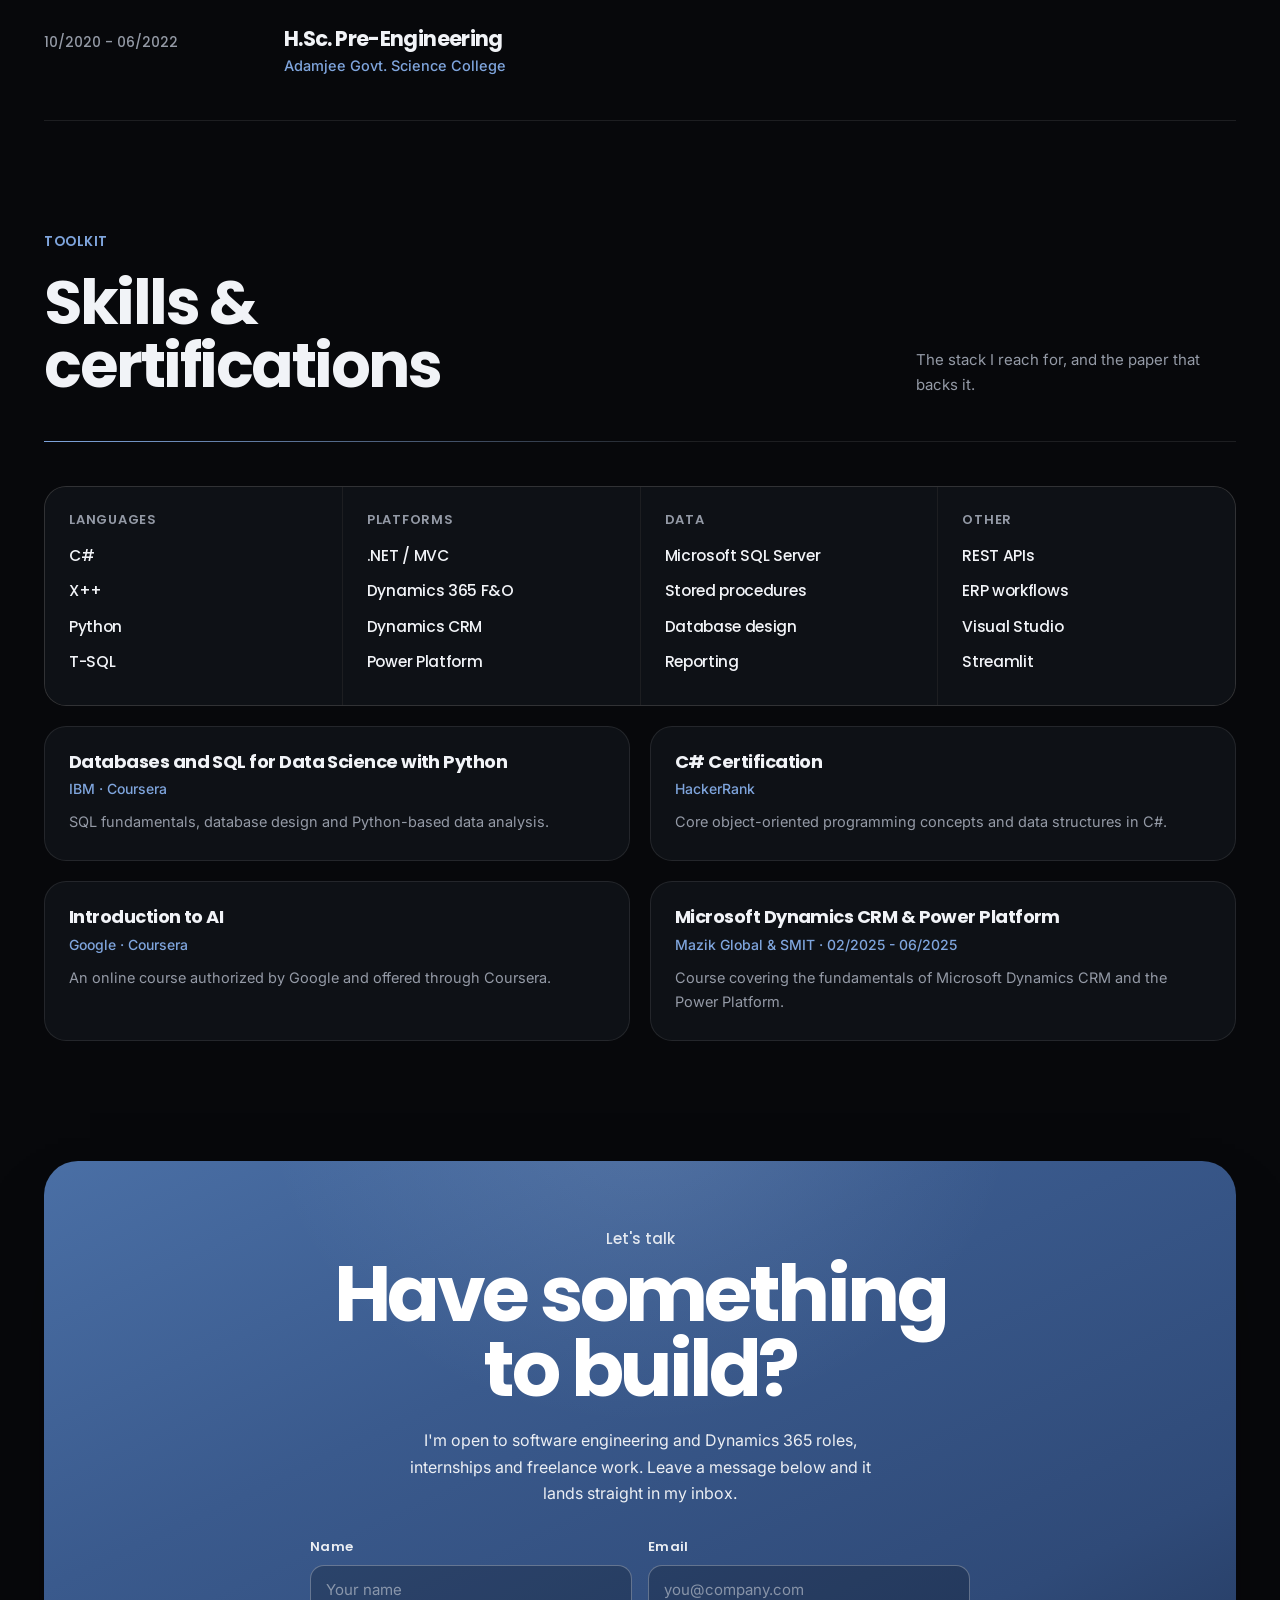
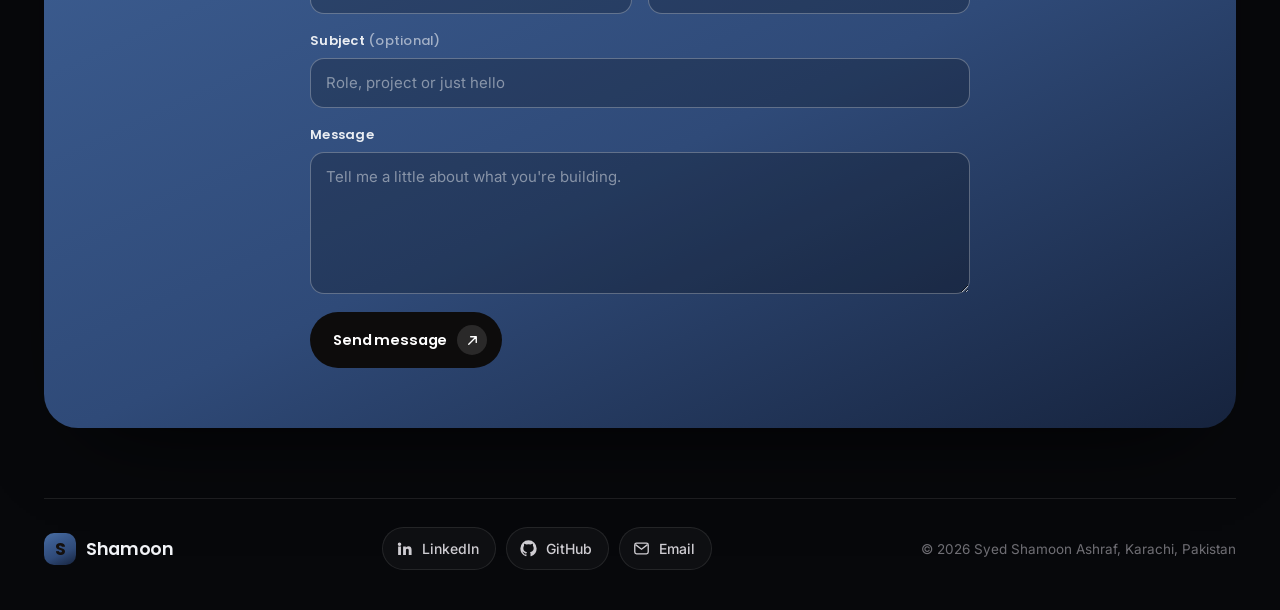
==== commit 40cf13ea: "Add /admin editor, dark/light theme toggle and resume upload - /admin: login-protected editor (crede" ====
--- a/index.html
+++ b/index.html
@@ -9,6 +9,26 @@
 <link rel="preconnect" href="https://fonts.googleapis.com" />
 <link rel="preconnect" href="https://fonts.gstatic.com" crossorigin />
 <link href="https://fonts.googleapis.com/css2?family=Poppins:wght@400;500;600;700&family=Inter:wght@400;500;600&display=swap" rel="stylesheet" />
+<script>
+/* Runs before first paint. 1) Restores the visitor's own theme choice so the
+   page never flashes the wrong theme. 2) Starts fetching the text/colour
+   edits saved in /admin while the CSS and fonts load; script.js applies them.
+   The page stays hidden until they arrive, capped at 1.5s so a slow or
+   unreachable API only ever costs a short delay, never a blank page. */
+(function () {
+  var d = document.documentElement;
+  try {
+    var t = localStorage.getItem("theme");
+    if (t === "light" || t === "dark") { d.setAttribute("data-theme", t); d.setAttribute("data-theme-source", "user"); }
+  } catch (e) {}
+  if (/[?&]cms=edit\b/.test(location.search) || !window.fetch) return;
+  d.classList.add("cms-pending");
+  window.__cmsContent = fetch("/api/content", { headers: { Accept: "application/json" } })
+    .then(function (r) { return r.ok ? r.json() : null; })
+    .catch(function () { return null; });
+  setTimeout(function () { d.classList.remove("cms-pending"); }, 1500);
+})();
+</script>
 <link rel="stylesheet" href="styles.css" />
 </head>
 <body>
@@ -43,21 +63,25 @@
 <header class="nav" id="nav">
   <div class="shell nav-inner">
     <a class="brand" href="#top">
-      <span class="brand-mark">S</span>
-      <span class="brand-text">Shamoon</span>
+      <span class="brand-mark" data-k="nav.1">S</span>
+      <span class="brand-text" data-k="nav.2">Shamoon</span>
     </a>
 
     <nav class="nav-links" id="navLinks">
-      <a href="#top">Home</a>
-      <a href="#about">About</a>
-      <a href="#projects">Projects</a>
-      <a href="#experience">Experience</a>
-      <a href="#skills">Skills</a>
+      <a href="#top" data-k="nav.3">Home</a>
+      <a href="#about" data-k="nav.4">About</a>
+      <a href="#projects" data-k="nav.5">Projects</a>
+      <a href="#experience" data-k="nav.6">Experience</a>
+      <a href="#skills" data-k="nav.7">Skills</a>
     </nav>
 
     <div class="nav-actions">
+      <button class="theme-toggle" id="themeToggle" type="button" aria-label="Switch to light theme" title="Switch to light theme">
+        <svg class="ico-sun" viewBox="0 0 24 24" fill="none" stroke="currentColor" stroke-width="2" stroke-linecap="round" aria-hidden="true"><circle cx="12" cy="12" r="4.2"/><path d="M12 2.5v2.2M12 19.3v2.2M4.6 4.6l1.6 1.6M17.8 17.8l1.6 1.6M2.5 12h2.2M19.3 12h2.2M4.6 19.4l1.6-1.6M17.8 6.2l1.6-1.6"/></svg>
+        <svg class="ico-moon" viewBox="0 0 24 24" fill="none" stroke="currentColor" stroke-width="2" stroke-linecap="round" stroke-linejoin="round" aria-hidden="true"><path d="M20.5 14.4A8.5 8.5 0 0 1 9.6 3.5a8.5 8.5 0 1 0 10.9 10.9Z"/></svg>
+      </button>
       <a class="btn btn-primary" href="#contact">
-        Get in touch
+        <span data-k="nav.8">Get in touch</span>
         <span class="btn-icon" aria-hidden="true">
           <svg viewBox="0 0 24 24" fill="none"><path d="M6 18 18 6M18 6H9M18 6v9" stroke="currentColor" stroke-width="2.2" stroke-linecap="round" stroke-linejoin="round"/></svg>
         </span>
@@ -78,73 +102,73 @@
 
       <div class="hero-inner">
         <div class="hero-copy">
-          <p class="eyebrow">Hey, I'm a</p>
-          <h1 class="hero-title"><span>Computer</span><span>Science</span><span>Graduate</span></h1>
+          <p class="eyebrow" data-k="hero.1">Hey, I'm a</p>
+          <h1 class="hero-title"><span data-k="hero.2">Computer</span><span data-k="hero.3">Science</span><span data-k="hero.4">Graduate</span></h1>
         </div>
 
         <div class="hero-side">
-          <p class="hero-side-title">Great software should feel invisible.</p>
-          <p class="hero-side-text">
+          <p class="hero-side-title" data-k="hero.5">Great software should feel invisible.</p>
+          <p class="hero-side-text" data-k="hero.6">
             I build .NET and Dynamics 365 solutions that quietly do the heavy
             lifting, cleaner data, fewer clicks, real results.
           </p>
           <div class="hero-meta">
             <span class="dot" aria-hidden="true"></span>
-            Karachi, Pakistan &middot; Open to opportunities
+            <span data-k="hero.7">Karachi, Pakistan &middot; Open to opportunities</span>
           </div>
         </div>
       </div>
 
       <ul class="hero-services">
-        <li><span class="num">01</span><span class="lbl">.NET Development</span></li>
-        <li><span class="num">02</span><span class="lbl">Dynamics 365 F&amp;O</span></li>
-        <li><span class="num">03</span><span class="lbl">SQL &amp; Databases</span></li>
-        <li><span class="num">04</span><span class="lbl">AI Automation</span></li>
+        <li><span class="num" data-k="hero.8">01</span><span class="lbl" data-k="hero.9">.NET Development</span></li>
+        <li><span class="num" data-k="hero.10">02</span><span class="lbl" data-k="hero.11">Dynamics 365 F&amp;O</span></li>
+        <li><span class="num" data-k="hero.12">03</span><span class="lbl" data-k="hero.13">SQL &amp; Databases</span></li>
+        <li><span class="num" data-k="hero.14">04</span><span class="lbl" data-k="hero.15">AI Automation</span></li>
       </ul>
     </div>
 
     <!-- tech strip -->
     <div class="strip reveal">
-      <p class="strip-label">Tools I build with every day</p>
+      <p class="strip-label" data-k="hero.16">Tools I build with every day</p>
       <div class="strip-set">
-        <span class="chip">C#</span>
-        <span class="chip">.NET / MVC</span>
-        <span class="chip">SQL Server</span>
-        <span class="chip">Dynamics 365</span>
-        <span class="chip">X++</span>
-        <span class="chip">Power Platform</span>
-        <span class="chip">Python</span>
-        <span class="chip">REST APIs</span>
+        <span class="chip" data-k="hero.17">C#</span>
+        <span class="chip" data-k="hero.18">.NET / MVC</span>
+        <span class="chip" data-k="hero.19">SQL Server</span>
+        <span class="chip" data-k="hero.20">Dynamics 365</span>
+        <span class="chip" data-k="hero.21">X++</span>
+        <span class="chip" data-k="hero.22">Power Platform</span>
+        <span class="chip" data-k="hero.23">Python</span>
+        <span class="chip" data-k="hero.24">REST APIs</span>
       </div>
     </div>
   </section>
 
   <!-- ============ ABOUT ============ -->
   <section class="section shell" id="about">
-    <p class="kicker reveal">Behind the Code</p>
+    <p class="kicker reveal" data-k="about.1">Behind the Code</p>
     <div class="about-grid">
-      <h2 class="display reveal">Building systems<br />that make work<br />simpler</h2>
+      <h2 class="display reveal" data-k="about.2">Building systems<br />that make work<br />simpler</h2>
       <div class="about-right reveal">
-        <p>
+        <p data-k="about.3">
           I'm <strong>Syed Shamoon Ashraf</strong>, a Computer Science graduate from
           DHA Suffa University. I work mostly inside the Microsoft stack, C#, .NET,
           SQL Server and Dynamics 365 Finance &amp; Operations, and I like the kind
           of problem where a stored procedure or a well-placed automation saves
           someone an hour a day.
         </p>
-        <p>
+        <p data-k="about.4">
           Alongside that I build with Python: chatbots on the WhatsApp Cloud API and
           an AI email assistant that drafts replies but never sends without approval.
           Currently gaining hands-on D365 F&amp;O experience at Hull Technologies.
         </p>
         <div class="about-cta">
           <a class="btn btn-primary" href="#contact">
-            Let's build something
+            <span data-k="about.5">Let's build something</span>
             <span class="btn-icon" aria-hidden="true">
               <svg viewBox="0 0 24 24" fill="none"><path d="M6 18 18 6M18 6H9M18 6v9" stroke="currentColor" stroke-width="2.2" stroke-linecap="round" stroke-linejoin="round"/></svg>
             </span>
           </a>
-          <a class="btn btn-ghost" href="/SYED_SHAMOON_ASHRAF_RESUME.pdf" download="Syed-Shamoon-Ashraf-Resume.pdf">Download Resume</a>
+          <a class="btn btn-ghost" href="/api/resume" download="Syed-Shamoon-Ashraf-Resume.pdf" data-k="about.6">Download Resume</a>
         </div>
       </div>
     </div>
@@ -155,157 +179,157 @@
   <section class="section shell" id="projects">
     <div class="section-head">
       <div>
-        <p class="kicker reveal">Selected Work</p>
-        <h2 class="display reveal">Projects</h2>
-      </div>
-      <p class="section-note reveal">Things I built to learn something new, and then kept improving.</p>
+        <p class="kicker reveal" data-k="projects.1">Selected Work</p>
+        <h2 class="display reveal" data-k="projects.2">Projects</h2>
+      </div>
+      <p class="section-note reveal" data-k="projects.3">Things I built to learn something new, and then kept improving.</p>
     </div>
 
     <div class="projects">
       <article class="project project-featured reveal">
         <div class="project-top">
-          <span class="project-num">01</span>
+          <span class="project-num" data-k="projects.4">01</span>
           <div class="project-top-right">
-            <span class="project-flag">Final Year Project</span>
-            <span class="project-date">10/2025 - 07/2026</span>
+            <span class="project-flag" data-k="projects.5">Final Year Project</span>
+            <span class="project-date" data-k="projects.6">10/2025 - 07/2026</span>
           </div>
         </div>
-        <h3>EhsaasPay</h3>
-        <p class="project-lede">
+        <h3 data-k="projects.7">EhsaasPay</h3>
+        <p class="project-lede" data-k="projects.8">
           A Flutter charity and donation platform that verifies every request before
           donors ever see it, identity checks, an approval workflow and card payments
           end to end.
         </p>
         <ul class="project-points">
-          <li>CNIC-based sign-up with phone OTP, plus a 4-digit MPIN gate on every donation.</li>
-          <li>On-device OCR (Google ML Kit) reads the CNIC and supporting documents to verify a request.</li>
-          <li>Stripe test-mode card payments, push notifications and an admin approval workflow.</li>
-          <li>Standalone web admin panel for reviewing requests and tracking organisation stats.</li>
+          <li data-k="projects.9">CNIC-based sign-up with phone OTP, plus a 4-digit MPIN gate on every donation.</li>
+          <li data-k="projects.10">On-device OCR (Google ML Kit) reads the CNIC and supporting documents to verify a request.</li>
+          <li data-k="projects.11">Stripe test-mode card payments, push notifications and an admin approval workflow.</li>
+          <li data-k="projects.12">Standalone web admin panel for reviewing requests and tracking organisation stats.</li>
         </ul>
         <div class="tags">
-          <span>Flutter</span><span>Firebase Auth</span><span>Firestore</span><span>Stripe</span><span>Google ML Kit</span>
+          <span data-k="projects.13">Flutter</span><span data-k="projects.14">Firebase Auth</span><span data-k="projects.15">Firestore</span><span data-k="projects.16">Stripe</span><span data-k="projects.17">Google ML Kit</span>
         </div>
         <a class="project-link" href="https://github.com/ShamoonAsh/EhsaasPay" target="_blank" rel="noopener">
           <svg viewBox="0 0 24 24" fill="currentColor" aria-hidden="true"><path d="M12 .5A11.5 11.5 0 0 0 .5 12a11.5 11.5 0 0 0 7.86 10.92c.58.1.79-.25.79-.55v-1.94c-3.2.7-3.88-1.54-3.88-1.54-.53-1.34-1.29-1.7-1.29-1.7-1.05-.72.08-.7.08-.7 1.16.08 1.77 1.19 1.77 1.19 1.03 1.77 2.71 1.26 3.37.96.1-.75.4-1.26.73-1.55-2.56-.29-5.25-1.28-5.25-5.7 0-1.26.45-2.29 1.19-3.1-.12-.29-.51-1.46.11-3.05 0 0 .96-.31 3.15 1.18a10.9 10.9 0 0 1 5.74 0c2.18-1.49 3.14-1.18 3.14-1.18.63 1.59.24 2.76.12 3.05.74.81 1.19 1.84 1.19 3.1 0 4.43-2.7 5.4-5.27 5.69.42.36.79 1.07.79 2.15v3.19c0 .3.2.66.8.55A11.5 11.5 0 0 0 23.5 12A11.5 11.5 0 0 0 12 .5Z"/></svg>
-          <span>View on GitHub</span>
+          <span data-k="projects.18">View on GitHub</span>
         </a>
       </article>
 
       <article class="project project-featured reveal">
         <div class="project-top">
-          <span class="project-num">02</span>
-          <span class="project-date">07/2026</span>
-        </div>
-        <h3>Crochet E-Commerce Store</h3>
-        <p class="project-lede">
+          <span class="project-num" data-k="projects.19">02</span>
+          <span class="project-date" data-k="projects.20">07/2026</span>
+        </div>
+        <h3 data-k="projects.21">Crochet E-Commerce Store</h3>
+        <p class="project-lede" data-k="projects.22">
           A full storefront for handmade crochet products, browsing and checkout on
           the front, and a complete admin back office behind it.
         </p>
         <ul class="project-points">
-          <li>Shop, product and category pages with cart, wishlist and order tracking.</li>
-          <li>Stripe checkout confirmed by a webhook route, with coupon and discount support.</li>
-          <li>Admin panel for products, orders, customers, coupons, reviews, blog and custom requests.</li>
-          <li>Supabase Postgres schema plus a custom-order request flow and transactional email.</li>
+          <li data-k="projects.23">Shop, product and category pages with cart, wishlist and order tracking.</li>
+          <li data-k="projects.24">Stripe checkout confirmed by a webhook route, with coupon and discount support.</li>
+          <li data-k="projects.25">Admin panel for products, orders, customers, coupons, reviews, blog and custom requests.</li>
+          <li data-k="projects.26">Supabase Postgres schema plus a custom-order request flow and transactional email.</li>
         </ul>
         <div class="tags">
-          <span>Next.js</span><span>TypeScript</span><span>Supabase</span><span>Stripe</span><span>Tailwind CSS</span>
+          <span data-k="projects.27">Next.js</span><span data-k="projects.28">TypeScript</span><span data-k="projects.29">Supabase</span><span data-k="projects.30">Stripe</span><span data-k="projects.31">Tailwind CSS</span>
         </div>
         <a class="project-link" href="https://github.com/ShamoonAsh/ecommerce-crochet-website" target="_blank" rel="noopener">
           <svg viewBox="0 0 24 24" fill="currentColor" aria-hidden="true"><path d="M12 .5A11.5 11.5 0 0 0 .5 12a11.5 11.5 0 0 0 7.86 10.92c.58.1.79-.25.79-.55v-1.94c-3.2.7-3.88-1.54-3.88-1.54-.53-1.34-1.29-1.7-1.29-1.7-1.05-.72.08-.7.08-.7 1.16.08 1.77 1.19 1.77 1.19 1.03 1.77 2.71 1.26 3.37.96.1-.75.4-1.26.73-1.55-2.56-.29-5.25-1.28-5.25-5.7 0-1.26.45-2.29 1.19-3.1-.12-.29-.51-1.46.11-3.05 0 0 .96-.31 3.15 1.18a10.9 10.9 0 0 1 5.74 0c2.18-1.49 3.14-1.18 3.14-1.18.63 1.59.24 2.76.12 3.05.74.81 1.19 1.84 1.19 3.1 0 4.43-2.7 5.4-5.27 5.69.42.36.79 1.07.79 2.15v3.19c0 .3.2.66.8.55A11.5 11.5 0 0 0 23.5 12A11.5 11.5 0 0 0 12 .5Z"/></svg>
-          <span>View on GitHub</span>
+          <span data-k="projects.32">View on GitHub</span>
         </a>
       </article>
 
       <article class="project reveal">
         <div class="project-top">
-          <span class="project-num">03</span>
-          <span class="project-date">07/2026</span>
-        </div>
-        <h3>AI Email Assistant</h3>
-        <p class="project-lede">
+          <span class="project-num" data-k="projects.33">03</span>
+          <span class="project-date" data-k="projects.34">07/2026</span>
+        </div>
+        <h3 data-k="projects.35">AI Email Assistant</h3>
+        <p class="project-lede" data-k="projects.36">
           An AI-powered assistant that reads incoming email, understands intent and
           drafts an intelligent reply.
         </p>
         <ul class="project-points">
-          <li>Extracts key context from each thread and writes a personalised response.</li>
-          <li>Nothing is sent until the user approves it, accuracy and full control.</li>
+          <li data-k="projects.37">Extracts key context from each thread and writes a personalised response.</li>
+          <li data-k="projects.38">Nothing is sent until the user approves it, accuracy and full control.</li>
         </ul>
         <div class="tags">
-          <span>Python</span><span>Gmail API</span><span>Gemini API</span><span>Streamlit</span>
+          <span data-k="projects.39">Python</span><span data-k="projects.40">Gmail API</span><span data-k="projects.41">Gemini API</span><span data-k="projects.42">Streamlit</span>
         </div>
         <a class="project-link" href="https://github.com/ShamoonAsh/EmailAssistant" target="_blank" rel="noopener">
           <svg viewBox="0 0 24 24" fill="currentColor" aria-hidden="true"><path d="M12 .5A11.5 11.5 0 0 0 .5 12a11.5 11.5 0 0 0 7.86 10.92c.58.1.79-.25.79-.55v-1.94c-3.2.7-3.88-1.54-3.88-1.54-.53-1.34-1.29-1.7-1.29-1.7-1.05-.72.08-.7.08-.7 1.16.08 1.77 1.19 1.77 1.19 1.03 1.77 2.71 1.26 3.37.96.1-.75.4-1.26.73-1.55-2.56-.29-5.25-1.28-5.25-5.7 0-1.26.45-2.29 1.19-3.1-.12-.29-.51-1.46.11-3.05 0 0 .96-.31 3.15 1.18a10.9 10.9 0 0 1 5.74 0c2.18-1.49 3.14-1.18 3.14-1.18.63 1.59.24 2.76.12 3.05.74.81 1.19 1.84 1.19 3.1 0 4.43-2.7 5.4-5.27 5.69.42.36.79 1.07.79 2.15v3.19c0 .3.2.66.8.55A11.5 11.5 0 0 0 23.5 12A11.5 11.5 0 0 0 12 .5Z"/></svg>
-          <span>View on GitHub</span>
+          <span data-k="projects.43">View on GitHub</span>
         </a>
       </article>
 
       <article class="project reveal">
         <div class="project-top">
-          <span class="project-num">04</span>
-          <span class="project-date">08/2025 - 09/2025</span>
-        </div>
-        <h3>AI-Powered WhatsApp Bot Using Meta API</h3>
-        <p class="project-lede">
+          <span class="project-num" data-k="projects.44">04</span>
+          <span class="project-date" data-k="projects.45">08/2025 - 09/2025</span>
+        </div>
+        <h3 data-k="projects.46">AI-Powered WhatsApp Bot Using Meta API</h3>
+        <p class="project-lede" data-k="projects.47">
           An AI-powered WhatsApp chatbot providing dynamic, context-aware
           responses using Google Gemini.
         </p>
         <ul class="project-points">
-          <li>Built with Python, Meta WhatsApp Cloud API and Google Gemini API.</li>
-          <li>Integrated Gemini for dynamic AI-generated replies.</li>
-          <li>Used Ngrok for webhook integration and local testing.</li>
+          <li data-k="projects.48">Built with Python, Meta WhatsApp Cloud API and Google Gemini API.</li>
+          <li data-k="projects.49">Integrated Gemini for dynamic AI-generated replies.</li>
+          <li data-k="projects.50">Used Ngrok for webhook integration and local testing.</li>
         </ul>
         <div class="tags">
-          <span>Python</span><span>Google Gemini API</span><span>Meta WhatsApp Cloud API</span><span>Ngrok</span>
+          <span data-k="projects.51">Python</span><span data-k="projects.52">Google Gemini API</span><span data-k="projects.53">Meta WhatsApp Cloud API</span><span data-k="projects.54">Ngrok</span>
         </div>
         <a class="project-link" href="https://github.com/ShamoonAsh/AIPoweredWhatsappBot" target="_blank" rel="noopener">
           <svg viewBox="0 0 24 24" fill="currentColor" aria-hidden="true"><path d="M12 .5A11.5 11.5 0 0 0 .5 12a11.5 11.5 0 0 0 7.86 10.92c.58.1.79-.25.79-.55v-1.94c-3.2.7-3.88-1.54-3.88-1.54-.53-1.34-1.29-1.7-1.29-1.7-1.05-.72.08-.7.08-.7 1.16.08 1.77 1.19 1.77 1.19 1.03 1.77 2.71 1.26 3.37.96.1-.75.4-1.26.73-1.55-2.56-.29-5.25-1.28-5.25-5.7 0-1.26.45-2.29 1.19-3.1-.12-.29-.51-1.46.11-3.05 0 0 .96-.31 3.15 1.18a10.9 10.9 0 0 1 5.74 0c2.18-1.49 3.14-1.18 3.14-1.18.63 1.59.24 2.76.12 3.05.74.81 1.19 1.84 1.19 3.1 0 4.43-2.7 5.4-5.27 5.69.42.36.79 1.07.79 2.15v3.19c0 .3.2.66.8.55A11.5 11.5 0 0 0 23.5 12A11.5 11.5 0 0 0 12 .5Z"/></svg>
-          <span>View on GitHub</span>
+          <span data-k="projects.55">View on GitHub</span>
         </a>
       </article>
 
       <article class="project reveal">
         <div class="project-top">
-          <span class="project-num">05</span>
-          <span class="project-date">09/2024</span>
-        </div>
-        <h3>Point of Sale System</h3>
-        <p class="project-lede">
+          <span class="project-num" data-k="projects.56">05</span>
+          <span class="project-date" data-k="projects.57">09/2024</span>
+        </div>
+        <h3 data-k="projects.58">Point of Sale System</h3>
+        <p class="project-lede" data-k="projects.59">
           A Windows application handling sales transactions, inventory and customer
           data for retail stores.
         </p>
         <ul class="project-points">
-          <li>Real-time billing, stock updates and reporting against SQL Server.</li>
-          <li>Focused on a clean, user-friendly interface for non-technical staff.</li>
+          <li data-k="projects.60">Real-time billing, stock updates and reporting against SQL Server.</li>
+          <li data-k="projects.61">Focused on a clean, user-friendly interface for non-technical staff.</li>
         </ul>
         <div class="tags">
-          <span>C#</span><span>Visual Studio</span><span>MS SQL Server</span>
+          <span data-k="projects.62">C#</span><span data-k="projects.63">Visual Studio</span><span data-k="projects.64">MS SQL Server</span>
         </div>
         <a class="project-link" href="https://github.com/ShamoonAsh/Point-of-Sale" target="_blank" rel="noopener">
           <svg viewBox="0 0 24 24" fill="currentColor" aria-hidden="true"><path d="M12 .5A11.5 11.5 0 0 0 .5 12a11.5 11.5 0 0 0 7.86 10.92c.58.1.79-.25.79-.55v-1.94c-3.2.7-3.88-1.54-3.88-1.54-.53-1.34-1.29-1.7-1.29-1.7-1.05-.72.08-.7.08-.7 1.16.08 1.77 1.19 1.77 1.19 1.03 1.77 2.71 1.26 3.37.96.1-.75.4-1.26.73-1.55-2.56-.29-5.25-1.28-5.25-5.7 0-1.26.45-2.29 1.19-3.1-.12-.29-.51-1.46.11-3.05 0 0 .96-.31 3.15 1.18a10.9 10.9 0 0 1 5.74 0c2.18-1.49 3.14-1.18 3.14-1.18.63 1.59.24 2.76.12 3.05.74.81 1.19 1.84 1.19 3.1 0 4.43-2.7 5.4-5.27 5.69.42.36.79 1.07.79 2.15v3.19c0 .3.2.66.8.55A11.5 11.5 0 0 0 23.5 12A11.5 11.5 0 0 0 12 .5Z"/></svg>
-          <span>View on GitHub</span>
+          <span data-k="projects.65">View on GitHub</span>
         </a>
       </article>
 
       <article class="project reveal">
         <div class="project-top">
-          <span class="project-num">06</span>
-          <span class="project-date">08/2024</span>
-        </div>
-        <h3>Student Management System</h3>
-        <p class="project-lede">
+          <span class="project-num" data-k="projects.66">06</span>
+          <span class="project-date" data-k="projects.67">08/2024</span>
+        </div>
+        <h3 data-k="projects.68">Student Management System</h3>
+        <p class="project-lede" data-k="projects.69">
           A system to manage student records, course enrollments and academics,
           with secure login functionality.
         </p>
         <ul class="project-points">
-          <li>Designed the relational database and set foreign key constraints across students, courses and enrollments.</li>
-          <li>Implemented CRUD operations with input validation behind a secure login.</li>
+          <li data-k="projects.70">Designed the relational database and set foreign key constraints across students, courses and enrollments.</li>
+          <li data-k="projects.71">Implemented CRUD operations with input validation behind a secure login.</li>
         </ul>
         <div class="tags">
-          <span>C#</span><span>Visual Studio</span><span>Microsoft SQL Server</span>
+          <span data-k="projects.72">C#</span><span data-k="projects.73">Visual Studio</span><span data-k="projects.74">Microsoft SQL Server</span>
         </div>
         <a class="project-link" href="https://github.com/ShamoonAsh/Student-Management-and-Enrollnment-System" target="_blank" rel="noopener">
           <svg viewBox="0 0 24 24" fill="currentColor" aria-hidden="true"><path d="M12 .5A11.5 11.5 0 0 0 .5 12a11.5 11.5 0 0 0 7.86 10.92c.58.1.79-.25.79-.55v-1.94c-3.2.7-3.88-1.54-3.88-1.54-.53-1.34-1.29-1.7-1.29-1.7-1.05-.72.08-.7.08-.7 1.16.08 1.77 1.19 1.77 1.19 1.03 1.77 2.71 1.26 3.37.96.1-.75.4-1.26.73-1.55-2.56-.29-5.25-1.28-5.25-5.7 0-1.26.45-2.29 1.19-3.1-.12-.29-.51-1.46.11-3.05 0 0 .96-.31 3.15 1.18a10.9 10.9 0 0 1 5.74 0c2.18-1.49 3.14-1.18 3.14-1.18.63 1.59.24 2.76.12 3.05.74.81 1.19 1.84 1.19 3.1 0 4.43-2.7 5.4-5.27 5.69.42.36.79 1.07.79 2.15v3.19c0 .3.2.66.8.55A11.5 11.5 0 0 0 23.5 12A11.5 11.5 0 0 0 12 .5Z"/></svg>
-          <span>View on GitHub</span>
+          <span data-k="projects.75">View on GitHub</span>
         </a>
       </article>
     </div>
@@ -315,66 +339,66 @@
   <section class="section shell" id="experience">
     <div class="section-head">
       <div>
-        <p class="kicker reveal">Where I've Been</p>
-        <h2 class="display reveal">Experience &amp;<br />education</h2>
-      </div>
-      <p class="section-note reveal">Internships, training and the degree behind it all.</p>
+        <p class="kicker reveal" data-k="experience.1">Where I've Been</p>
+        <h2 class="display reveal" data-k="experience.2">Experience &amp;<br />education</h2>
+      </div>
+      <p class="section-note reveal" data-k="experience.3">Internships, training and the degree behind it all.</p>
     </div>
 
     <div class="timeline">
       <div class="tl-item reveal">
-        <div class="tl-when">08/2026 - 09/2026</div>
+        <div class="tl-when" data-k="experience.4">08/2026 - 09/2026</div>
         <div class="tl-body">
-          <h3>Software Development Intern</h3>
-          <p class="tl-org">Pakistan Atomic Energy Commission</p>
+          <h3 data-k="experience.5">Software Development Intern</h3>
+          <p class="tl-org" data-k="experience.6">Pakistan Atomic Energy Commission</p>
           <ul>
-            <li>Conducted vulnerability testing, created technical documentation and provided installation guidance for the FPIS project to enhance security and usability.</li>
-            <li>Developed a Paper Ream Management System to streamline A3/A4 paper allocation, manage employee records and facilitate admin approval workflows.</li>
-            <li>Engineered a PDF Document Management System for scanning, uploading and running CRUD operations on documents to organise and manage digital files.</li>
+            <li data-k="experience.7">Conducted vulnerability testing, created technical documentation and provided installation guidance for the FPIS project to enhance security and usability.</li>
+            <li data-k="experience.8">Developed a Paper Ream Management System to streamline A3/A4 paper allocation, manage employee records and facilitate admin approval workflows.</li>
+            <li data-k="experience.9">Engineered a PDF Document Management System for scanning, uploading and running CRUD operations on documents to organise and manage digital files.</li>
           </ul>
         </div>
       </div>
 
       <div class="tl-item reveal">
-        <div class="tl-when">10/2024 - 07/2026</div>
+        <div class="tl-when" data-k="experience.10">10/2024 - 07/2026</div>
         <div class="tl-body">
-          <h3>Microsoft Dynamics 365 FinOps</h3>
-          <p class="tl-org">Hull Technologies</p>
+          <h3 data-k="experience.11">Microsoft Dynamics 365 FinOps</h3>
+          <p class="tl-org" data-k="experience.12">Hull Technologies</p>
           <ul>
-            <li>Gained hands-on experience in Microsoft Dynamics 365 Finance &amp; Operations while working part-time at Hull Technologies alongside university studies, contributing to real-time projects and developing practical skills in D365 F&amp;O development.</li>
+            <li data-k="experience.13">Gained hands-on experience in Microsoft Dynamics 365 Finance &amp; Operations while working part-time at Hull Technologies alongside university studies, contributing to real-time projects and developing practical skills in D365 F&amp;O development.</li>
           </ul>
         </div>
       </div>
 
       <div class="tl-item reveal">
-        <div class="tl-when">08/2025 - 10/2025</div>
+        <div class="tl-when" data-k="experience.14">08/2025 - 10/2025</div>
         <div class="tl-body">
-          <h3>Software Engineering Intern</h3>
-          <p class="tl-org">Orient Energy Systems Pvt Ltd</p>
+          <h3 data-k="experience.15">Software Engineering Intern</h3>
+          <p class="tl-org" data-k="experience.16">Orient Energy Systems Pvt Ltd</p>
           <ul>
-            <li>Worked with the IT development team to customise the company CRM built on MVC .NET, including automated email notifications.</li>
-            <li>Designed and implemented a dynamic salespersons grid with department-wise listing, CRUD operations and search.</li>
-            <li>Developed and optimised SQL stored procedures powering automated weekly and monthly email updates.</li>
+            <li data-k="experience.17">Worked with the IT development team to customise the company CRM built on MVC .NET, including automated email notifications.</li>
+            <li data-k="experience.18">Designed and implemented a dynamic salespersons grid with department-wise listing, CRUD operations and search.</li>
+            <li data-k="experience.19">Developed and optimised SQL stored procedures powering automated weekly and monthly email updates.</li>
           </ul>
         </div>
       </div>
 
       <div class="tl-item reveal">
-        <div class="tl-when">10/2022 - 07/2026</div>
+        <div class="tl-when" data-k="experience.20">10/2022 - 07/2026</div>
         <div class="tl-body">
-          <h3>B.S. Computer Science</h3>
-          <p class="tl-org">DHA Suffa University</p>
+          <h3 data-k="experience.21">B.S. Computer Science</h3>
+          <p class="tl-org" data-k="experience.22">DHA Suffa University</p>
           <ul>
-            <li>Core software engineering, databases and programming fundamentals.</li>
+            <li data-k="experience.23">Core software engineering, databases and programming fundamentals.</li>
           </ul>
         </div>
       </div>
 
       <div class="tl-item reveal">
-        <div class="tl-when">10/2020 - 06/2022</div>
+        <div class="tl-when" data-k="experience.24">10/2020 - 06/2022</div>
         <div class="tl-body">
-          <h3>H.Sc. Pre-Engineering</h3>
-          <p class="tl-org">Adamjee Govt. Science College</p>
+          <h3 data-k="experience.25">H.Sc. Pre-Engineering</h3>
+          <p class="tl-org" data-k="experience.26">Adamjee Govt. Science College</p>
         </div>
       </div>
     </div>
@@ -384,51 +408,51 @@
   <section class="section shell" id="skills">
     <div class="section-head">
       <div>
-        <p class="kicker reveal">Toolkit</p>
-        <h2 class="display reveal">Skills &amp;<br />certifications</h2>
-      </div>
-      <p class="section-note reveal">The stack I reach for, and the paper that backs it.</p>
+        <p class="kicker reveal" data-k="skills.1">Toolkit</p>
+        <h2 class="display reveal" data-k="skills.2">Skills &amp;<br />certifications</h2>
+      </div>
+      <p class="section-note reveal" data-k="skills.3">The stack I reach for, and the paper that backs it.</p>
     </div>
 
     <div class="skills-grid reveal">
       <div class="skill-col">
-        <h4>Languages</h4>
-        <ul><li>C#</li><li>X++</li><li>Python</li><li>T-SQL</li></ul>
+        <h4 data-k="skills.4">Languages</h4>
+        <ul><li data-k="skills.5">C#</li><li data-k="skills.6">X++</li><li data-k="skills.7">Python</li><li data-k="skills.8">T-SQL</li></ul>
       </div>
       <div class="skill-col">
-        <h4>Platforms</h4>
-        <ul><li>.NET / MVC</li><li>Dynamics 365 F&amp;O</li><li>Dynamics CRM</li><li>Power Platform</li></ul>
+        <h4 data-k="skills.9">Platforms</h4>
+        <ul><li data-k="skills.10">.NET / MVC</li><li data-k="skills.11">Dynamics 365 F&amp;O</li><li data-k="skills.12">Dynamics CRM</li><li data-k="skills.13">Power Platform</li></ul>
       </div>
       <div class="skill-col">
-        <h4>Data</h4>
-        <ul><li>Microsoft SQL Server</li><li>Stored procedures</li><li>Database design</li><li>Reporting</li></ul>
+        <h4 data-k="skills.14">Data</h4>
+        <ul><li data-k="skills.15">Microsoft SQL Server</li><li data-k="skills.16">Stored procedures</li><li data-k="skills.17">Database design</li><li data-k="skills.18">Reporting</li></ul>
       </div>
       <div class="skill-col">
-        <h4>Other</h4>
-        <ul><li>REST APIs</li><li>ERP workflows</li><li>Visual Studio</li><li>Streamlit</li></ul>
+        <h4 data-k="skills.19">Other</h4>
+        <ul><li data-k="skills.20">REST APIs</li><li data-k="skills.21">ERP workflows</li><li data-k="skills.22">Visual Studio</li><li data-k="skills.23">Streamlit</li></ul>
       </div>
     </div>
 
     <div class="certs">
       <article class="cert reveal">
-        <h4>Databases and SQL for Data Science with Python</h4>
-        <p class="cert-org">IBM &middot; Coursera</p>
-        <p>SQL fundamentals, database design and Python-based data analysis.</p>
+        <h4 data-k="skills.24">Databases and SQL for Data Science with Python</h4>
+        <p class="cert-org" data-k="skills.25">IBM &middot; Coursera</p>
+        <p data-k="skills.26">SQL fundamentals, database design and Python-based data analysis.</p>
       </article>
       <article class="cert reveal">
-        <h4>C# Certification</h4>
-        <p class="cert-org">HackerRank</p>
-        <p>Core object-oriented programming concepts and data structures in C#.</p>
+        <h4 data-k="skills.27">C# Certification</h4>
+        <p class="cert-org" data-k="skills.28">HackerRank</p>
+        <p data-k="skills.29">Core object-oriented programming concepts and data structures in C#.</p>
       </article>
       <article class="cert reveal">
-        <h4>Introduction to AI</h4>
-        <p class="cert-org">Google &middot; Coursera</p>
-        <p>An online course authorized by Google and offered through Coursera.</p>
+        <h4 data-k="skills.30">Introduction to AI</h4>
+        <p class="cert-org" data-k="skills.31">Google &middot; Coursera</p>
+        <p data-k="skills.32">An online course authorized by Google and offered through Coursera.</p>
       </article>
       <article class="cert reveal">
-        <h4>Microsoft Dynamics CRM &amp; Power Platform</h4>
-        <p class="cert-org">Mazik Global &amp; SMIT &middot; 02/2025 - 06/2025</p>
-        <p>Course covering the fundamentals of Microsoft Dynamics CRM and the Power Platform.</p>
+        <h4 data-k="skills.33">Microsoft Dynamics CRM &amp; Power Platform</h4>
+        <p class="cert-org" data-k="skills.34">Mazik Global &amp; SMIT &middot; 02/2025 - 06/2025</p>
+        <p data-k="skills.35">Course covering the fundamentals of Microsoft Dynamics CRM and the Power Platform.</p>
       </article>
     </div>
   </section>
@@ -437,28 +461,28 @@
   <section class="contact shell" id="contact">
     <div class="contact-card reveal">
       <div class="contact-tint" aria-hidden="true"></div>
-      <p class="eyebrow">Let's talk</p>
-      <h2 class="contact-title">Have something<br />to build?</h2>
-      <p class="contact-text">
+      <p class="eyebrow" data-k="contact.1">Let's talk</p>
+      <h2 class="contact-title" data-k="contact.2">Have something<br />to build?</h2>
+      <p class="contact-text" data-k="contact.3">
         I'm open to software engineering and Dynamics 365 roles, internships and
         freelance work. Leave a message below and it lands straight in my inbox.
       </p>
 
       <form class="contact-form" id="contactForm" novalidate>
         <div class="field">
-          <label for="cfName">Name</label>
+          <label for="cfName" data-k="contact.4">Name</label>
           <input id="cfName" name="name" type="text" autocomplete="name" maxlength="80" required placeholder="Your name" />
         </div>
         <div class="field">
-          <label for="cfEmail">Email</label>
+          <label for="cfEmail" data-k="contact.5">Email</label>
           <input id="cfEmail" name="email" type="email" autocomplete="email" maxlength="120" required placeholder="you@company.com" />
         </div>
         <div class="field field-wide">
-          <label for="cfSubject">Subject <span class="opt">(optional)</span></label>
+          <label for="cfSubject"><span data-k="contact.6">Subject</span> <span class="opt" data-k="contact.7">(optional)</span></label>
           <input id="cfSubject" name="subject" type="text" maxlength="120" placeholder="Role, project or just hello" />
         </div>
         <div class="field field-wide">
-          <label for="cfMessage">Message</label>
+          <label for="cfMessage" data-k="contact.8">Message</label>
           <textarea id="cfMessage" name="message" rows="5" maxlength="4000" required placeholder="Tell me a little about what you're building."></textarea>
         </div>
 
@@ -467,7 +491,7 @@
 
         <div class="form-foot">
           <button class="btn btn-dark" type="submit" id="cfSubmit">
-            <span class="cf-label">Send message</span>
+            <span class="cf-label" data-k="contact.9">Send message</span>
             <span class="btn-icon" aria-hidden="true">
               <svg viewBox="0 0 24 24" fill="none"><path d="M6 18 18 6M18 6H9M18 6v9" stroke="currentColor" stroke-width="2.2" stroke-linecap="round" stroke-linejoin="round"/></svg>
             </span>
@@ -483,24 +507,24 @@
 <footer class="footer shell">
   <div class="footer-inner">
     <a class="brand" href="#top">
-      <span class="brand-mark">S</span>
-      <span class="brand-text">Shamoon</span>
+      <span class="brand-mark" data-k="footer.1">S</span>
+      <span class="brand-text" data-k="footer.2">Shamoon</span>
     </a>
     <nav class="footer-links">
       <a class="social" href="https://www.linkedin.com/in/shamoonashraf/" target="_blank" rel="noopener" aria-label="LinkedIn">
         <svg viewBox="0 0 24 24" fill="currentColor" aria-hidden="true"><path d="M4.98 3.5a2.5 2.5 0 1 1 0 5 2.5 2.5 0 0 1 0-5ZM3 9h4v12H3V9Zm7 0h3.8v1.7h.05c.53-1 1.83-2.05 3.77-2.05C20.9 8.65 22 10.6 22 14v7h-4v-6.2c0-1.55-.55-2.6-1.9-2.6-1.05 0-1.67.7-1.95 1.38-.1.24-.13.58-.13.92V21h-4V9Z"/></svg>
-        <span>LinkedIn</span>
+        <span data-k="footer.3">LinkedIn</span>
       </a>
       <a class="social" href="https://github.com/ShamoonAsh" target="_blank" rel="noopener" aria-label="GitHub">
         <svg viewBox="0 0 24 24" fill="currentColor" aria-hidden="true"><path d="M12 .5A11.5 11.5 0 0 0 .5 12a11.5 11.5 0 0 0 7.86 10.92c.58.1.79-.25.79-.55v-1.94c-3.2.7-3.88-1.54-3.88-1.54-.53-1.34-1.29-1.7-1.29-1.7-1.05-.72.08-.7.08-.7 1.16.08 1.77 1.19 1.77 1.19 1.03 1.77 2.71 1.26 3.37.96.1-.75.4-1.26.73-1.55-2.56-.29-5.25-1.28-5.25-5.7 0-1.26.45-2.29 1.19-3.1-.12-.29-.51-1.46.11-3.05 0 0 .96-.31 3.15 1.18a10.9 10.9 0 0 1 5.74 0c2.18-1.49 3.14-1.18 3.14-1.18.63 1.59.24 2.76.12 3.05.74.81 1.19 1.84 1.19 3.1 0 4.43-2.7 5.4-5.27 5.69.42.36.79 1.07.79 2.15v3.19c0 .3.2.66.8.55A11.5 11.5 0 0 0 23.5 12A11.5 11.5 0 0 0 12 .5Z"/></svg>
-        <span>GitHub</span>
+        <span data-k="footer.4">GitHub</span>
       </a>
       <a class="social" id="emailLink" href="mailto:syedshamoon82@gmail.com" data-email="syedshamoon82@gmail.com" aria-label="Email">
         <svg viewBox="0 0 24 24" fill="none" stroke="currentColor" stroke-width="1.9" aria-hidden="true"><rect x="2.5" y="4.5" width="19" height="15" rx="2.5"/><path d="m3.5 6.5 8.5 6.5 8.5-6.5"/></svg>
-        <span>Email</span>
+        <span data-k="footer.5">Email</span>
       </a>
     </nav>
-    <p class="footer-note">© <span id="year">2026</span> Syed Shamoon Ashraf, Karachi, Pakistan</p>
+    <p class="footer-note">© <span id="year">2026</span> <span data-k="footer.6">Syed Shamoon Ashraf, Karachi, Pakistan</span></p>
   </div>
 </footer>
 
--- a/styles.css
+++ b/styles.css
@@ -12,9 +12,36 @@
   --muted: #949aa6;
   --accent: #5c86c4;        /* pills, buttons */
   --accent-soft: #7fa5dd;   /* labels on dark */
+  --on-accent: #0a1120;     /* text sitting on --accent */
   --deep: #16233d;
 
-  --grad: linear-gradient(155deg, #4a6fa5 0%, #3a5a8d 30%, #2f4a78 62%, #16233d 100%);
+  /* secondary text tones + translucent surfaces. Everything theme-dependent
+     lives in these tokens, so the light theme below only redefines them.
+     The colours listed in /admin can also be overridden from there. */
+  --text-2: #c6c4c9;        /* body copy */
+  --text-3: #b8b6bc;        /* timeline bullets */
+  --soft: #cfcdd2;          /* nav links, footer pills */
+  --chip-text: #e6e9f0;
+  --tag-text: #ded9d5;
+  --faint: #6f6e74;
+  --line-strong: rgba(255, 255, 255, 0.16);
+  --line-hover: rgba(255, 255, 255, 0.3);
+  --tint: rgba(255, 255, 255, 0.03);
+  --tint-2: rgba(255, 255, 255, 0.06);
+  --bullet: rgba(255, 255, 255, 0.45);
+  --nav-bg: rgba(7, 8, 11, 0.82);
+  --menu-bg: rgba(12, 14, 19, 0.97);
+  --float-bg: rgba(14, 17, 22, 0.86);
+  --scroll-thumb: #232d3d;
+  --scroll-thumb-hover: #35435c;
+  --grain-opacity: 0.032;
+
+  /* hero + contact cards: blue in both themes, white text on top */
+  --grad-1: #4a6fa5;
+  --grad-2: #3a5a8d;
+  --grad-3: #2f4a78;
+  --grad-4: #16233d;
+  --grad: linear-gradient(155deg, var(--grad-1) 0%, var(--grad-2) 30%, var(--grad-3) 62%, var(--grad-4) 100%);
   --radius-xl: 34px;
   --radius: 22px;
   --radius-sm: 14px;
@@ -24,6 +51,57 @@
 
   --shell: 1240px;
   --ease: cubic-bezier(0.22, 1, 0.36, 1);
+
+  color-scheme: dark;
+}
+
+/* ============ LIGHT THEME ============ */
+:root[data-theme="light"] {
+  --bg: #f4f6fa;
+  --surface: #ffffff;
+  --surface-2: #eef2f8;
+  --line: rgba(15, 23, 42, 0.1);
+  --text: #0d1420;
+  --muted: #5d6675;
+  --accent: #4a76b8;
+  --accent-soft: #335e9e;
+  --on-accent: #ffffff;
+
+  --text-2: #3b4351;
+  --text-3: #4a5261;
+  --soft: #3b4351;
+  --chip-text: #1f2735;
+  --tag-text: #2c3442;
+  --faint: #8a919c;
+  --line-strong: rgba(15, 23, 42, 0.2);
+  --line-hover: rgba(15, 23, 42, 0.28);
+  --tint: rgba(15, 23, 42, 0.03);
+  --tint-2: rgba(15, 23, 42, 0.06);
+  --bullet: rgba(15, 23, 42, 0.35);
+  --nav-bg: rgba(244, 246, 250, 0.86);
+  --menu-bg: rgba(255, 255, 255, 0.98);
+  --float-bg: rgba(255, 255, 255, 0.9);
+  --scroll-thumb: #c5cedb;
+  --scroll-thumb-hover: #a9b5c6;
+  --grain-opacity: 0.02;
+
+  color-scheme: light;
+}
+
+/* Text/colour edits from /admin load just after first paint; hold the page
+   (and its entrance animations) until they land. The head script lifts this
+   after 1.5s no matter what. */
+html.cms-pending .nav,
+html.cms-pending main,
+html.cms-pending .footer { visibility: hidden; }
+html.cms-pending * { animation-play-state: paused !important; }
+
+/* a short cross-fade while the theme toggle switches palettes */
+html.theme-anim,
+html.theme-anim *,
+html.theme-anim *::before,
+html.theme-anim *::after {
+  transition: background-color 0.35s ease, color 0.35s ease, border-color 0.35s ease, fill 0.35s ease !important;
 }
 
 * { box-sizing: border-box; }
@@ -96,8 +174,8 @@
 .btn-icon svg { width: 15px; height: 15px; }
 .btn:hover .btn-icon { transform: rotate(45deg); }
 
-.btn-primary { background: var(--accent); color: #0a1120; }
-.btn-primary:hover { background: #7aa1da; }
+.btn-primary { background: var(--accent); color: var(--on-accent); }
+.btn-primary:hover { background: color-mix(in srgb, var(--accent) 86%, #fff); }
 
 .btn-ghost {
   background: transparent;
@@ -105,7 +183,7 @@
   border-color: var(--line);
   padding: 12px 22px;
 }
-.btn-ghost:hover { border-color: rgba(255, 255, 255, 0.3); background: rgba(255, 255, 255, 0.04); }
+.btn-ghost:hover { border-color: var(--line-hover); background: var(--tint); }
 
 .btn-dark { background: #0d0c0c; color: #fff; }
 .btn-dark .btn-icon { background: rgba(255, 255, 255, 0.12); }
@@ -130,7 +208,7 @@
 }
 .nav.scrolled {
   padding: 10px 0;
-  background: rgba(7, 8, 11, 0.82);
+  background: var(--nav-bg);
   -webkit-backdrop-filter: blur(14px);
   backdrop-filter: blur(14px);
   border-bottom-color: var(--line);
@@ -156,10 +234,10 @@
   padding: 8px 14px;
   border-radius: 999px;
   font-size: 14.5px;
-  color: #cfcdd2;
+  color: var(--soft);
   transition: color 0.25s, background 0.25s;
 }
-.nav-links a:hover { color: #fff; background: rgba(255, 255, 255, 0.06); }
+.nav-links a:hover { color: var(--text); background: var(--tint-2); }
 
 .nav-actions { display: flex; align-items: center; gap: 10px; }
 
@@ -167,16 +245,37 @@
   display: none;
   width: 42px; height: 42px;
   border-radius: 12px;
-  background: rgba(255, 255, 255, 0.06);
+  background: var(--tint-2);
   border: 1px solid var(--line);
   cursor: pointer;
   padding: 0;
 }
+
+/* ---- theme toggle ---- */
+.theme-toggle {
+  width: 42px; height: 42px;
+  flex: none;
+  display: grid;
+  place-items: center;
+  padding: 0;
+  border-radius: 12px;
+  color: var(--text);
+  background: var(--tint-2);
+  border: 1px solid var(--line);
+  cursor: pointer;
+  transition: background 0.25s, border-color 0.25s, transform 0.35s var(--ease);
+}
+.theme-toggle:hover { border-color: var(--line-hover); transform: translateY(-2px); }
+.theme-toggle svg { width: 19px; height: 19px; grid-area: 1 / 1; transition: transform 0.5s var(--ease), opacity 0.3s; }
+/* shows the mode you would switch TO: a sun while dark, a moon while light */
+.theme-toggle .ico-moon { opacity: 0; transform: rotate(-60deg) scale(0.6); }
+:root[data-theme="light"] .theme-toggle .ico-sun { opacity: 0; transform: rotate(60deg) scale(0.6); }
+:root[data-theme="light"] .theme-toggle .ico-moon { opacity: 1; transform: none; }
 .nav-toggle span {
   display: block;
   width: 18px; height: 2px;
   margin: 3px auto;
-  background: #fff;
+  background: var(--text);
   border-radius: 2px;
   transition: transform 0.3s var(--ease);
 }
@@ -330,9 +429,9 @@
   font-weight: 500;
   font-size: 14px;
   letter-spacing: -0.01em;
-  color: #e6e9f0;
+  color: var(--chip-text);
   border: 1px solid var(--line);
-  background: rgba(255, 255, 255, 0.03);
+  background: var(--tint);
   padding: 9px 18px;
   border-radius: 999px;
   white-space: nowrap;
@@ -370,8 +469,8 @@
 
 /* ============ ABOUT ============ */
 .about-grid { display: grid; grid-template-columns: 1fr 1fr; gap: 60px; align-items: start; }
-.about-right p { color: #c6c4c9; font-size: 16.5px; }
-.about-right strong { color: #fff; font-weight: 600; }
+.about-right p { color: var(--text-2); font-size: 16.5px; }
+.about-right strong { color: var(--text); font-weight: 600; }
 .about-cta { display: flex; flex-wrap: wrap; gap: 12px; margin-top: 26px; }
 
 /* ============ PROJECTS ============ */
@@ -401,7 +500,7 @@
   transform-origin: left;
   transition: transform 0.5s var(--ease);
 }
-.project:hover { transform: translateY(-6px); border-color: rgba(255, 255, 255, 0.16); background: var(--surface-2); }
+.project:hover { transform: translateY(-6px); border-color: var(--line-strong); background: var(--surface-2); }
 .project:hover::before { transform: scaleX(1); }
 
 .project-top { display: flex; justify-content: space-between; align-items: center; gap: 12px; margin-bottom: 22px; }
@@ -414,7 +513,7 @@
 .project-date { font-size: 12.5px; color: var(--muted); }
 
 .project h3 { font-size: 23px; letter-spacing: -0.03em; margin-bottom: 12px; }
-.project-lede { color: #c6c4c9; font-size: 15px; }
+.project-lede { color: var(--text-2); font-size: 15px; }
 .project-points { display: grid; gap: 9px; margin: 16px 0 20px; }
 .project-points li {
   position: relative;
@@ -436,11 +535,11 @@
 .tags span {
   font-size: 12.4px;
   font-weight: 500;
-  color: #ded9d5;
+  color: var(--tag-text);
   border: 1px solid var(--line);
   border-radius: 999px;
   padding: 5px 12px;
-  background: rgba(255, 255, 255, 0.03);
+  background: var(--tint);
 }
 
 /* --- featured project (final year project) --- */
@@ -451,7 +550,7 @@
   font-weight: 600;
   letter-spacing: 0.07em;
   text-transform: uppercase;
-  color: #0a1120;
+  color: var(--on-accent);
   background: var(--accent);
   border-radius: 999px;
   padding: 5px 12px;
@@ -471,16 +570,16 @@
   font-size: 14px;
   font-weight: 600;
   letter-spacing: -0.01em;
-  color: #e6e9f0;
+  color: var(--chip-text);
   border: 1px solid var(--line);
-  background: rgba(255, 255, 255, 0.03);
+  background: var(--tint);
   border-radius: 999px;
   padding: 9px 18px 9px 15px;
   transition: color 0.25s, background 0.25s, border-color 0.25s, transform 0.35s var(--ease);
 }
 .project-link svg { width: 17px; height: 17px; flex: none; }
 .project-link:hover {
-  color: #0a1120;
+  color: var(--on-accent);
   background: var(--accent);
   border-color: var(--accent);
   transform: translateY(-2px);
@@ -497,7 +596,7 @@
   transition: background 0.4s;
 }
 .tl-item:last-child { border-bottom: 1px solid var(--line); }
-.tl-item:hover { background: rgba(255, 255, 255, 0.02); }
+.tl-item:hover { background: var(--tint); }
 
 .tl-when {
   font-family: var(--font-display);
@@ -512,7 +611,7 @@
 .tl-body li {
   position: relative;
   padding-left: 18px;
-  color: #b8b6bc;
+  color: var(--text-3);
   font-size: 15px;
 }
 .tl-body li::before {
@@ -520,7 +619,7 @@
   position: absolute;
   left: 0; top: 10px;
   width: 6px; height: 1px;
-  background: rgba(255, 255, 255, 0.45);
+  background: var(--bullet);
 }
 
 /* ============ SKILLS + CERTS ============ */
@@ -565,7 +664,7 @@
   padding: 26px 24px;
   transition: border-color 0.35s, transform 0.4s var(--ease);
 }
-.cert:hover { border-color: rgba(255, 255, 255, 0.16); transform: translateY(-4px); }
+.cert:hover { border-color: var(--line-strong); transform: translateY(-4px); }
 .cert h4 { font-size: 18px; margin-bottom: 6px; }
 .cert-org { color: var(--accent-soft); font-size: 14px; font-weight: 500; margin-bottom: 10px; }
 .cert p:last-child { color: var(--muted); font-size: 14.5px; margin: 0; }
@@ -698,21 +797,21 @@
   gap: 9px;
   font-size: 14px;
   font-weight: 500;
-  color: #cfcdd2;
+  color: var(--soft);
   border: 1px solid var(--line);
-  background: rgba(255, 255, 255, 0.03);
+  background: var(--tint);
   border-radius: 999px;
   padding: 9px 16px 9px 13px;
   transition: color 0.25s, border-color 0.25s, background 0.25s, transform 0.35s var(--ease);
 }
 .social svg { width: 17px; height: 17px; flex: none; }
 .social:hover {
-  color: #14100e;
+  color: var(--on-accent);
   background: var(--accent);
   border-color: var(--accent);
   transform: translateY(-2px);
 }
-.footer-note { margin: 0; font-size: 13.5px; color: #6f6e74; }
+.footer-note { margin: 0; font-size: 13.5px; color: var(--faint); }
 
 /* ============ REVEAL ANIMATION ============ */
 /* only hidden when script.js is running (html.js), so a JS failure can never
@@ -745,7 +844,7 @@
     flex-direction: column;
     align-items: stretch;
     gap: 2px;
-    background: rgba(12, 14, 19, 0.97);
+    background: var(--menu-bg);
     -webkit-backdrop-filter: blur(14px);
     backdrop-filter: blur(14px);
     border: 1px solid var(--line);
@@ -802,16 +901,16 @@
    bottom of this file switches the whole layer off.
    ============================================================ */
 
-::selection { background: rgba(92, 134, 196, 0.4); color: #fff; }
+::selection { background: color-mix(in srgb, var(--accent) 40%, transparent); color: var(--text); }
 
 /* keyboard users get a visible ring; mouse users don't */
 :focus-visible { outline: 2px solid var(--accent-soft); outline-offset: 3px; border-radius: 8px; }
 
-html { scrollbar-color: #2a3547 var(--bg); scrollbar-width: thin; }
+html { scrollbar-color: var(--scroll-thumb) var(--bg); scrollbar-width: thin; }
 ::-webkit-scrollbar { width: 11px; height: 11px; }
 ::-webkit-scrollbar-track { background: var(--bg); }
-::-webkit-scrollbar-thumb { background: #232d3d; border-radius: 99px; border: 3px solid var(--bg); }
-::-webkit-scrollbar-thumb:hover { background: #35435c; }
+::-webkit-scrollbar-thumb { background: var(--scroll-thumb); border-radius: 99px; border: 3px solid var(--bg); }
+::-webkit-scrollbar-thumb:hover { background: var(--scroll-thumb-hover); }
 
 /* fine film grain — stops the large flat darks from banding */
 .grain {
@@ -819,7 +918,7 @@
   inset: 0;
   z-index: 3;
   pointer-events: none;
-  opacity: 0.032;
+  opacity: var(--grain-opacity);
   background-image: url("data:image/svg+xml,%3Csvg xmlns='http://www.w3.org/2000/svg' width='180' height='180'%3E%3Cfilter id='n'%3E%3CfeTurbulence type='fractalNoise' baseFrequency='.85' numOctaves='3' stitchTiles='stitch'/%3E%3C/filter%3E%3Crect width='100%25' height='100%25' filter='url(%23n)'/%3E%3C/svg%3E");
   background-size: 180px 180px;
 }
@@ -856,7 +955,7 @@
   transform: translate(-50%, 6px) scale(0.4);
   transition: opacity 0.35s var(--ease), transform 0.35s var(--ease);
 }
-.nav-links a.active { color: #fff; background: rgba(255, 255, 255, 0.06); }
+.nav-links a.active { color: var(--text); background: var(--tint-2); }
 .nav-links a.active::after { opacity: 1; transform: translate(-50%, 0) scale(1); }
 
 /* ---- hero entrance, continuing the headline's cascade ---- */
@@ -963,12 +1062,12 @@
 .chip { transition: transform 0.3s var(--ease), border-color 0.3s, background 0.3s, color 0.3s; }
 .chip:hover {
   transform: translateY(-3px);
-  border-color: rgba(127, 165, 221, 0.5);
-  background: rgba(92, 134, 196, 0.14);
-  color: #fff;
+  border-color: color-mix(in srgb, var(--accent-soft) 50%, transparent);
+  background: color-mix(in srgb, var(--accent) 14%, transparent);
+  color: var(--text);
 }
 .tags span { transition: border-color 0.3s, color 0.3s, background 0.3s; }
-.tags span:hover { border-color: rgba(127, 165, 221, 0.45); color: #fff; background: rgba(92, 134, 196, 0.12); }
+.tags span:hover { border-color: color-mix(in srgb, var(--accent-soft) 45%, transparent); color: var(--text); background: color-mix(in srgb, var(--accent) 12%, transparent); }
 
 .skill-col { transition: background 0.4s; }
 .skill-col:hover { background: var(--surface-2); }
@@ -1006,7 +1105,7 @@
   display: grid;
   place-items: center;
   color: var(--text);
-  background: rgba(14, 17, 22, 0.86);
+  background: var(--float-bg);
   border: 1px solid var(--line);
   -webkit-backdrop-filter: blur(10px);
   backdrop-filter: blur(10px);
@@ -1017,7 +1116,7 @@
   transition: opacity 0.35s var(--ease), transform 0.35s var(--ease), background 0.3s, border-color 0.3s, color 0.3s;
 }
 .to-top.is-visible { opacity: 1; transform: none; pointer-events: auto; }
-.to-top:hover { background: var(--accent); border-color: var(--accent); color: #0a1120; transform: translateY(-3px); }
+.to-top:hover { background: var(--accent); border-color: var(--accent); color: var(--on-accent); transform: translateY(-3px); }
 .to-top svg { width: 18px; height: 18px; }
 
 @media (max-width: 520px) {
@@ -1036,7 +1135,7 @@
 .ico-whatsapp { color: #25d366; }
 .ico-gmail { color: #ea4335; }
 .ico-gemini { color: #8e9bff; }
-.ico-ngrok, .ico-google { color: #eef2f8; }
+.ico-ngrok, .ico-google { color: var(--text); }
 
 
 @media (prefers-reduced-motion: reduce) {
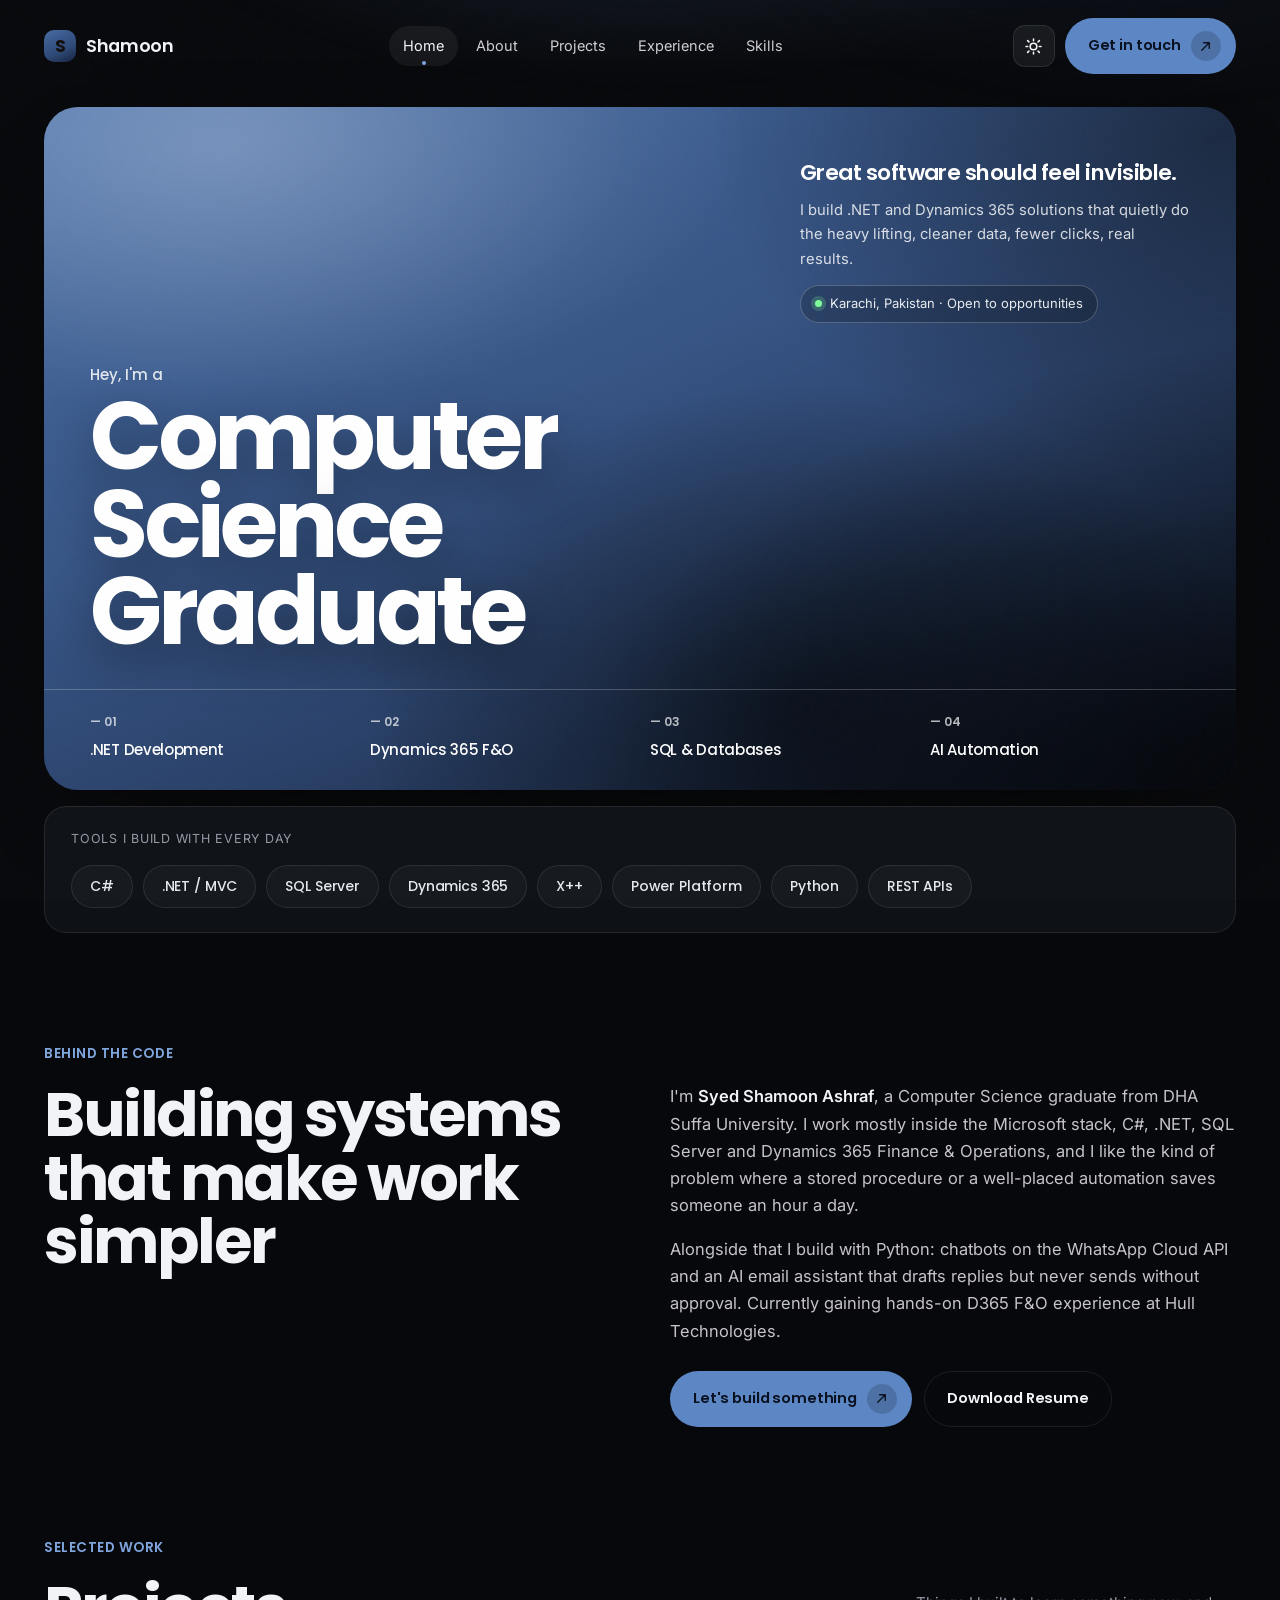
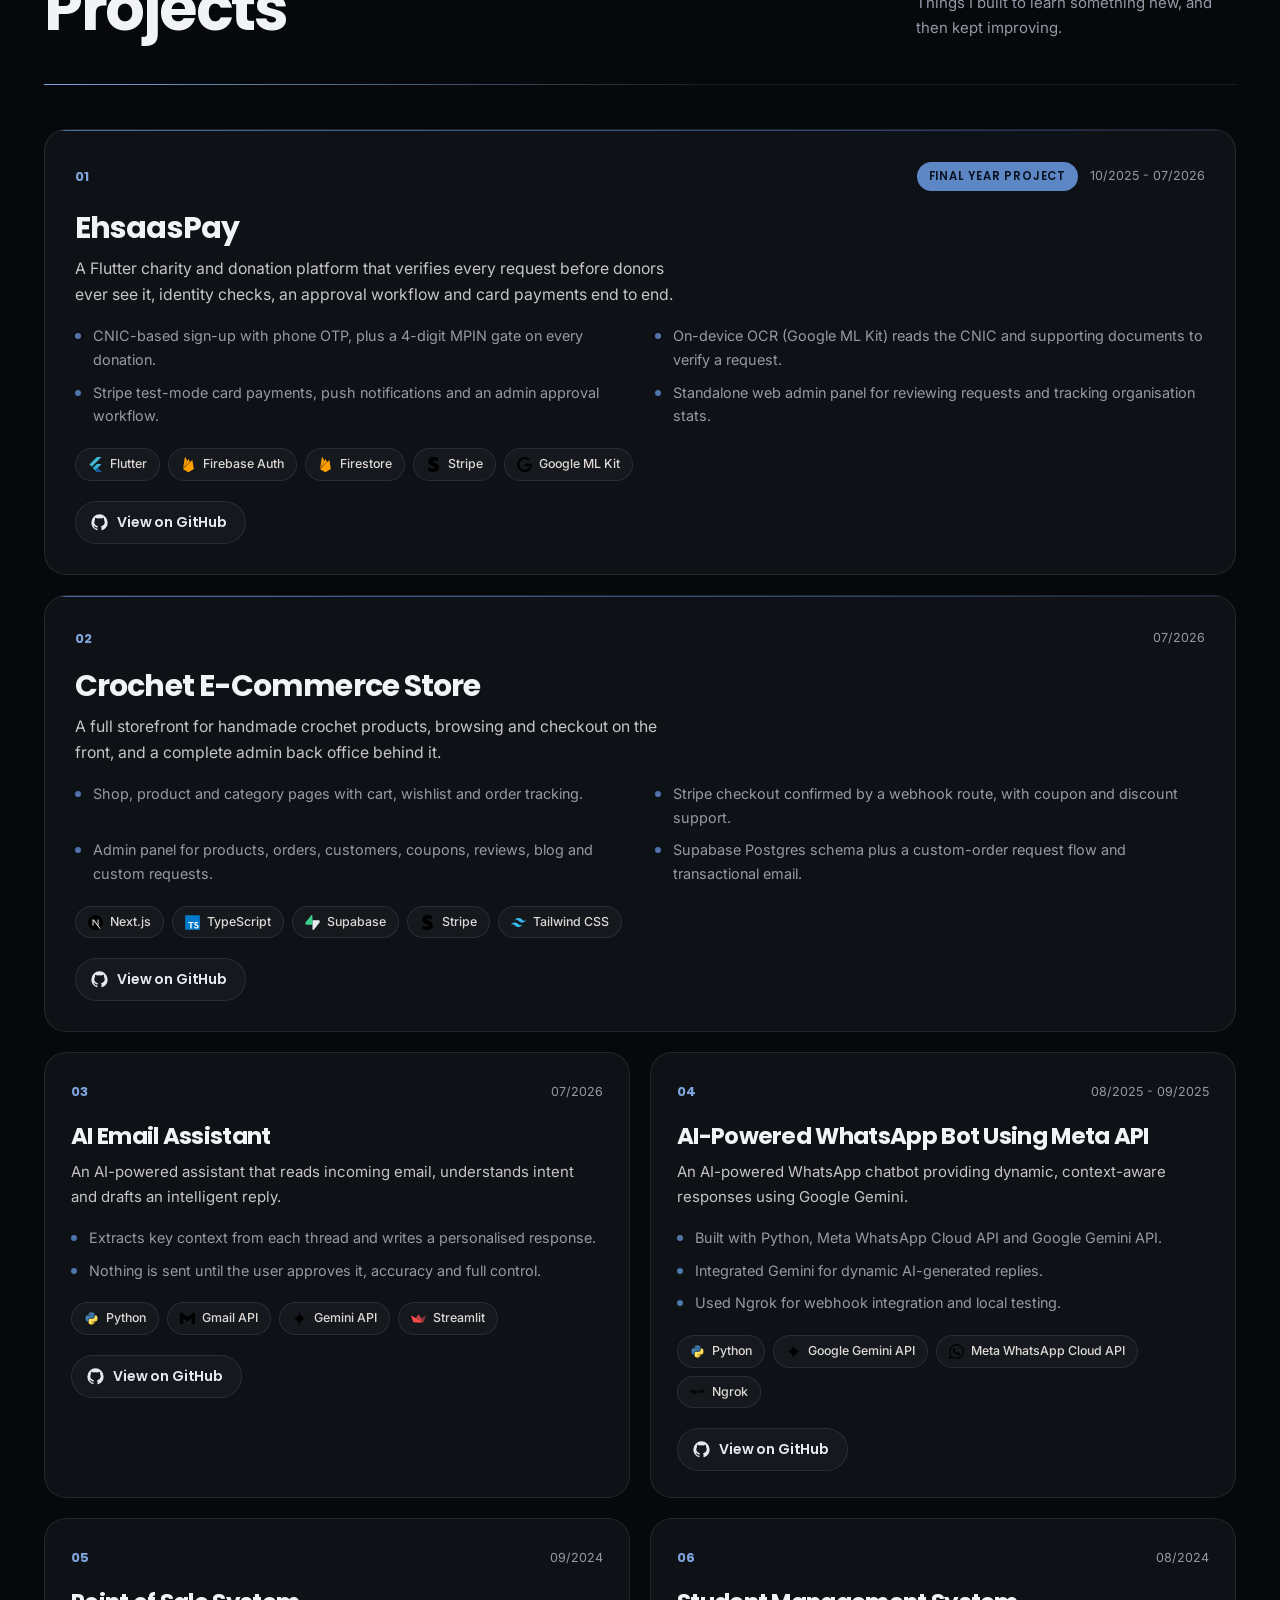
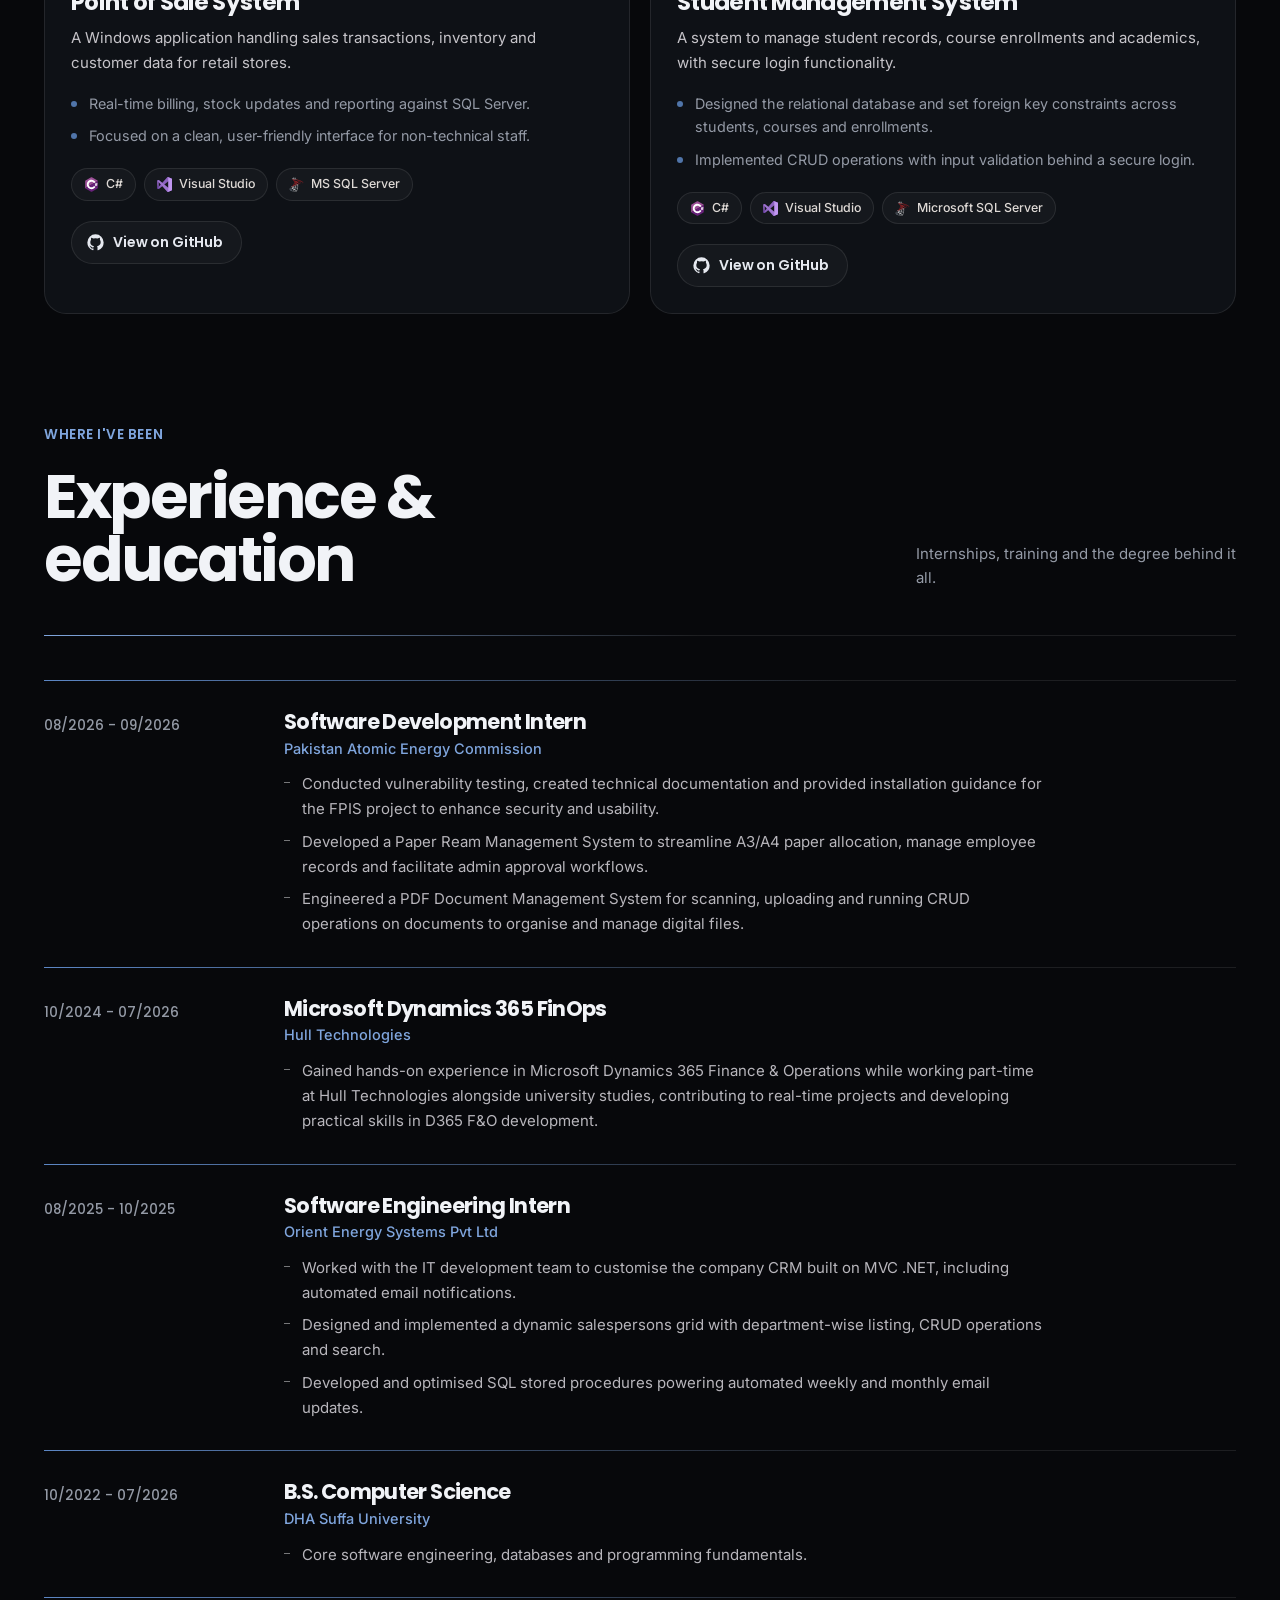
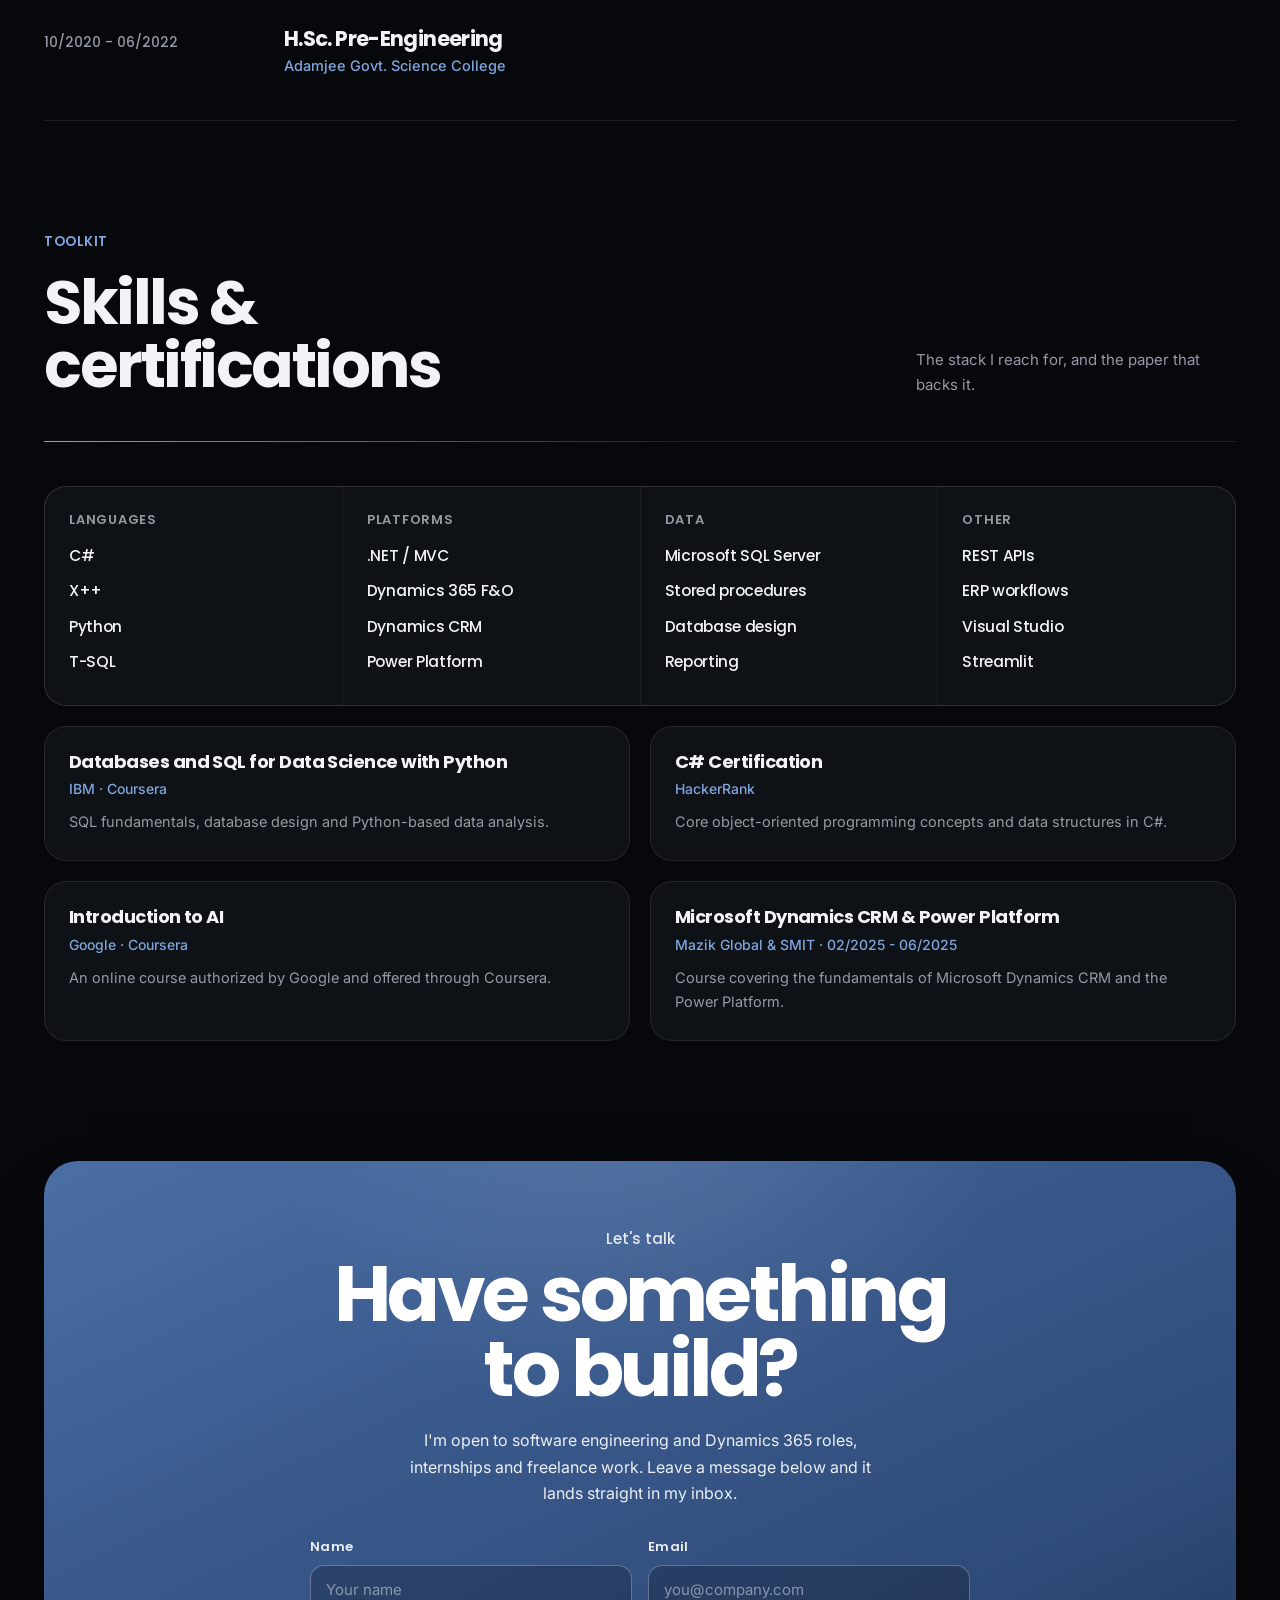
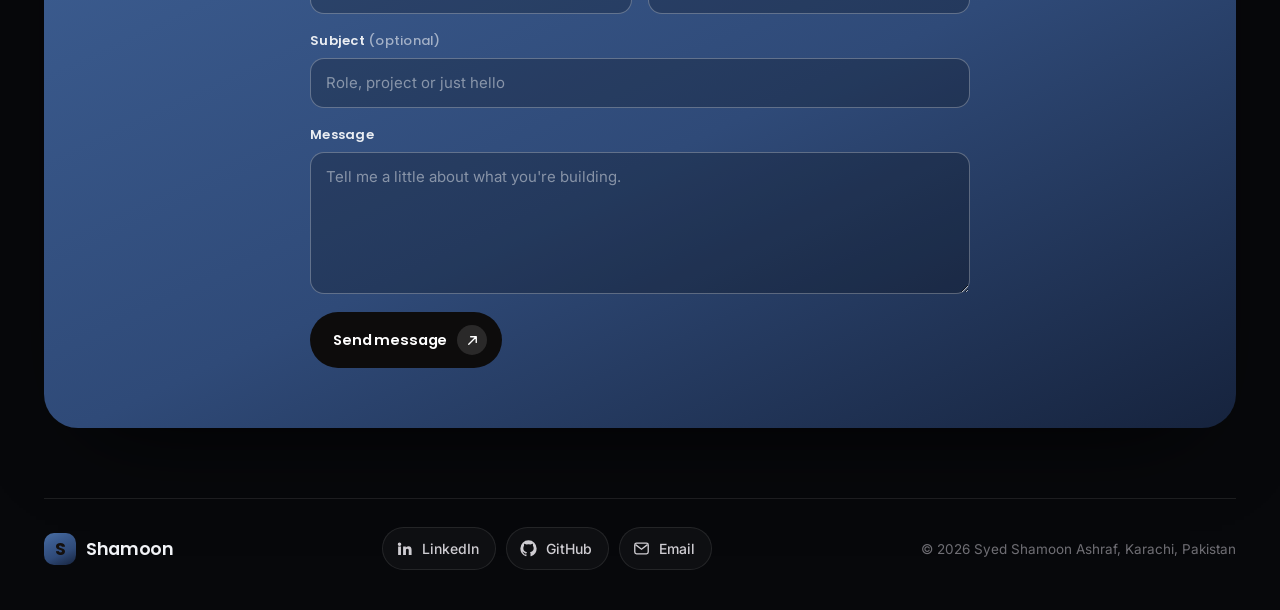
==== commit b942db23: "Add layout editing, editable links and one-colour themes to /admin - Move, duplicate or remove any r" ====
--- a/index.html
+++ b/index.html
@@ -21,7 +21,8 @@
     var t = localStorage.getItem("theme");
     if (t === "light" || t === "dark") { d.setAttribute("data-theme", t); d.setAttribute("data-theme-source", "user"); }
   } catch (e) {}
-  if (/[?&]cms=edit\b/.test(location.search) || !window.fetch) return;
+  if (/[?&]cms=edit\b/.test(location.search)) { d.classList.add("cms-edit"); return; }
+  if (!window.fetch) return;
   d.classList.add("cms-pending");
   window.__cmsContent = fetch("/api/content", { headers: { Accept: "application/json" } })
     .then(function (r) { return r.ok ? r.json() : null; })
@@ -67,12 +68,12 @@
       <span class="brand-text" data-k="nav.2">Shamoon</span>
     </a>
 
-    <nav class="nav-links" id="navLinks">
-      <a href="#top" data-k="nav.3">Home</a>
-      <a href="#about" data-k="nav.4">About</a>
-      <a href="#projects" data-k="nav.5">Projects</a>
-      <a href="#experience" data-k="nav.6">Experience</a>
-      <a href="#skills" data-k="nav.7">Skills</a>
+    <nav class="nav-links" id="navLinks" data-list="nav-l1" data-list-label="Menu link">
+      <a href="#top" data-k="nav.3" data-item="nav-i1">Home</a>
+      <a href="#about" data-k="nav.4" data-item="nav-i2">About</a>
+      <a href="#projects" data-k="nav.5" data-item="nav-i3">Projects</a>
+      <a href="#experience" data-k="nav.6" data-item="nav-i4">Experience</a>
+      <a href="#skills" data-k="nav.7" data-item="nav-i5">Skills</a>
     </nav>
 
     <div class="nav-actions">
@@ -93,10 +94,10 @@
   </div>
 </header>
 
-<main id="top">
+<main id="top" data-list="page-l1" data-list-label="Section">
 
   <!-- ============ HERO ============ -->
-  <section class="hero shell">
+  <section class="hero shell" data-item="sec-hero" data-nodup="">
     <div class="hero-card">
       <div class="hero-tint" aria-hidden="true"></div>
 
@@ -119,32 +120,32 @@
         </div>
       </div>
 
-      <ul class="hero-services">
-        <li><span class="num" data-k="hero.8">01</span><span class="lbl" data-k="hero.9">.NET Development</span></li>
-        <li><span class="num" data-k="hero.10">02</span><span class="lbl" data-k="hero.11">Dynamics 365 F&amp;O</span></li>
-        <li><span class="num" data-k="hero.12">03</span><span class="lbl" data-k="hero.13">SQL &amp; Databases</span></li>
-        <li><span class="num" data-k="hero.14">04</span><span class="lbl" data-k="hero.15">AI Automation</span></li>
+      <ul class="hero-services" data-list="hero-l1" data-list-label="Service">
+        <li data-item="hero-i1"><span class="num" data-k="hero.8">01</span><span class="lbl" data-k="hero.9">.NET Development</span></li>
+        <li data-item="hero-i2"><span class="num" data-k="hero.10">02</span><span class="lbl" data-k="hero.11">Dynamics 365 F&amp;O</span></li>
+        <li data-item="hero-i3"><span class="num" data-k="hero.12">03</span><span class="lbl" data-k="hero.13">SQL &amp; Databases</span></li>
+        <li data-item="hero-i4"><span class="num" data-k="hero.14">04</span><span class="lbl" data-k="hero.15">AI Automation</span></li>
       </ul>
     </div>
 
     <!-- tech strip -->
     <div class="strip reveal">
       <p class="strip-label" data-k="hero.16">Tools I build with every day</p>
-      <div class="strip-set">
-        <span class="chip" data-k="hero.17">C#</span>
-        <span class="chip" data-k="hero.18">.NET / MVC</span>
-        <span class="chip" data-k="hero.19">SQL Server</span>
-        <span class="chip" data-k="hero.20">Dynamics 365</span>
-        <span class="chip" data-k="hero.21">X++</span>
-        <span class="chip" data-k="hero.22">Power Platform</span>
-        <span class="chip" data-k="hero.23">Python</span>
-        <span class="chip" data-k="hero.24">REST APIs</span>
+      <div class="strip-set" data-list="hero-l2" data-list-label="Tool">
+        <span class="chip" data-k="hero.17" data-item="hero-i5">C#</span>
+        <span class="chip" data-k="hero.18" data-item="hero-i6">.NET / MVC</span>
+        <span class="chip" data-k="hero.19" data-item="hero-i7">SQL Server</span>
+        <span class="chip" data-k="hero.20" data-item="hero-i8">Dynamics 365</span>
+        <span class="chip" data-k="hero.21" data-item="hero-i9">X++</span>
+        <span class="chip" data-k="hero.22" data-item="hero-i10">Power Platform</span>
+        <span class="chip" data-k="hero.23" data-item="hero-i11">Python</span>
+        <span class="chip" data-k="hero.24" data-item="hero-i12">REST APIs</span>
       </div>
     </div>
   </section>
 
   <!-- ============ ABOUT ============ -->
-  <section class="section shell" id="about">
+  <section class="section shell" id="about" data-item="sec-about">
     <p class="kicker reveal" data-k="about.1">Behind the Code</p>
     <div class="about-grid">
       <h2 class="display reveal" data-k="about.2">Building systems<br />that make work<br />simpler</h2>
@@ -161,14 +162,14 @@
           an AI email assistant that drafts replies but never sends without approval.
           Currently gaining hands-on D365 F&amp;O experience at Hull Technologies.
         </p>
-        <div class="about-cta">
-          <a class="btn btn-primary" href="#contact">
+        <div class="about-cta" data-list="about-l1" data-list-label="Button">
+          <a class="btn btn-primary" href="#contact" data-item="about-i1">
             <span data-k="about.5">Let's build something</span>
             <span class="btn-icon" aria-hidden="true">
               <svg viewBox="0 0 24 24" fill="none"><path d="M6 18 18 6M18 6H9M18 6v9" stroke="currentColor" stroke-width="2.2" stroke-linecap="round" stroke-linejoin="round"/></svg>
             </span>
           </a>
-          <a class="btn btn-ghost" href="/api/resume" download="Syed-Shamoon-Ashraf-Resume.pdf" data-k="about.6">Download Resume</a>
+          <a class="btn btn-ghost" href="/api/resume" download="Syed-Shamoon-Ashraf-Resume.pdf" data-k="about.6" data-item="about-i2">Download Resume</a>
         </div>
       </div>
     </div>
@@ -176,7 +177,7 @@
   </section>
 
   <!-- ============ PROJECTS ============ -->
-  <section class="section shell" id="projects">
+  <section class="section shell" id="projects" data-item="sec-projects">
     <div class="section-head">
       <div>
         <p class="kicker reveal" data-k="projects.1">Selected Work</p>
@@ -185,8 +186,8 @@
       <p class="section-note reveal" data-k="projects.3">Things I built to learn something new, and then kept improving.</p>
     </div>
 
-    <div class="projects">
-      <article class="project project-featured reveal">
+    <div class="projects" data-list="projects-l1" data-list-label="Project">
+      <article class="project project-featured reveal" data-item="projects-i1">
         <div class="project-top">
           <span class="project-num" data-k="projects.4">01</span>
           <div class="project-top-right">
@@ -200,14 +201,14 @@
           donors ever see it, identity checks, an approval workflow and card payments
           end to end.
         </p>
-        <ul class="project-points">
-          <li data-k="projects.9">CNIC-based sign-up with phone OTP, plus a 4-digit MPIN gate on every donation.</li>
-          <li data-k="projects.10">On-device OCR (Google ML Kit) reads the CNIC and supporting documents to verify a request.</li>
-          <li data-k="projects.11">Stripe test-mode card payments, push notifications and an admin approval workflow.</li>
-          <li data-k="projects.12">Standalone web admin panel for reviewing requests and tracking organisation stats.</li>
+        <ul class="project-points" data-list="projects-l2" data-list-label="Point">
+          <li data-k="projects.9" data-item="projects-i7">CNIC-based sign-up with phone OTP, plus a 4-digit MPIN gate on every donation.</li>
+          <li data-k="projects.10" data-item="projects-i8">On-device OCR (Google ML Kit) reads the CNIC and supporting documents to verify a request.</li>
+          <li data-k="projects.11" data-item="projects-i9">Stripe test-mode card payments, push notifications and an admin approval workflow.</li>
+          <li data-k="projects.12" data-item="projects-i10">Standalone web admin panel for reviewing requests and tracking organisation stats.</li>
         </ul>
-        <div class="tags">
-          <span data-k="projects.13">Flutter</span><span data-k="projects.14">Firebase Auth</span><span data-k="projects.15">Firestore</span><span data-k="projects.16">Stripe</span><span data-k="projects.17">Google ML Kit</span>
+        <div class="tags" data-list="projects-l3" data-list-label="Tag">
+          <span data-k="projects.13" data-item="projects-i11">Flutter</span><span data-k="projects.14" data-item="projects-i12">Firebase Auth</span><span data-k="projects.15" data-item="projects-i13">Firestore</span><span data-k="projects.16" data-item="projects-i14">Stripe</span><span data-k="projects.17" data-item="projects-i15">Google ML Kit</span>
         </div>
         <a class="project-link" href="https://github.com/ShamoonAsh/EhsaasPay" target="_blank" rel="noopener">
           <svg viewBox="0 0 24 24" fill="currentColor" aria-hidden="true"><path d="M12 .5A11.5 11.5 0 0 0 .5 12a11.5 11.5 0 0 0 7.86 10.92c.58.1.79-.25.79-.55v-1.94c-3.2.7-3.88-1.54-3.88-1.54-.53-1.34-1.29-1.7-1.29-1.7-1.05-.72.08-.7.08-.7 1.16.08 1.77 1.19 1.77 1.19 1.03 1.77 2.71 1.26 3.37.96.1-.75.4-1.26.73-1.55-2.56-.29-5.25-1.28-5.25-5.7 0-1.26.45-2.29 1.19-3.1-.12-.29-.51-1.46.11-3.05 0 0 .96-.31 3.15 1.18a10.9 10.9 0 0 1 5.74 0c2.18-1.49 3.14-1.18 3.14-1.18.63 1.59.24 2.76.12 3.05.74.81 1.19 1.84 1.19 3.1 0 4.43-2.7 5.4-5.27 5.69.42.36.79 1.07.79 2.15v3.19c0 .3.2.66.8.55A11.5 11.5 0 0 0 23.5 12A11.5 11.5 0 0 0 12 .5Z"/></svg>
@@ -215,7 +216,7 @@
         </a>
       </article>
 
-      <article class="project project-featured reveal">
+      <article class="project project-featured reveal" data-item="projects-i2">
         <div class="project-top">
           <span class="project-num" data-k="projects.19">02</span>
           <span class="project-date" data-k="projects.20">07/2026</span>
@@ -225,14 +226,14 @@
           A full storefront for handmade crochet products, browsing and checkout on
           the front, and a complete admin back office behind it.
         </p>
-        <ul class="project-points">
-          <li data-k="projects.23">Shop, product and category pages with cart, wishlist and order tracking.</li>
-          <li data-k="projects.24">Stripe checkout confirmed by a webhook route, with coupon and discount support.</li>
-          <li data-k="projects.25">Admin panel for products, orders, customers, coupons, reviews, blog and custom requests.</li>
-          <li data-k="projects.26">Supabase Postgres schema plus a custom-order request flow and transactional email.</li>
+        <ul class="project-points" data-list="projects-l4" data-list-label="Point">
+          <li data-k="projects.23" data-item="projects-i16">Shop, product and category pages with cart, wishlist and order tracking.</li>
+          <li data-k="projects.24" data-item="projects-i17">Stripe checkout confirmed by a webhook route, with coupon and discount support.</li>
+          <li data-k="projects.25" data-item="projects-i18">Admin panel for products, orders, customers, coupons, reviews, blog and custom requests.</li>
+          <li data-k="projects.26" data-item="projects-i19">Supabase Postgres schema plus a custom-order request flow and transactional email.</li>
         </ul>
-        <div class="tags">
-          <span data-k="projects.27">Next.js</span><span data-k="projects.28">TypeScript</span><span data-k="projects.29">Supabase</span><span data-k="projects.30">Stripe</span><span data-k="projects.31">Tailwind CSS</span>
+        <div class="tags" data-list="projects-l5" data-list-label="Tag">
+          <span data-k="projects.27" data-item="projects-i20">Next.js</span><span data-k="projects.28" data-item="projects-i21">TypeScript</span><span data-k="projects.29" data-item="projects-i22">Supabase</span><span data-k="projects.30" data-item="projects-i23">Stripe</span><span data-k="projects.31" data-item="projects-i24">Tailwind CSS</span>
         </div>
         <a class="project-link" href="https://github.com/ShamoonAsh/ecommerce-crochet-website" target="_blank" rel="noopener">
           <svg viewBox="0 0 24 24" fill="currentColor" aria-hidden="true"><path d="M12 .5A11.5 11.5 0 0 0 .5 12a11.5 11.5 0 0 0 7.86 10.92c.58.1.79-.25.79-.55v-1.94c-3.2.7-3.88-1.54-3.88-1.54-.53-1.34-1.29-1.7-1.29-1.7-1.05-.72.08-.7.08-.7 1.16.08 1.77 1.19 1.77 1.19 1.03 1.77 2.71 1.26 3.37.96.1-.75.4-1.26.73-1.55-2.56-.29-5.25-1.28-5.25-5.7 0-1.26.45-2.29 1.19-3.1-.12-.29-.51-1.46.11-3.05 0 0 .96-.31 3.15 1.18a10.9 10.9 0 0 1 5.74 0c2.18-1.49 3.14-1.18 3.14-1.18.63 1.59.24 2.76.12 3.05.74.81 1.19 1.84 1.19 3.1 0 4.43-2.7 5.4-5.27 5.69.42.36.79 1.07.79 2.15v3.19c0 .3.2.66.8.55A11.5 11.5 0 0 0 23.5 12A11.5 11.5 0 0 0 12 .5Z"/></svg>
@@ -240,7 +241,7 @@
         </a>
       </article>
 
-      <article class="project reveal">
+      <article class="project reveal" data-item="projects-i3">
         <div class="project-top">
           <span class="project-num" data-k="projects.33">03</span>
           <span class="project-date" data-k="projects.34">07/2026</span>
@@ -250,12 +251,12 @@
           An AI-powered assistant that reads incoming email, understands intent and
           drafts an intelligent reply.
         </p>
-        <ul class="project-points">
-          <li data-k="projects.37">Extracts key context from each thread and writes a personalised response.</li>
-          <li data-k="projects.38">Nothing is sent until the user approves it, accuracy and full control.</li>
+        <ul class="project-points" data-list="projects-l6" data-list-label="Point">
+          <li data-k="projects.37" data-item="projects-i25">Extracts key context from each thread and writes a personalised response.</li>
+          <li data-k="projects.38" data-item="projects-i26">Nothing is sent until the user approves it, accuracy and full control.</li>
         </ul>
-        <div class="tags">
-          <span data-k="projects.39">Python</span><span data-k="projects.40">Gmail API</span><span data-k="projects.41">Gemini API</span><span data-k="projects.42">Streamlit</span>
+        <div class="tags" data-list="projects-l7" data-list-label="Tag">
+          <span data-k="projects.39" data-item="projects-i27">Python</span><span data-k="projects.40" data-item="projects-i28">Gmail API</span><span data-k="projects.41" data-item="projects-i29">Gemini API</span><span data-k="projects.42" data-item="projects-i30">Streamlit</span>
         </div>
         <a class="project-link" href="https://github.com/ShamoonAsh/EmailAssistant" target="_blank" rel="noopener">
           <svg viewBox="0 0 24 24" fill="currentColor" aria-hidden="true"><path d="M12 .5A11.5 11.5 0 0 0 .5 12a11.5 11.5 0 0 0 7.86 10.92c.58.1.79-.25.79-.55v-1.94c-3.2.7-3.88-1.54-3.88-1.54-.53-1.34-1.29-1.7-1.29-1.7-1.05-.72.08-.7.08-.7 1.16.08 1.77 1.19 1.77 1.19 1.03 1.77 2.71 1.26 3.37.96.1-.75.4-1.26.73-1.55-2.56-.29-5.25-1.28-5.25-5.7 0-1.26.45-2.29 1.19-3.1-.12-.29-.51-1.46.11-3.05 0 0 .96-.31 3.15 1.18a10.9 10.9 0 0 1 5.74 0c2.18-1.49 3.14-1.18 3.14-1.18.63 1.59.24 2.76.12 3.05.74.81 1.19 1.84 1.19 3.1 0 4.43-2.7 5.4-5.27 5.69.42.36.79 1.07.79 2.15v3.19c0 .3.2.66.8.55A11.5 11.5 0 0 0 23.5 12A11.5 11.5 0 0 0 12 .5Z"/></svg>
@@ -263,7 +264,7 @@
         </a>
       </article>
 
-      <article class="project reveal">
+      <article class="project reveal" data-item="projects-i4">
         <div class="project-top">
           <span class="project-num" data-k="projects.44">04</span>
           <span class="project-date" data-k="projects.45">08/2025 - 09/2025</span>
@@ -273,13 +274,13 @@
           An AI-powered WhatsApp chatbot providing dynamic, context-aware
           responses using Google Gemini.
         </p>
-        <ul class="project-points">
-          <li data-k="projects.48">Built with Python, Meta WhatsApp Cloud API and Google Gemini API.</li>
-          <li data-k="projects.49">Integrated Gemini for dynamic AI-generated replies.</li>
-          <li data-k="projects.50">Used Ngrok for webhook integration and local testing.</li>
+        <ul class="project-points" data-list="projects-l8" data-list-label="Point">
+          <li data-k="projects.48" data-item="projects-i31">Built with Python, Meta WhatsApp Cloud API and Google Gemini API.</li>
+          <li data-k="projects.49" data-item="projects-i32">Integrated Gemini for dynamic AI-generated replies.</li>
+          <li data-k="projects.50" data-item="projects-i33">Used Ngrok for webhook integration and local testing.</li>
         </ul>
-        <div class="tags">
-          <span data-k="projects.51">Python</span><span data-k="projects.52">Google Gemini API</span><span data-k="projects.53">Meta WhatsApp Cloud API</span><span data-k="projects.54">Ngrok</span>
+        <div class="tags" data-list="projects-l9" data-list-label="Tag">
+          <span data-k="projects.51" data-item="projects-i34">Python</span><span data-k="projects.52" data-item="projects-i35">Google Gemini API</span><span data-k="projects.53" data-item="projects-i36">Meta WhatsApp Cloud API</span><span data-k="projects.54" data-item="projects-i37">Ngrok</span>
         </div>
         <a class="project-link" href="https://github.com/ShamoonAsh/AIPoweredWhatsappBot" target="_blank" rel="noopener">
           <svg viewBox="0 0 24 24" fill="currentColor" aria-hidden="true"><path d="M12 .5A11.5 11.5 0 0 0 .5 12a11.5 11.5 0 0 0 7.86 10.92c.58.1.79-.25.79-.55v-1.94c-3.2.7-3.88-1.54-3.88-1.54-.53-1.34-1.29-1.7-1.29-1.7-1.05-.72.08-.7.08-.7 1.16.08 1.77 1.19 1.77 1.19 1.03 1.77 2.71 1.26 3.37.96.1-.75.4-1.26.73-1.55-2.56-.29-5.25-1.28-5.25-5.7 0-1.26.45-2.29 1.19-3.1-.12-.29-.51-1.46.11-3.05 0 0 .96-.31 3.15 1.18a10.9 10.9 0 0 1 5.74 0c2.18-1.49 3.14-1.18 3.14-1.18.63 1.59.24 2.76.12 3.05.74.81 1.19 1.84 1.19 3.1 0 4.43-2.7 5.4-5.27 5.69.42.36.79 1.07.79 2.15v3.19c0 .3.2.66.8.55A11.5 11.5 0 0 0 23.5 12A11.5 11.5 0 0 0 12 .5Z"/></svg>
@@ -287,7 +288,7 @@
         </a>
       </article>
 
-      <article class="project reveal">
+      <article class="project reveal" data-item="projects-i5">
         <div class="project-top">
           <span class="project-num" data-k="projects.56">05</span>
           <span class="project-date" data-k="projects.57">09/2024</span>
@@ -297,12 +298,12 @@
           A Windows application handling sales transactions, inventory and customer
           data for retail stores.
         </p>
-        <ul class="project-points">
-          <li data-k="projects.60">Real-time billing, stock updates and reporting against SQL Server.</li>
-          <li data-k="projects.61">Focused on a clean, user-friendly interface for non-technical staff.</li>
+        <ul class="project-points" data-list="projects-l10" data-list-label="Point">
+          <li data-k="projects.60" data-item="projects-i38">Real-time billing, stock updates and reporting against SQL Server.</li>
+          <li data-k="projects.61" data-item="projects-i39">Focused on a clean, user-friendly interface for non-technical staff.</li>
         </ul>
-        <div class="tags">
-          <span data-k="projects.62">C#</span><span data-k="projects.63">Visual Studio</span><span data-k="projects.64">MS SQL Server</span>
+        <div class="tags" data-list="projects-l11" data-list-label="Tag">
+          <span data-k="projects.62" data-item="projects-i40">C#</span><span data-k="projects.63" data-item="projects-i41">Visual Studio</span><span data-k="projects.64" data-item="projects-i42">MS SQL Server</span>
         </div>
         <a class="project-link" href="https://github.com/ShamoonAsh/Point-of-Sale" target="_blank" rel="noopener">
           <svg viewBox="0 0 24 24" fill="currentColor" aria-hidden="true"><path d="M12 .5A11.5 11.5 0 0 0 .5 12a11.5 11.5 0 0 0 7.86 10.92c.58.1.79-.25.79-.55v-1.94c-3.2.7-3.88-1.54-3.88-1.54-.53-1.34-1.29-1.7-1.29-1.7-1.05-.72.08-.7.08-.7 1.16.08 1.77 1.19 1.77 1.19 1.03 1.77 2.71 1.26 3.37.96.1-.75.4-1.26.73-1.55-2.56-.29-5.25-1.28-5.25-5.7 0-1.26.45-2.29 1.19-3.1-.12-.29-.51-1.46.11-3.05 0 0 .96-.31 3.15 1.18a10.9 10.9 0 0 1 5.74 0c2.18-1.49 3.14-1.18 3.14-1.18.63 1.59.24 2.76.12 3.05.74.81 1.19 1.84 1.19 3.1 0 4.43-2.7 5.4-5.27 5.69.42.36.79 1.07.79 2.15v3.19c0 .3.2.66.8.55A11.5 11.5 0 0 0 23.5 12A11.5 11.5 0 0 0 12 .5Z"/></svg>
@@ -310,7 +311,7 @@
         </a>
       </article>
 
-      <article class="project reveal">
+      <article class="project reveal" data-item="projects-i6">
         <div class="project-top">
           <span class="project-num" data-k="projects.66">06</span>
           <span class="project-date" data-k="projects.67">08/2024</span>
@@ -320,12 +321,12 @@
           A system to manage student records, course enrollments and academics,
           with secure login functionality.
         </p>
-        <ul class="project-points">
-          <li data-k="projects.70">Designed the relational database and set foreign key constraints across students, courses and enrollments.</li>
-          <li data-k="projects.71">Implemented CRUD operations with input validation behind a secure login.</li>
+        <ul class="project-points" data-list="projects-l12" data-list-label="Point">
+          <li data-k="projects.70" data-item="projects-i43">Designed the relational database and set foreign key constraints across students, courses and enrollments.</li>
+          <li data-k="projects.71" data-item="projects-i44">Implemented CRUD operations with input validation behind a secure login.</li>
         </ul>
-        <div class="tags">
-          <span data-k="projects.72">C#</span><span data-k="projects.73">Visual Studio</span><span data-k="projects.74">Microsoft SQL Server</span>
+        <div class="tags" data-list="projects-l13" data-list-label="Tag">
+          <span data-k="projects.72" data-item="projects-i45">C#</span><span data-k="projects.73" data-item="projects-i46">Visual Studio</span><span data-k="projects.74" data-item="projects-i47">Microsoft SQL Server</span>
         </div>
         <a class="project-link" href="https://github.com/ShamoonAsh/Student-Management-and-Enrollnment-System" target="_blank" rel="noopener">
           <svg viewBox="0 0 24 24" fill="currentColor" aria-hidden="true"><path d="M12 .5A11.5 11.5 0 0 0 .5 12a11.5 11.5 0 0 0 7.86 10.92c.58.1.79-.25.79-.55v-1.94c-3.2.7-3.88-1.54-3.88-1.54-.53-1.34-1.29-1.7-1.29-1.7-1.05-.72.08-.7.08-.7 1.16.08 1.77 1.19 1.77 1.19 1.03 1.77 2.71 1.26 3.37.96.1-.75.4-1.26.73-1.55-2.56-.29-5.25-1.28-5.25-5.7 0-1.26.45-2.29 1.19-3.1-.12-.29-.51-1.46.11-3.05 0 0 .96-.31 3.15 1.18a10.9 10.9 0 0 1 5.74 0c2.18-1.49 3.14-1.18 3.14-1.18.63 1.59.24 2.76.12 3.05.74.81 1.19 1.84 1.19 3.1 0 4.43-2.7 5.4-5.27 5.69.42.36.79 1.07.79 2.15v3.19c0 .3.2.66.8.55A11.5 11.5 0 0 0 23.5 12A11.5 11.5 0 0 0 12 .5Z"/></svg>
@@ -336,7 +337,7 @@
   </section>
 
   <!-- ============ EXPERIENCE ============ -->
-  <section class="section shell" id="experience">
+  <section class="section shell" id="experience" data-item="sec-experience">
     <div class="section-head">
       <div>
         <p class="kicker reveal" data-k="experience.1">Where I've Been</p>
@@ -345,56 +346,56 @@
       <p class="section-note reveal" data-k="experience.3">Internships, training and the degree behind it all.</p>
     </div>
 
-    <div class="timeline">
-      <div class="tl-item reveal">
+    <div class="timeline" data-list="experience-l1" data-list-label="Entry">
+      <div class="tl-item reveal" data-item="experience-i1">
         <div class="tl-when" data-k="experience.4">08/2026 - 09/2026</div>
         <div class="tl-body">
           <h3 data-k="experience.5">Software Development Intern</h3>
           <p class="tl-org" data-k="experience.6">Pakistan Atomic Energy Commission</p>
-          <ul>
-            <li data-k="experience.7">Conducted vulnerability testing, created technical documentation and provided installation guidance for the FPIS project to enhance security and usability.</li>
-            <li data-k="experience.8">Developed a Paper Ream Management System to streamline A3/A4 paper allocation, manage employee records and facilitate admin approval workflows.</li>
-            <li data-k="experience.9">Engineered a PDF Document Management System for scanning, uploading and running CRUD operations on documents to organise and manage digital files.</li>
+          <ul data-list="experience-l2" data-list-label="Point">
+            <li data-k="experience.7" data-item="experience-i6">Conducted vulnerability testing, created technical documentation and provided installation guidance for the FPIS project to enhance security and usability.</li>
+            <li data-k="experience.8" data-item="experience-i7">Developed a Paper Ream Management System to streamline A3/A4 paper allocation, manage employee records and facilitate admin approval workflows.</li>
+            <li data-k="experience.9" data-item="experience-i8">Engineered a PDF Document Management System for scanning, uploading and running CRUD operations on documents to organise and manage digital files.</li>
           </ul>
         </div>
       </div>
 
-      <div class="tl-item reveal">
+      <div class="tl-item reveal" data-item="experience-i2">
         <div class="tl-when" data-k="experience.10">10/2024 - 07/2026</div>
         <div class="tl-body">
           <h3 data-k="experience.11">Microsoft Dynamics 365 FinOps</h3>
           <p class="tl-org" data-k="experience.12">Hull Technologies</p>
-          <ul>
-            <li data-k="experience.13">Gained hands-on experience in Microsoft Dynamics 365 Finance &amp; Operations while working part-time at Hull Technologies alongside university studies, contributing to real-time projects and developing practical skills in D365 F&amp;O development.</li>
+          <ul data-list="experience-l3" data-list-label="Point">
+            <li data-k="experience.13" data-item="experience-i9">Gained hands-on experience in Microsoft Dynamics 365 Finance &amp; Operations while working part-time at Hull Technologies alongside university studies, contributing to real-time projects and developing practical skills in D365 F&amp;O development.</li>
           </ul>
         </div>
       </div>
 
-      <div class="tl-item reveal">
+      <div class="tl-item reveal" data-item="experience-i3">
         <div class="tl-when" data-k="experience.14">08/2025 - 10/2025</div>
         <div class="tl-body">
           <h3 data-k="experience.15">Software Engineering Intern</h3>
           <p class="tl-org" data-k="experience.16">Orient Energy Systems Pvt Ltd</p>
-          <ul>
-            <li data-k="experience.17">Worked with the IT development team to customise the company CRM built on MVC .NET, including automated email notifications.</li>
-            <li data-k="experience.18">Designed and implemented a dynamic salespersons grid with department-wise listing, CRUD operations and search.</li>
-            <li data-k="experience.19">Developed and optimised SQL stored procedures powering automated weekly and monthly email updates.</li>
+          <ul data-list="experience-l4" data-list-label="Point">
+            <li data-k="experience.17" data-item="experience-i10">Worked with the IT development team to customise the company CRM built on MVC .NET, including automated email notifications.</li>
+            <li data-k="experience.18" data-item="experience-i11">Designed and implemented a dynamic salespersons grid with department-wise listing, CRUD operations and search.</li>
+            <li data-k="experience.19" data-item="experience-i12">Developed and optimised SQL stored procedures powering automated weekly and monthly email updates.</li>
           </ul>
         </div>
       </div>
 
-      <div class="tl-item reveal">
+      <div class="tl-item reveal" data-item="experience-i4">
         <div class="tl-when" data-k="experience.20">10/2022 - 07/2026</div>
         <div class="tl-body">
           <h3 data-k="experience.21">B.S. Computer Science</h3>
           <p class="tl-org" data-k="experience.22">DHA Suffa University</p>
-          <ul>
-            <li data-k="experience.23">Core software engineering, databases and programming fundamentals.</li>
+          <ul data-list="experience-l5" data-list-label="Point">
+            <li data-k="experience.23" data-item="experience-i13">Core software engineering, databases and programming fundamentals.</li>
           </ul>
         </div>
       </div>
 
-      <div class="tl-item reveal">
+      <div class="tl-item reveal" data-item="experience-i5">
         <div class="tl-when" data-k="experience.24">10/2020 - 06/2022</div>
         <div class="tl-body">
           <h3 data-k="experience.25">H.Sc. Pre-Engineering</h3>
@@ -405,7 +406,7 @@
   </section>
 
   <!-- ============ SKILLS + CERTS ============ -->
-  <section class="section shell" id="skills">
+  <section class="section shell" id="skills" data-item="sec-skills">
     <div class="section-head">
       <div>
         <p class="kicker reveal" data-k="skills.1">Toolkit</p>
@@ -414,42 +415,42 @@
       <p class="section-note reveal" data-k="skills.3">The stack I reach for, and the paper that backs it.</p>
     </div>
 
-    <div class="skills-grid reveal">
-      <div class="skill-col">
+    <div class="skills-grid reveal" data-list="skills-l1" data-list-label="Skill group">
+      <div class="skill-col" data-item="skills-i1">
         <h4 data-k="skills.4">Languages</h4>
-        <ul><li data-k="skills.5">C#</li><li data-k="skills.6">X++</li><li data-k="skills.7">Python</li><li data-k="skills.8">T-SQL</li></ul>
-      </div>
-      <div class="skill-col">
+        <ul data-list="skills-l2" data-list-label="Skill"><li data-k="skills.5" data-item="skills-i5">C#</li><li data-k="skills.6" data-item="skills-i6">X++</li><li data-k="skills.7" data-item="skills-i7">Python</li><li data-k="skills.8" data-item="skills-i8">T-SQL</li></ul>
+      </div>
+      <div class="skill-col" data-item="skills-i2">
         <h4 data-k="skills.9">Platforms</h4>
-        <ul><li data-k="skills.10">.NET / MVC</li><li data-k="skills.11">Dynamics 365 F&amp;O</li><li data-k="skills.12">Dynamics CRM</li><li data-k="skills.13">Power Platform</li></ul>
-      </div>
-      <div class="skill-col">
+        <ul data-list="skills-l3" data-list-label="Skill"><li data-k="skills.10" data-item="skills-i9">.NET / MVC</li><li data-k="skills.11" data-item="skills-i10">Dynamics 365 F&amp;O</li><li data-k="skills.12" data-item="skills-i11">Dynamics CRM</li><li data-k="skills.13" data-item="skills-i12">Power Platform</li></ul>
+      </div>
+      <div class="skill-col" data-item="skills-i3">
         <h4 data-k="skills.14">Data</h4>
-        <ul><li data-k="skills.15">Microsoft SQL Server</li><li data-k="skills.16">Stored procedures</li><li data-k="skills.17">Database design</li><li data-k="skills.18">Reporting</li></ul>
-      </div>
-      <div class="skill-col">
+        <ul data-list="skills-l4" data-list-label="Skill"><li data-k="skills.15" data-item="skills-i13">Microsoft SQL Server</li><li data-k="skills.16" data-item="skills-i14">Stored procedures</li><li data-k="skills.17" data-item="skills-i15">Database design</li><li data-k="skills.18" data-item="skills-i16">Reporting</li></ul>
+      </div>
+      <div class="skill-col" data-item="skills-i4">
         <h4 data-k="skills.19">Other</h4>
-        <ul><li data-k="skills.20">REST APIs</li><li data-k="skills.21">ERP workflows</li><li data-k="skills.22">Visual Studio</li><li data-k="skills.23">Streamlit</li></ul>
-      </div>
-    </div>
-
-    <div class="certs">
-      <article class="cert reveal">
+        <ul data-list="skills-l5" data-list-label="Skill"><li data-k="skills.20" data-item="skills-i17">REST APIs</li><li data-k="skills.21" data-item="skills-i18">ERP workflows</li><li data-k="skills.22" data-item="skills-i19">Visual Studio</li><li data-k="skills.23" data-item="skills-i20">Streamlit</li></ul>
+      </div>
+    </div>
+
+    <div class="certs" data-list="skills-l6" data-list-label="Certificate">
+      <article class="cert reveal" data-item="skills-i21">
         <h4 data-k="skills.24">Databases and SQL for Data Science with Python</h4>
         <p class="cert-org" data-k="skills.25">IBM &middot; Coursera</p>
         <p data-k="skills.26">SQL fundamentals, database design and Python-based data analysis.</p>
       </article>
-      <article class="cert reveal">
+      <article class="cert reveal" data-item="skills-i22">
         <h4 data-k="skills.27">C# Certification</h4>
         <p class="cert-org" data-k="skills.28">HackerRank</p>
         <p data-k="skills.29">Core object-oriented programming concepts and data structures in C#.</p>
       </article>
-      <article class="cert reveal">
+      <article class="cert reveal" data-item="skills-i23">
         <h4 data-k="skills.30">Introduction to AI</h4>
         <p class="cert-org" data-k="skills.31">Google &middot; Coursera</p>
         <p data-k="skills.32">An online course authorized by Google and offered through Coursera.</p>
       </article>
-      <article class="cert reveal">
+      <article class="cert reveal" data-item="skills-i24">
         <h4 data-k="skills.33">Microsoft Dynamics CRM &amp; Power Platform</h4>
         <p class="cert-org" data-k="skills.34">Mazik Global &amp; SMIT &middot; 02/2025 - 06/2025</p>
         <p data-k="skills.35">Course covering the fundamentals of Microsoft Dynamics CRM and the Power Platform.</p>
@@ -458,7 +459,7 @@
   </section>
 
   <!-- ============ CONTACT ============ -->
-  <section class="contact shell" id="contact">
+  <section class="contact shell" id="contact" data-item="sec-contact" data-nodup="">
     <div class="contact-card reveal">
       <div class="contact-tint" aria-hidden="true"></div>
       <p class="eyebrow" data-k="contact.1">Let's talk</p>
@@ -510,16 +511,16 @@
       <span class="brand-mark" data-k="footer.1">S</span>
       <span class="brand-text" data-k="footer.2">Shamoon</span>
     </a>
-    <nav class="footer-links">
-      <a class="social" href="https://www.linkedin.com/in/shamoonashraf/" target="_blank" rel="noopener" aria-label="LinkedIn">
+    <nav class="footer-links" data-list="footer-l1" data-list-label="Social link">
+      <a class="social" href="https://www.linkedin.com/in/shamoonashraf/" target="_blank" rel="noopener" aria-label="LinkedIn" data-item="footer-i1">
         <svg viewBox="0 0 24 24" fill="currentColor" aria-hidden="true"><path d="M4.98 3.5a2.5 2.5 0 1 1 0 5 2.5 2.5 0 0 1 0-5ZM3 9h4v12H3V9Zm7 0h3.8v1.7h.05c.53-1 1.83-2.05 3.77-2.05C20.9 8.65 22 10.6 22 14v7h-4v-6.2c0-1.55-.55-2.6-1.9-2.6-1.05 0-1.67.7-1.95 1.38-.1.24-.13.58-.13.92V21h-4V9Z"/></svg>
         <span data-k="footer.3">LinkedIn</span>
       </a>
-      <a class="social" href="https://github.com/ShamoonAsh" target="_blank" rel="noopener" aria-label="GitHub">
+      <a class="social" href="https://github.com/ShamoonAsh" target="_blank" rel="noopener" aria-label="GitHub" data-item="footer-i2">
         <svg viewBox="0 0 24 24" fill="currentColor" aria-hidden="true"><path d="M12 .5A11.5 11.5 0 0 0 .5 12a11.5 11.5 0 0 0 7.86 10.92c.58.1.79-.25.79-.55v-1.94c-3.2.7-3.88-1.54-3.88-1.54-.53-1.34-1.29-1.7-1.29-1.7-1.05-.72.08-.7.08-.7 1.16.08 1.77 1.19 1.77 1.19 1.03 1.77 2.71 1.26 3.37.96.1-.75.4-1.26.73-1.55-2.56-.29-5.25-1.28-5.25-5.7 0-1.26.45-2.29 1.19-3.1-.12-.29-.51-1.46.11-3.05 0 0 .96-.31 3.15 1.18a10.9 10.9 0 0 1 5.74 0c2.18-1.49 3.14-1.18 3.14-1.18.63 1.59.24 2.76.12 3.05.74.81 1.19 1.84 1.19 3.1 0 4.43-2.7 5.4-5.27 5.69.42.36.79 1.07.79 2.15v3.19c0 .3.2.66.8.55A11.5 11.5 0 0 0 23.5 12A11.5 11.5 0 0 0 12 .5Z"/></svg>
         <span data-k="footer.4">GitHub</span>
       </a>
-      <a class="social" id="emailLink" href="mailto:syedshamoon82@gmail.com" data-email="syedshamoon82@gmail.com" aria-label="Email">
+      <a class="social" id="emailLink" href="mailto:syedshamoon82@gmail.com" data-email="syedshamoon82@gmail.com" aria-label="Email" data-item="footer-i3">
         <svg viewBox="0 0 24 24" fill="none" stroke="currentColor" stroke-width="1.9" aria-hidden="true"><rect x="2.5" y="4.5" width="19" height="15" rx="2.5"/><path d="m3.5 6.5 8.5 6.5 8.5-6.5"/></svg>
         <span data-k="footer.5">Email</span>
       </a>
--- a/styles.css
+++ b/styles.css
@@ -32,8 +32,8 @@
   --nav-bg: rgba(7, 8, 11, 0.82);
   --menu-bg: rgba(12, 14, 19, 0.97);
   --float-bg: rgba(14, 17, 22, 0.86);
-  --scroll-thumb: #232d3d;
-  --scroll-thumb-hover: #35435c;
+  --scroll-thumb: color-mix(in srgb, var(--accent) 22%, var(--surface-2));
+  --scroll-thumb-hover: color-mix(in srgb, var(--accent) 38%, var(--surface-2));
   --grain-opacity: 0.032;
 
   /* hero + contact cards: blue in both themes, white text on top */
@@ -81,8 +81,8 @@
   --nav-bg: rgba(244, 246, 250, 0.86);
   --menu-bg: rgba(255, 255, 255, 0.98);
   --float-bg: rgba(255, 255, 255, 0.9);
-  --scroll-thumb: #c5cedb;
-  --scroll-thumb-hover: #a9b5c6;
+  --scroll-thumb: color-mix(in srgb, var(--accent) 22%, #c9ced6);
+  --scroll-thumb-hover: color-mix(in srgb, var(--accent) 38%, #b3bac5);
   --grain-opacity: 0.02;
 
   color-scheme: light;
@@ -95,6 +95,15 @@
 html.cms-pending main,
 html.cms-pending .footer { visibility: hidden; }
 html.cms-pending * { animation-play-state: paused !important; }
+
+/* ============ SELF-COLLAPSING CONTENT ============
+   Clearing a text in /admin hides it, plus the pill/button wrapped around
+   it; a list with every item removed disappears; grids reflow. (The editor
+   preview, html.cms-edit, keeps empty texts visible so they can be refilled.) */
+html:not(.cms-edit) [data-k]:empty { display: none; }
+html:not(.cms-edit) :is(.btn, .project-link, .social, .hero-meta):has(> [data-k]:empty) { display: none; }
+html:not(.cms-edit) .project-top-right:not(:has(> [data-k]:not(:empty))) { display: none; }
+[data-list]:empty { display: none; }
 
 /* a short cross-fade while the theme toggle switches palettes */
 html.theme-anim,
@@ -135,8 +144,8 @@
   inset: -20% -10% auto -10%;
   height: 70vh;
   background:
-    radial-gradient(52% 60% at 50% 0%, rgba(74, 111, 165, 0.28), transparent 70%),
-    radial-gradient(40% 50% at 82% 10%, rgba(22, 35, 61, 0.35), transparent 70%);
+    radial-gradient(52% 60% at 50% 0%, color-mix(in srgb, var(--grad-1) 28%, transparent), transparent 70%),
+    radial-gradient(40% 50% at 82% 10%, color-mix(in srgb, var(--grad-4) 35%, transparent), transparent 70%);
   filter: blur(10px);
   pointer-events: none;
   z-index: 0;
@@ -304,7 +313,7 @@
   position: absolute;
   inset: 0;
   background:
-    radial-gradient(70% 60% at 14% 6%, rgba(184, 210, 247, 0.28), transparent 64%),
+    radial-gradient(70% 60% at 14% 6%, color-mix(in srgb, color-mix(in srgb, var(--accent-soft) 45%, #fff) 28%, transparent), transparent 64%),
     radial-gradient(52% 66% at 64% 88%, rgba(0, 0, 0, 0.55), transparent 72%),
     radial-gradient(95% 100% at 108% 100%, rgba(0, 0, 0, 0.88), transparent 66%),
     radial-gradient(58% 72% at 99% 4%, rgba(0, 0, 0, 0.5), transparent 74%),
@@ -384,7 +393,8 @@
   position: relative;
   z-index: 2;
   display: grid;
-  grid-template-columns: repeat(4, 1fr);
+  /* auto-fit so adding/removing services in /admin reflows the row */
+  grid-template-columns: repeat(auto-fit, minmax(150px, 1fr));
   border-top: 1px solid rgba(255, 255, 255, 0.22);
   padding: 22px 46px 28px;
   gap: 20px;
@@ -480,6 +490,7 @@
 .projects { display: grid; grid-template-columns: repeat(6, 1fr); gap: 20px; }
 .project { grid-column: span 3; }
 .project-featured { grid-column: span 6; }
+.project.project-full { grid-column: 1 / -1; }
 
 .project {
   position: relative;
@@ -623,16 +634,19 @@
 }
 
 /* ============ SKILLS + CERTS ============ */
+/* flex-wrap, not a fixed grid: groups can be added or removed in /admin, and
+   each row's columns stretch to fill it, so there's never an empty cell
+   (which would show as a block of the divider colour) */
 .skills-grid {
-  display: grid;
-  grid-template-columns: repeat(4, 1fr);
+  display: flex;
+  flex-wrap: wrap;
   gap: 1px;
   background: var(--line);
   border: 1px solid var(--line);
   border-radius: var(--radius);
   overflow: hidden;
 }
-.skill-col { background: var(--surface); padding: 26px 24px 30px; }
+.skill-col { flex: 1 1 220px; background: var(--surface); padding: 26px 24px 30px; }
 .skill-col h4 {
   font-size: 13px;
   letter-spacing: 0.06em;
@@ -686,7 +700,7 @@
   inset: 0;
   z-index: -1;
   background:
-    radial-gradient(62% 72% at 14% 8%, rgba(178, 206, 245, 0.26), transparent 66%),
+    radial-gradient(62% 72% at 14% 8%, color-mix(in srgb, color-mix(in srgb, var(--accent-soft) 45%, #fff) 26%, transparent), transparent 66%),
     radial-gradient(70% 80% at 96% 96%, rgba(0, 0, 0, 0.62), transparent 68%);
 }
 .contact-card .eyebrow { text-align: center; }
@@ -830,10 +844,9 @@
   }
   .hero-copy { grid-column: 1; grid-row: 1; }
   .hero-side { grid-column: 1; grid-row: 2; margin-left: 0; max-width: 560px; }
-  .hero-services { grid-template-columns: repeat(2, 1fr); padding: 20px 32px 26px; row-gap: 18px; }
+  .hero-services { padding: 20px 32px 26px; row-gap: 18px; }
   .about-grid { grid-template-columns: 1fr; gap: 34px; }
   .project-featured .project-points { grid-template-columns: 1fr; }
-  .skills-grid { grid-template-columns: repeat(2, 1fr); }
 }
 
 @media (max-width: 860px) {
@@ -880,7 +893,7 @@
 @media (min-width: 700px) and (max-width: 860px) {
   .projects { grid-template-columns: repeat(2, 1fr); }
   .project { grid-column: auto; }
-  .project-featured { grid-column: 1 / -1; }
+  .project-featured, .project.project-full { grid-column: 1 / -1; }
   .certs { grid-template-columns: repeat(2, 1fr); }
   .contact-form { grid-template-columns: 1fr 1fr; }
   .tl-item { grid-template-columns: 170px 1fr; gap: 24px; }
@@ -889,8 +902,6 @@
 
 @media (max-width: 520px) {
   .section { padding-top: 84px; }
-  .hero-services { grid-template-columns: 1fr 1fr; }
-  .skills-grid { grid-template-columns: 1fr; }
   .footer-inner { flex-direction: column; align-items: flex-start; }
 }
 
@@ -936,8 +947,8 @@
   height: 100%;
   transform: scaleX(0);
   transform-origin: 0 50%;
-  background: linear-gradient(90deg, #4a6fa5, #7fa5dd 55%, #cfe2ff);
-  box-shadow: 0 0 14px rgba(124, 164, 224, 0.55);
+  background: linear-gradient(90deg, var(--grad-1), var(--accent-soft) 55%, color-mix(in srgb, var(--accent-soft) 35%, #fff));
+  box-shadow: 0 0 14px color-mix(in srgb, var(--accent-soft) 55%, transparent);
   transition: transform 0.12s linear;
 }
 
@@ -991,7 +1002,7 @@
   position: absolute;
   inset: -8%;
   pointer-events: none;
-  background: radial-gradient(38% 46% at var(--hx) var(--hy), rgba(203, 226, 255, 0.13), transparent 72%);
+  background: radial-gradient(38% 46% at var(--hx) var(--hy), color-mix(in srgb, color-mix(in srgb, var(--accent-soft) 30%, #fff) 13%, transparent), transparent 72%);
   animation: floatLight 19s ease-in-out infinite;
 }
 .hero-card::after { z-index: 1; }
@@ -1009,7 +1020,7 @@
   pointer-events: none;
   z-index: 0;
   opacity: 0;
-  background: radial-gradient(330px circle at var(--mx) var(--my), rgba(127, 165, 221, 0.15), transparent 62%);
+  background: radial-gradient(330px circle at var(--mx) var(--my), color-mix(in srgb, var(--accent-soft) 15%, transparent), transparent 62%);
   transition: opacity 0.4s var(--ease);
 }
 .project:hover::after, .cert:hover::after { opacity: 1; }
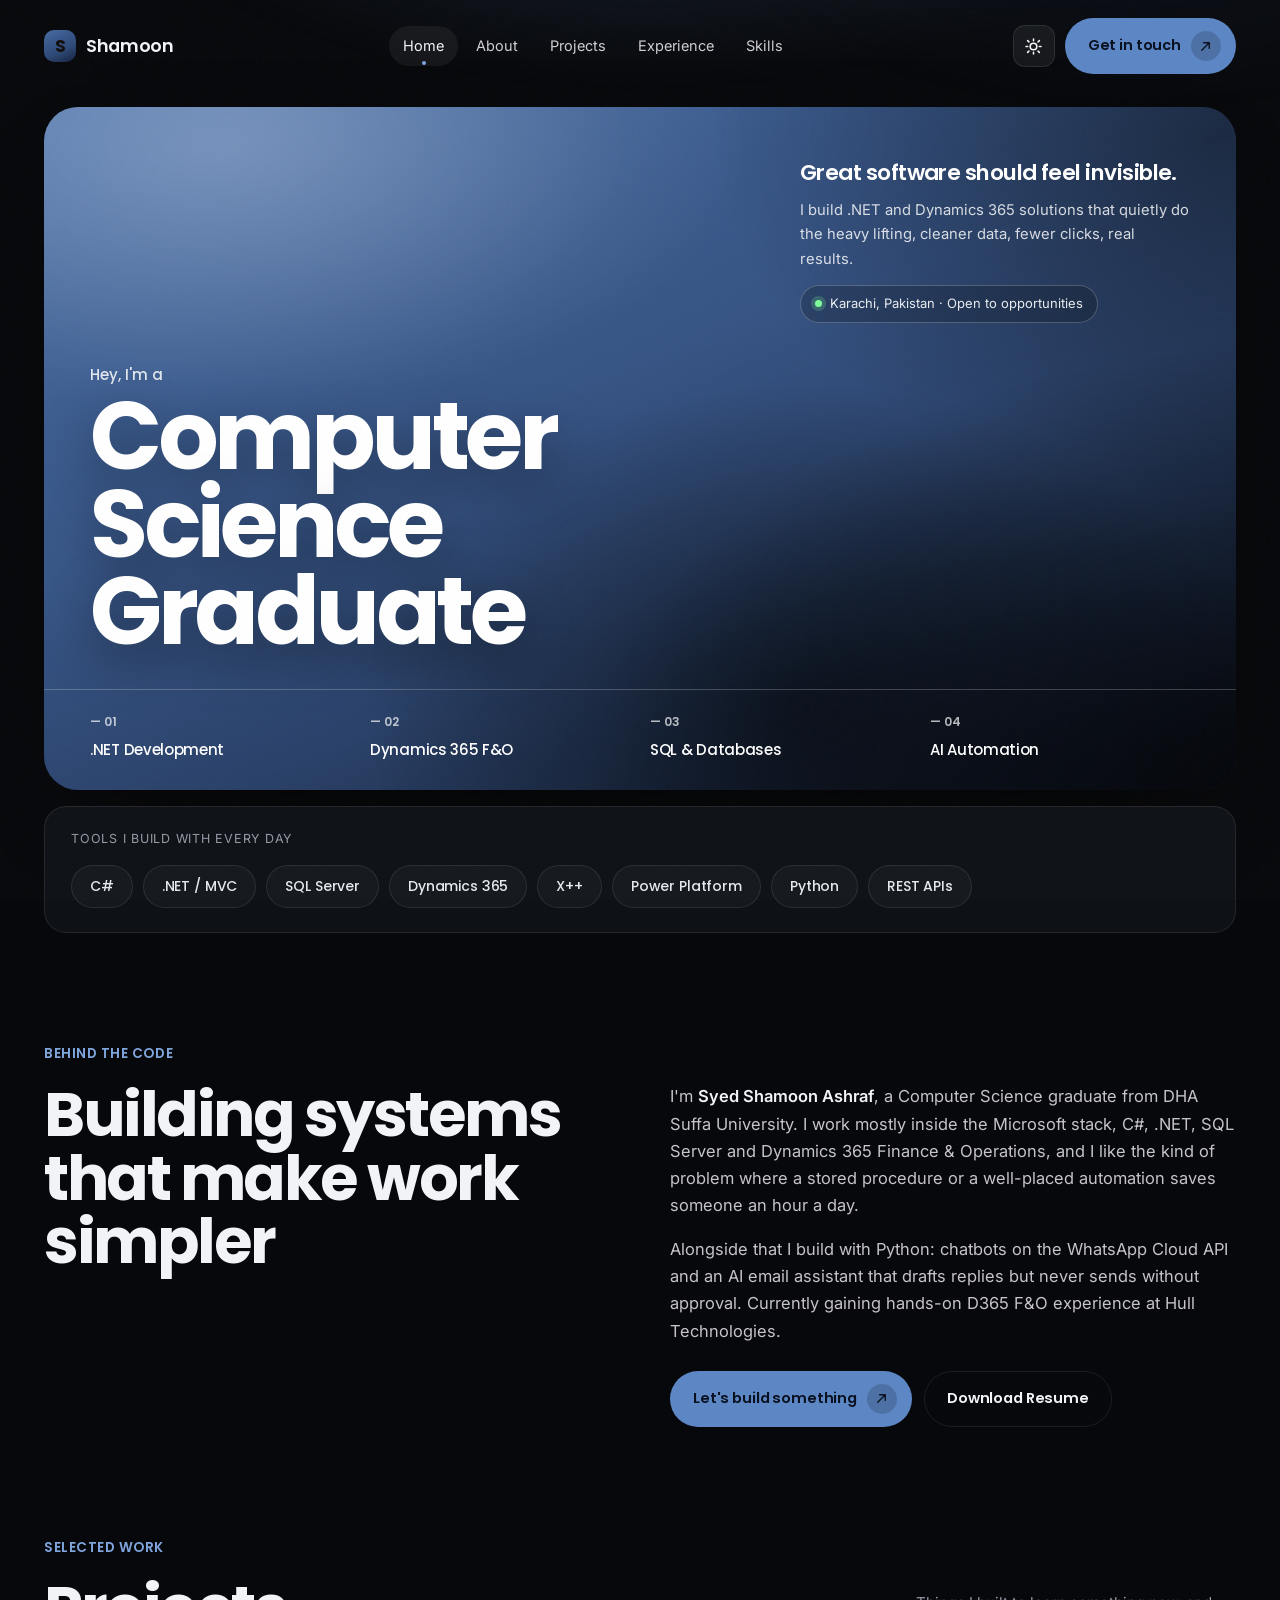
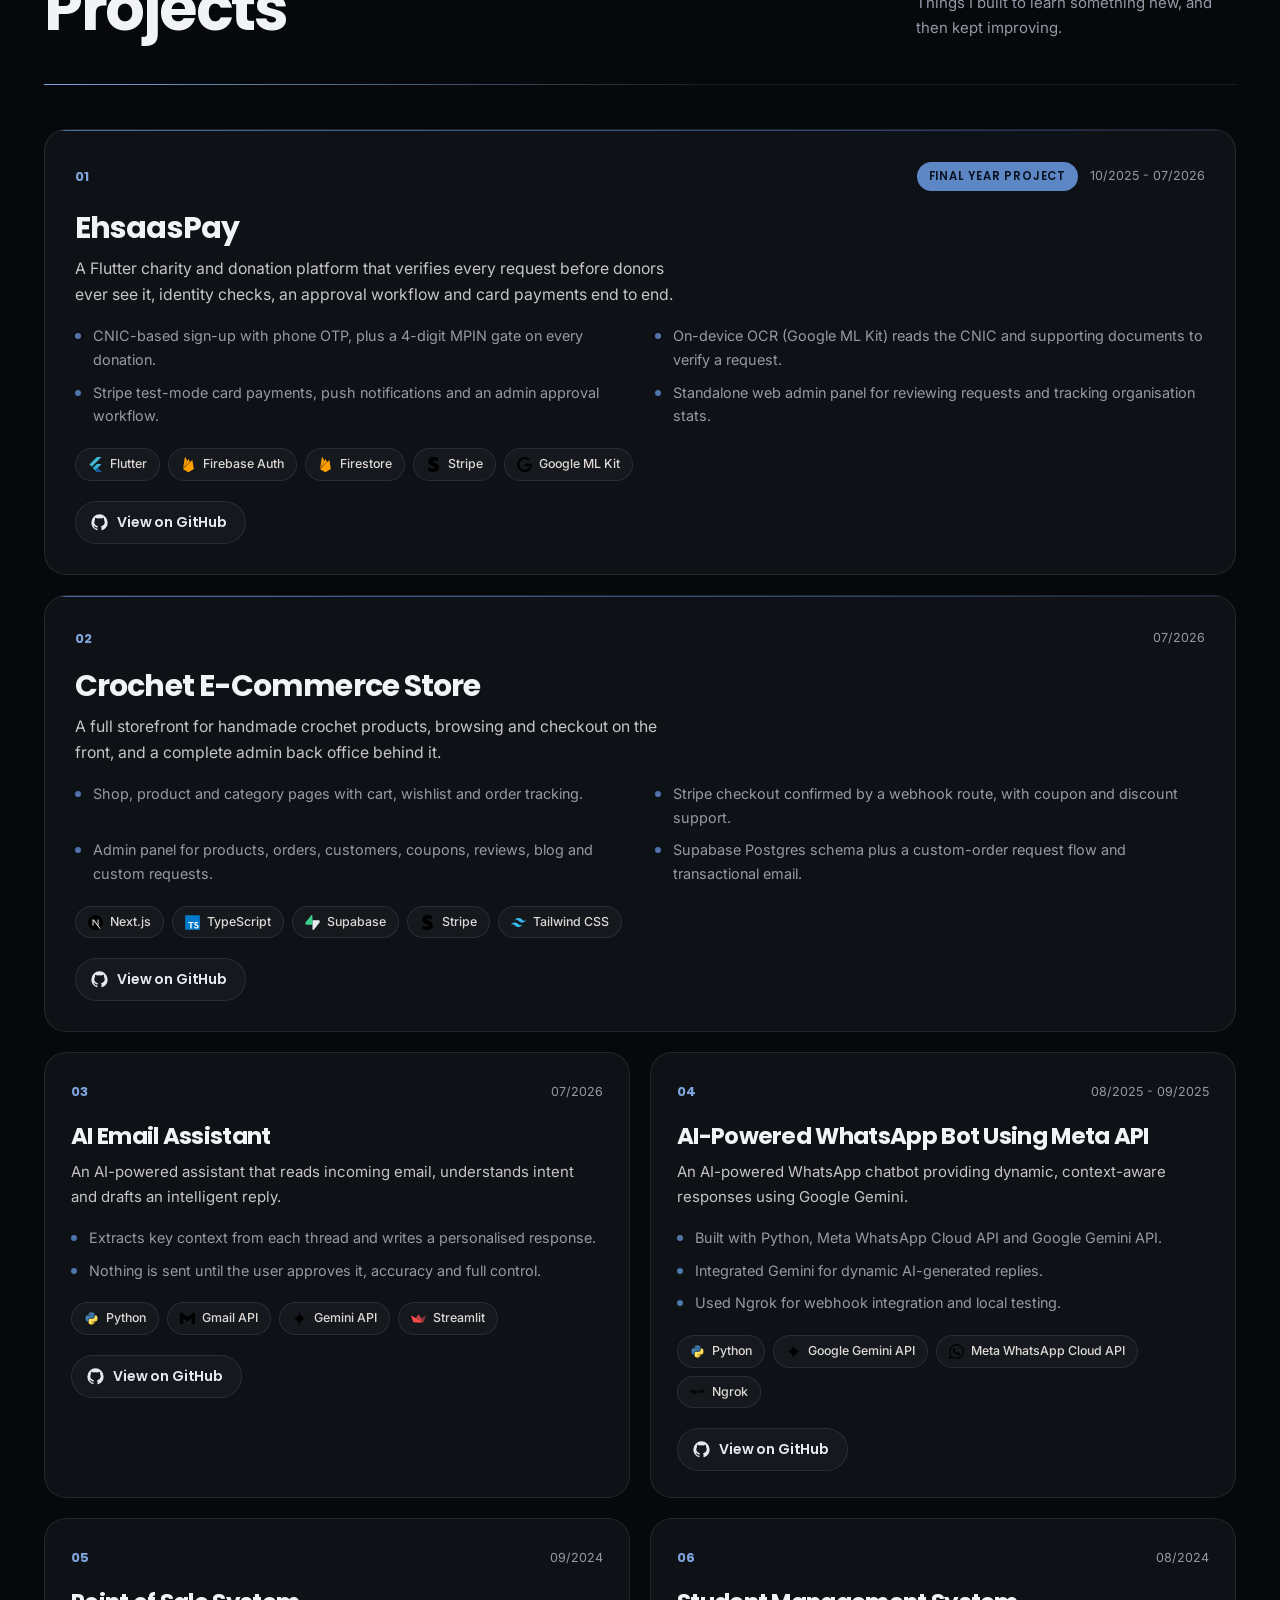
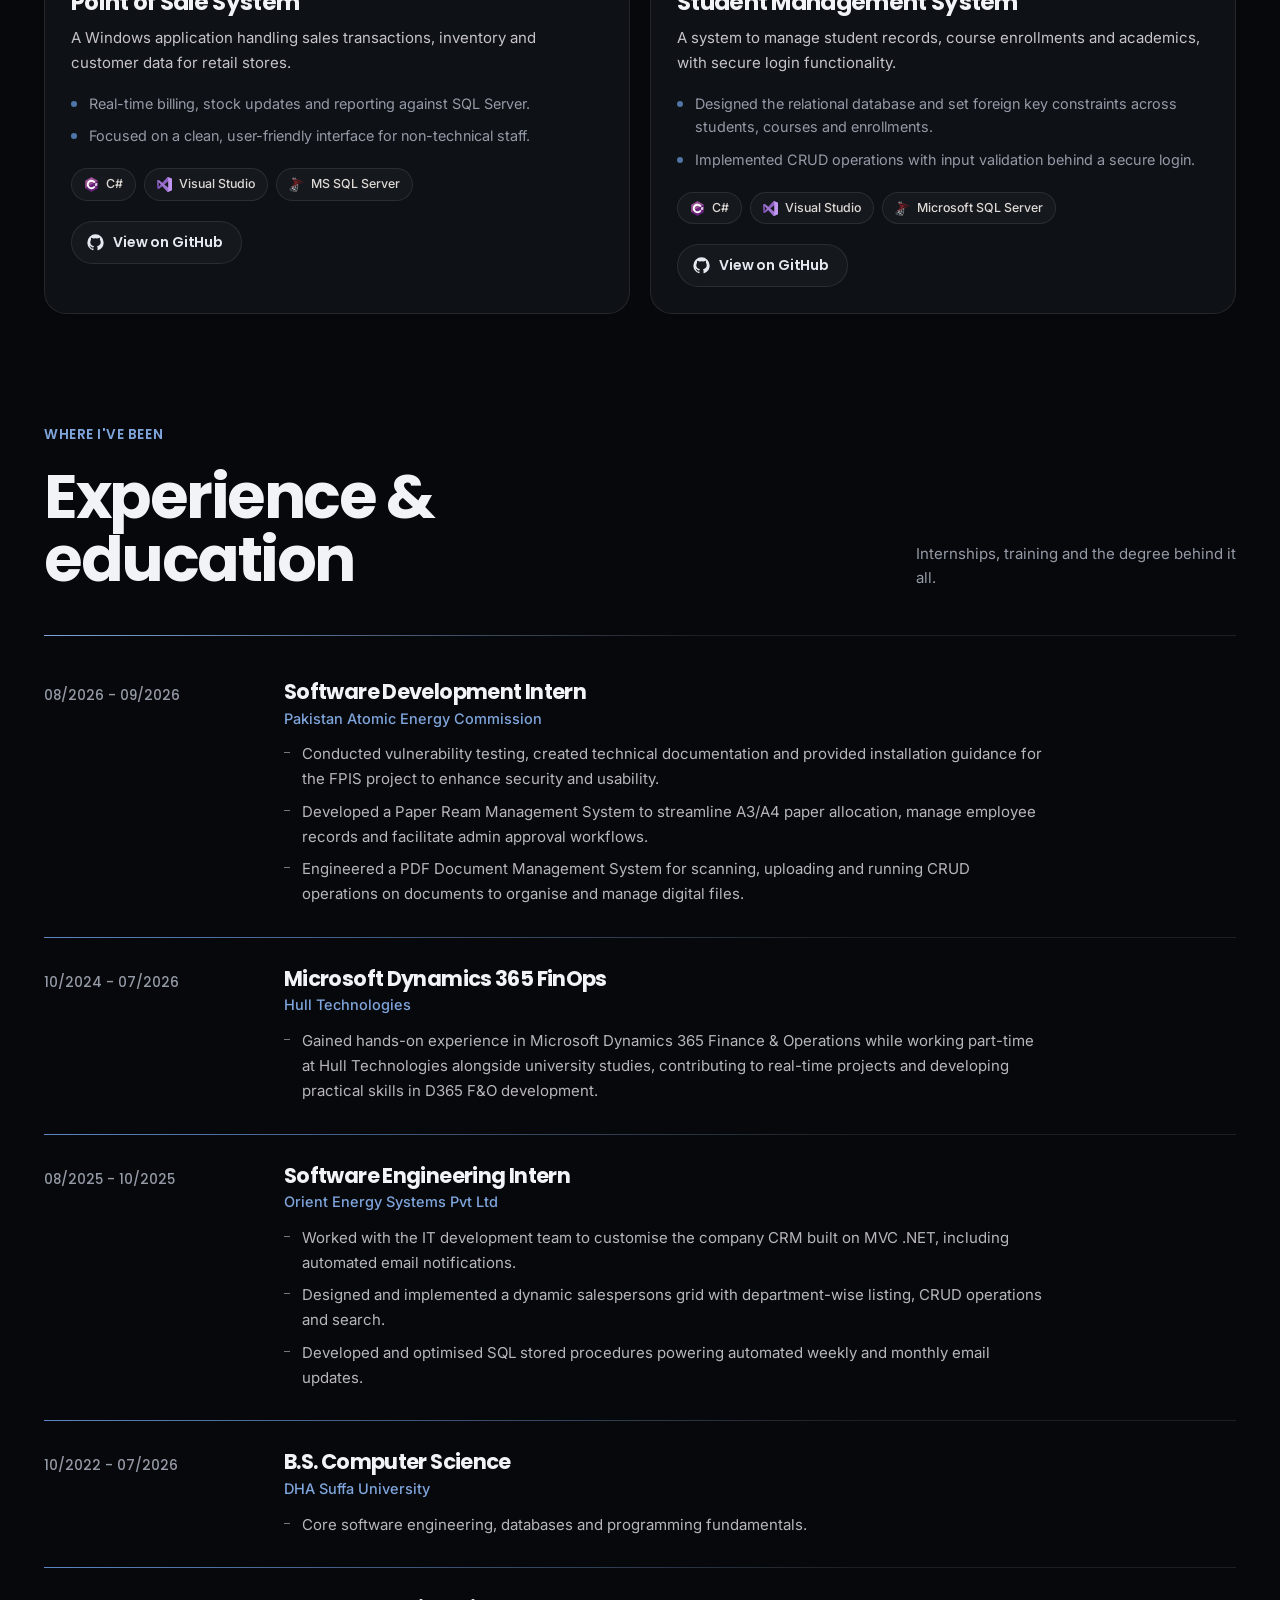
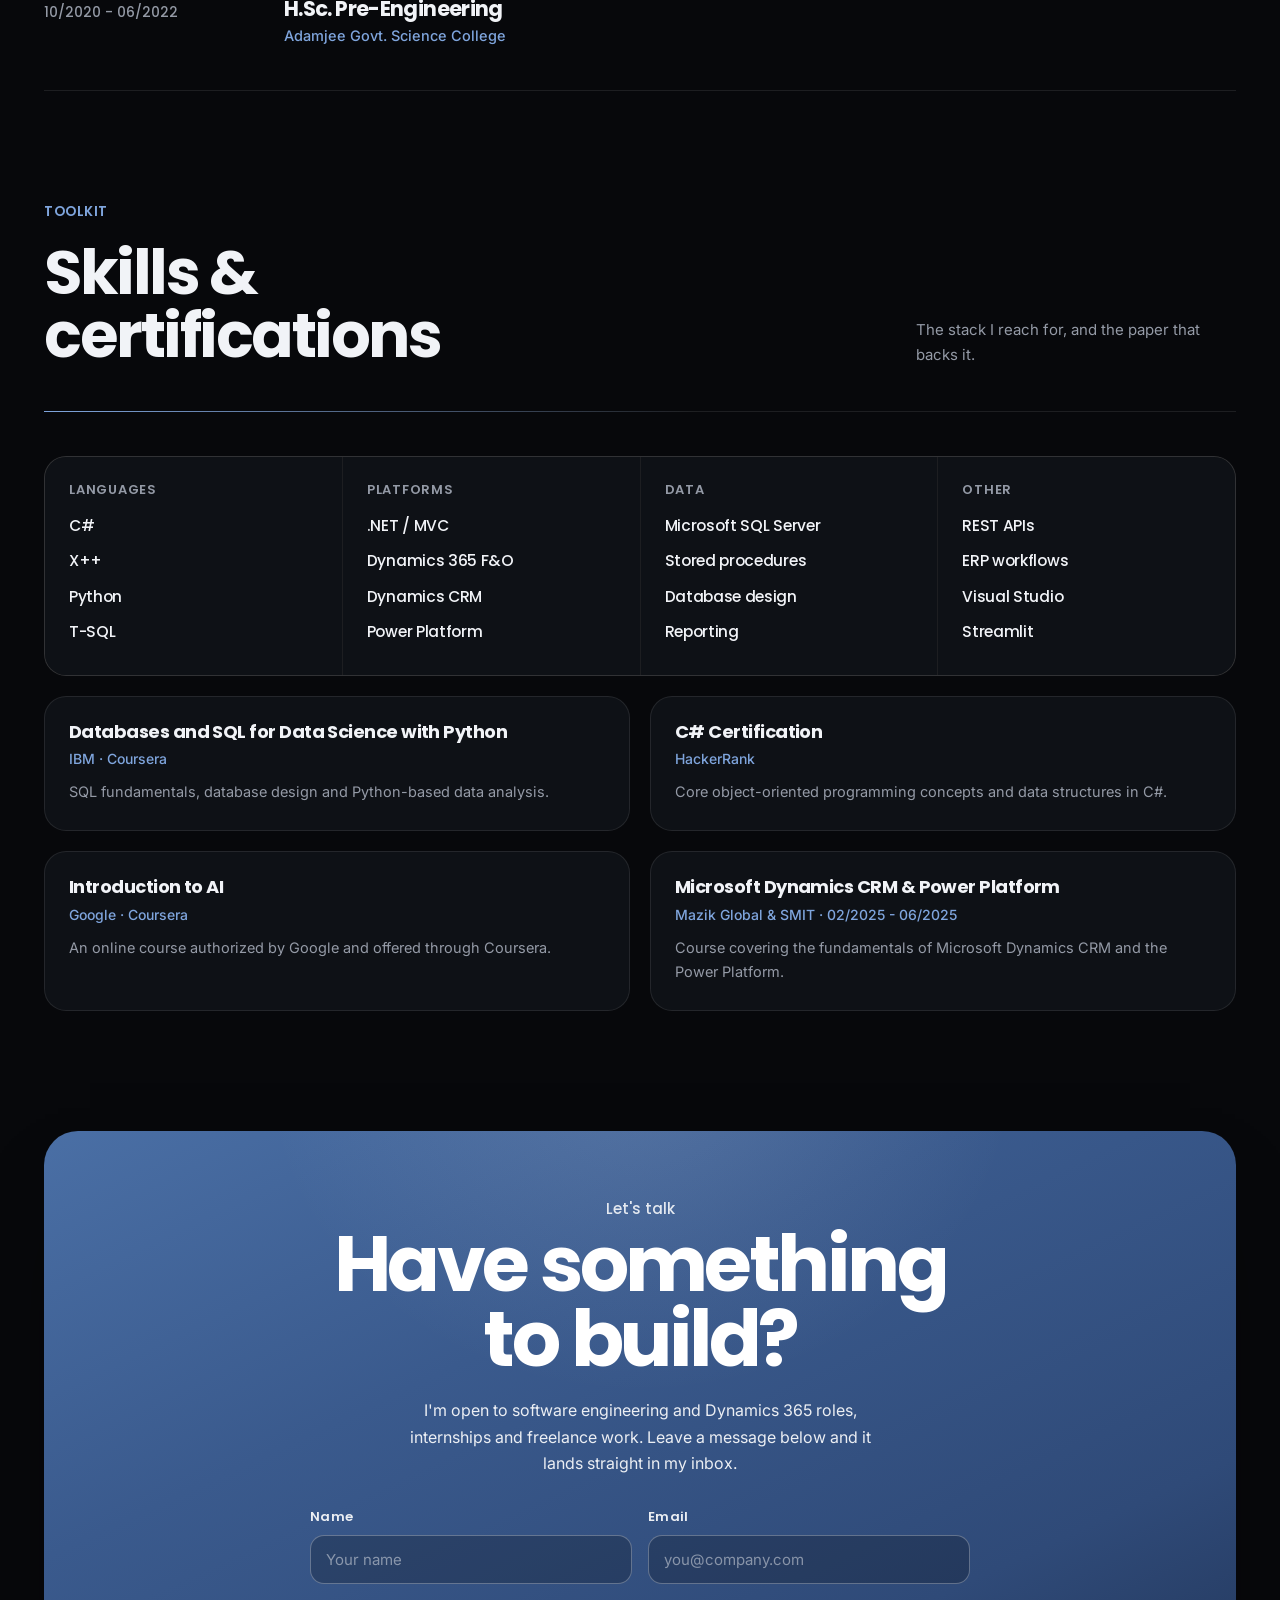
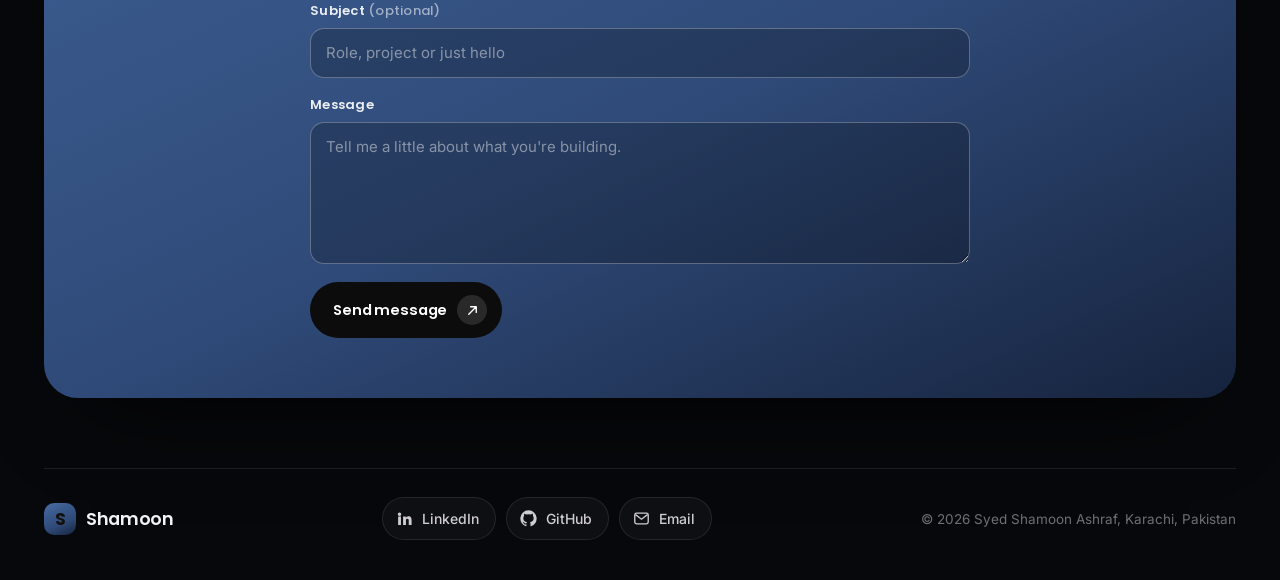
==== commit b9936bef: "Stop the old blue theme flashing before the saved colours load The page waited at most 1.5s for /api" ====
--- a/index.html
+++ b/index.html
@@ -6,31 +6,98 @@
 <title>Syed Shamoon Ashraf, Computer Science Graduate</title>
 <meta name="description" content="Syed Shamoon Ashraf, Computer Science graduate from Karachi building .NET, Dynamics 365 F&amp;O and Python solutions." />
 <link rel="icon" href="data:image/svg+xml,%3Csvg xmlns='http://www.w3.org/2000/svg' viewBox='0 0 100 100'%3E%3Crect width='100' height='100' rx='24' fill='%235c86c4'/%3E%3Ctext x='50' y='70' font-family='Arial' font-size='62' font-weight='bold' fill='%230a1120' text-anchor='middle'%3ES%3C/text%3E%3C/svg%3E" />
+<meta name="theme-color" content="#07080b" />
+<!-- link previews (WhatsApp, Instagram, LinkedIn, X, ...). Crawlers don't run
+     JavaScript, so these are fixed; the banner image at /api/og is redrawn
+     from the theme colours and hero text whenever /admin saves. -->
+<link rel="canonical" href="https://shamoon.site/" />
+<meta property="og:type" content="website" />
+<meta property="og:site_name" content="Syed Shamoon Ashraf" />
+<meta property="og:title" content="Syed Shamoon Ashraf | Portfolio" />
+<meta property="og:description" content="Software engineer from Karachi building .NET, Dynamics 365 F&amp;O and Python solutions. Projects, experience and contact." />
+<meta property="og:url" content="https://shamoon.site/" />
+<meta property="og:image" content="https://shamoon.site/api/og" />
+<meta property="og:image:secure_url" content="https://shamoon.site/api/og" />
+<meta property="og:image:type" content="image/jpeg" />
+<meta property="og:image:width" content="1200" />
+<meta property="og:image:height" content="630" />
+<meta property="og:image:alt" content="Syed Shamoon Ashraf, portfolio" />
+<meta name="twitter:card" content="summary_large_image" />
+<meta name="twitter:title" content="Syed Shamoon Ashraf | Portfolio" />
+<meta name="twitter:description" content="Software engineer from Karachi building .NET, Dynamics 365 F&amp;O and Python solutions. Projects, experience and contact." />
+<meta name="twitter:image" content="https://shamoon.site/api/og" />
 <link rel="preconnect" href="https://fonts.googleapis.com" />
 <link rel="preconnect" href="https://fonts.gstatic.com" crossorigin />
 <link href="https://fonts.googleapis.com/css2?family=Poppins:wght@400;500;600;700&family=Inter:wght@400;500;600&display=swap" rel="stylesheet" />
 <script>
 /* Runs before first paint. 1) Restores the visitor's own theme choice so the
-   page never flashes the wrong theme. 2) Starts fetching the text/colour
-   edits saved in /admin while the CSS and fonts load; script.js applies them.
+   page never flashes the wrong theme. 2) Puts back the colours and default
+   theme saved in /admin as they were on the last visit, so a slow request
+   never shows the stylesheet's original palette. 3) Starts fetching the
+   latest edits while the CSS and fonts load; script.js applies them.
    The page stays hidden until they arrive, capped at 1.5s so a slow or
-   unreachable API only ever costs a short delay, never a blank page. */
+   unreachable API only ever costs a short delay, never a blank page
+   (returning visitors get the copy from their last visit at that point). */
 (function () {
   var d = document.documentElement;
+  var cached = null;
   try {
     var t = localStorage.getItem("theme");
     if (t === "light" || t === "dark") { d.setAttribute("data-theme", t); d.setAttribute("data-theme-source", "user"); }
+    cached = JSON.parse(localStorage.getItem("cms-content") || "null");
+    // (the /admin preview gets its colours from the editor instead)
+    if (!cached || typeof cached !== "object" || /[?&]cms=edit\b/.test(location.search)) cached = null;
+    if (cached) {
+      window.__cmsCached = cached; // its colours go in right after styles.css (below)
+      var def = cached.defaultTheme;
+      if (def === "system") def = window.matchMedia && matchMedia("(prefers-color-scheme: light)").matches ? "light" : "dark";
+      if (!d.hasAttribute("data-theme") && (def === "light" || def === "dark")) d.setAttribute("data-theme", def);
+    }
+    // last favicon/bar colour built from the saved palette, so the tab
+    // doesn't flash the default blue before the palette loads
+    var mode = d.getAttribute("data-theme") === "light" ? "light" : "dark";
+    var icon = localStorage.getItem("cms-favicon-" + mode);
+    var bar = localStorage.getItem("cms-bar-" + mode);
+    if (icon && icon.indexOf("data:image/svg+xml,") === 0) document.querySelector("link[rel~='icon']").href = icon;
+    if (bar && /^#[0-9a-f]{3,8}$/i.test(bar)) document.querySelector("meta[name='theme-color']").content = bar;
   } catch (e) {}
   if (/[?&]cms=edit\b/.test(location.search)) { d.classList.add("cms-edit"); return; }
   if (!window.fetch) return;
   d.classList.add("cms-pending");
-  window.__cmsContent = fetch("/api/content", { headers: { Accept: "application/json" } })
+  var fresh = fetch("/api/content", { headers: { Accept: "application/json" } })
     .then(function (r) { return r.ok ? r.json() : null; })
     .catch(function () { return null; });
+  window.__cmsFresh = fresh;
+  // slow or failed request: show last visit's copy, script.js swaps in the
+  // fresh one if it differs once it arrives
+  window.__cmsContent = cached
+    ? Promise.race([
+        fresh.then(function (x) { return x || cached; }),
+        new Promise(function (r) { setTimeout(function () { r(cached); }, 1400); }),
+      ])
+    : fresh;
   setTimeout(function () { d.classList.remove("cms-pending"); }, 1500);
 })();
 </script>
 <link rel="stylesheet" href="styles.css" />
+<script>
+/* saved colours from the last visit, placed after styles.css so they win */
+(function () {
+  var c = window.__cmsCached && window.__cmsCached.colors;
+  if (!c || typeof c !== "object") return;
+  var block = function (sel, map) {
+    var out = [];
+    for (var k in map || {}) {
+      if (/^--[a-z0-9-]+$/.test(k) && /^#[0-9a-f]{6}$/i.test(map[k])) out.push(k + ": " + map[k] + ";");
+    }
+    return out.length ? sel + " { " + out.join(" ") + " }\n" : "";
+  };
+  var st = document.createElement("style");
+  st.id = "cms-colors";
+  st.textContent = block(":root", c.dark) + block(':root[data-theme="light"]', c.light);
+  document.head.appendChild(st);
+})();
+</script>
 </head>
 <body>
 
--- a/styles.css
+++ b/styles.css
@@ -212,11 +212,18 @@
   /* must sit above <main>, which is later in the DOM at the same stacking level */
   z-index: 100;
   padding: 18px 0;
-  transition: padding 0.4s var(--ease), background 0.4s, border-color 0.4s;
+  margin-bottom: 0;
+  /* padding and margin MUST share duration + easing: see .nav.scrolled */
+  transition: padding 0.4s var(--ease), margin-bottom 0.4s var(--ease), background 0.4s, border-color 0.4s;
   border-bottom: 1px solid transparent;
 }
+/* The bar shrinks by 16px when scrolled, and gives the same 16px back as
+   margin, so the page below never moves. If it did, the browser's scroll
+   anchoring would shift the scroll position back across the threshold and
+   the nav would flip between states in a loop (the flicker). */
 .nav.scrolled {
   padding: 10px 0;
+  margin-bottom: 16px;
   background: var(--nav-bg);
   -webkit-backdrop-filter: blur(14px);
   backdrop-filter: blur(14px);
@@ -607,6 +614,10 @@
   transition: background 0.4s;
 }
 .tl-item:last-child { border-bottom: 1px solid var(--line); }
+/* the section heading already draws the line above the first entry */
+.section-head + .timeline { margin-top: -30px; }
+.timeline > .tl-item:first-child { border-top-color: transparent; }
+.timeline > .tl-item:first-child::after { display: none; }
 .tl-item:hover { background: var(--tint); }
 
 .tl-when {
